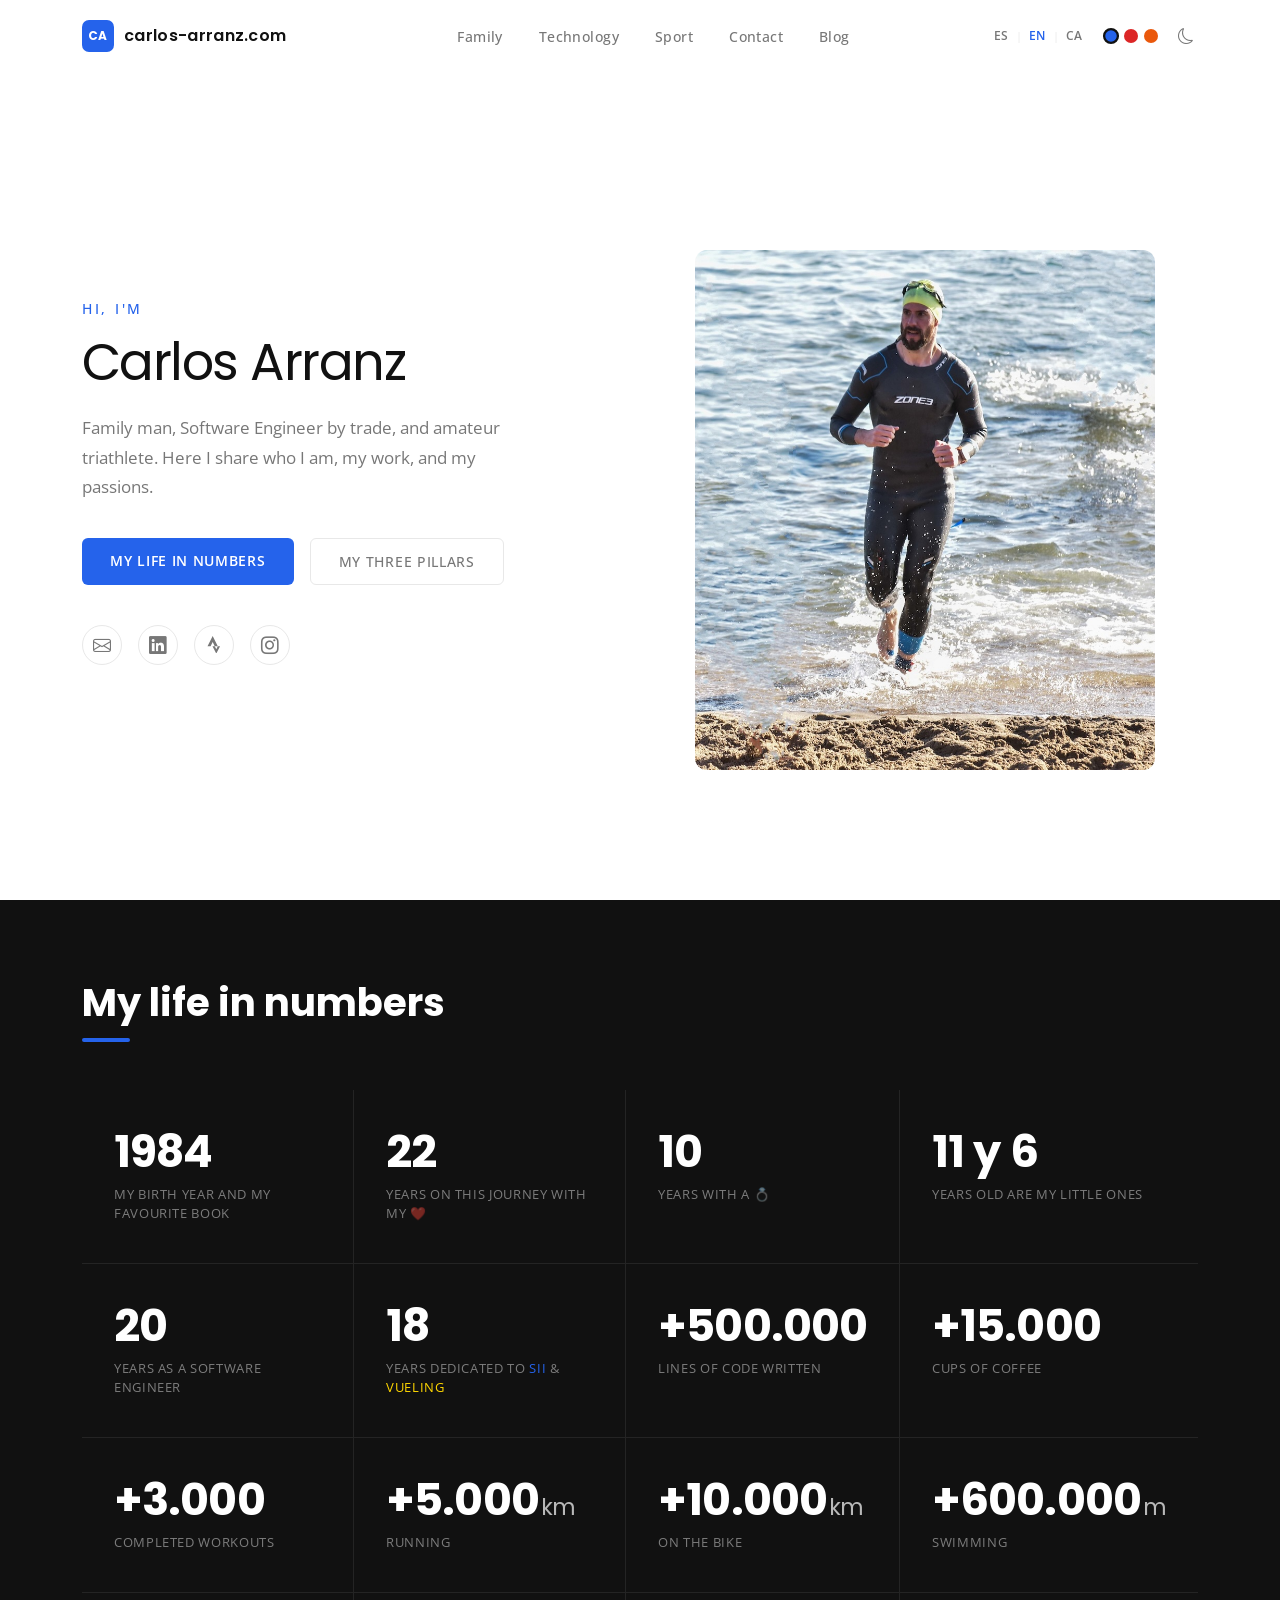
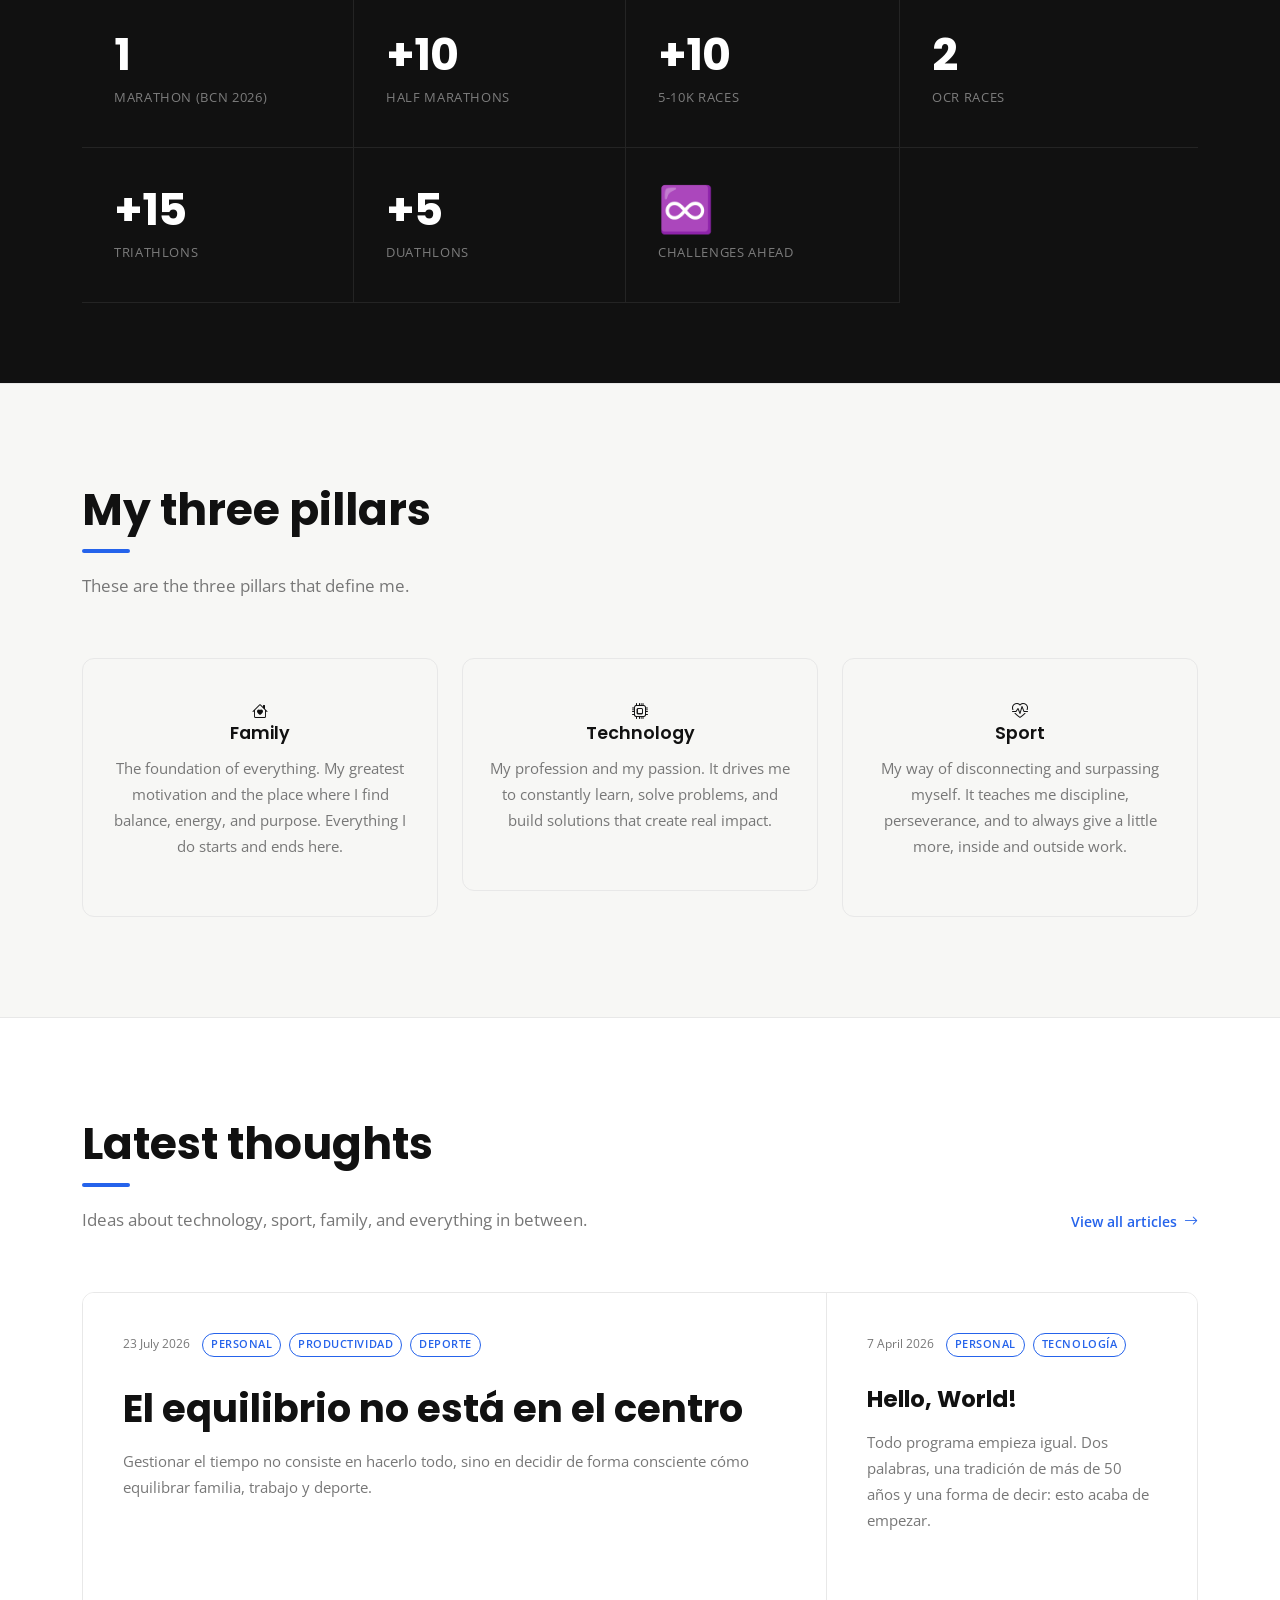
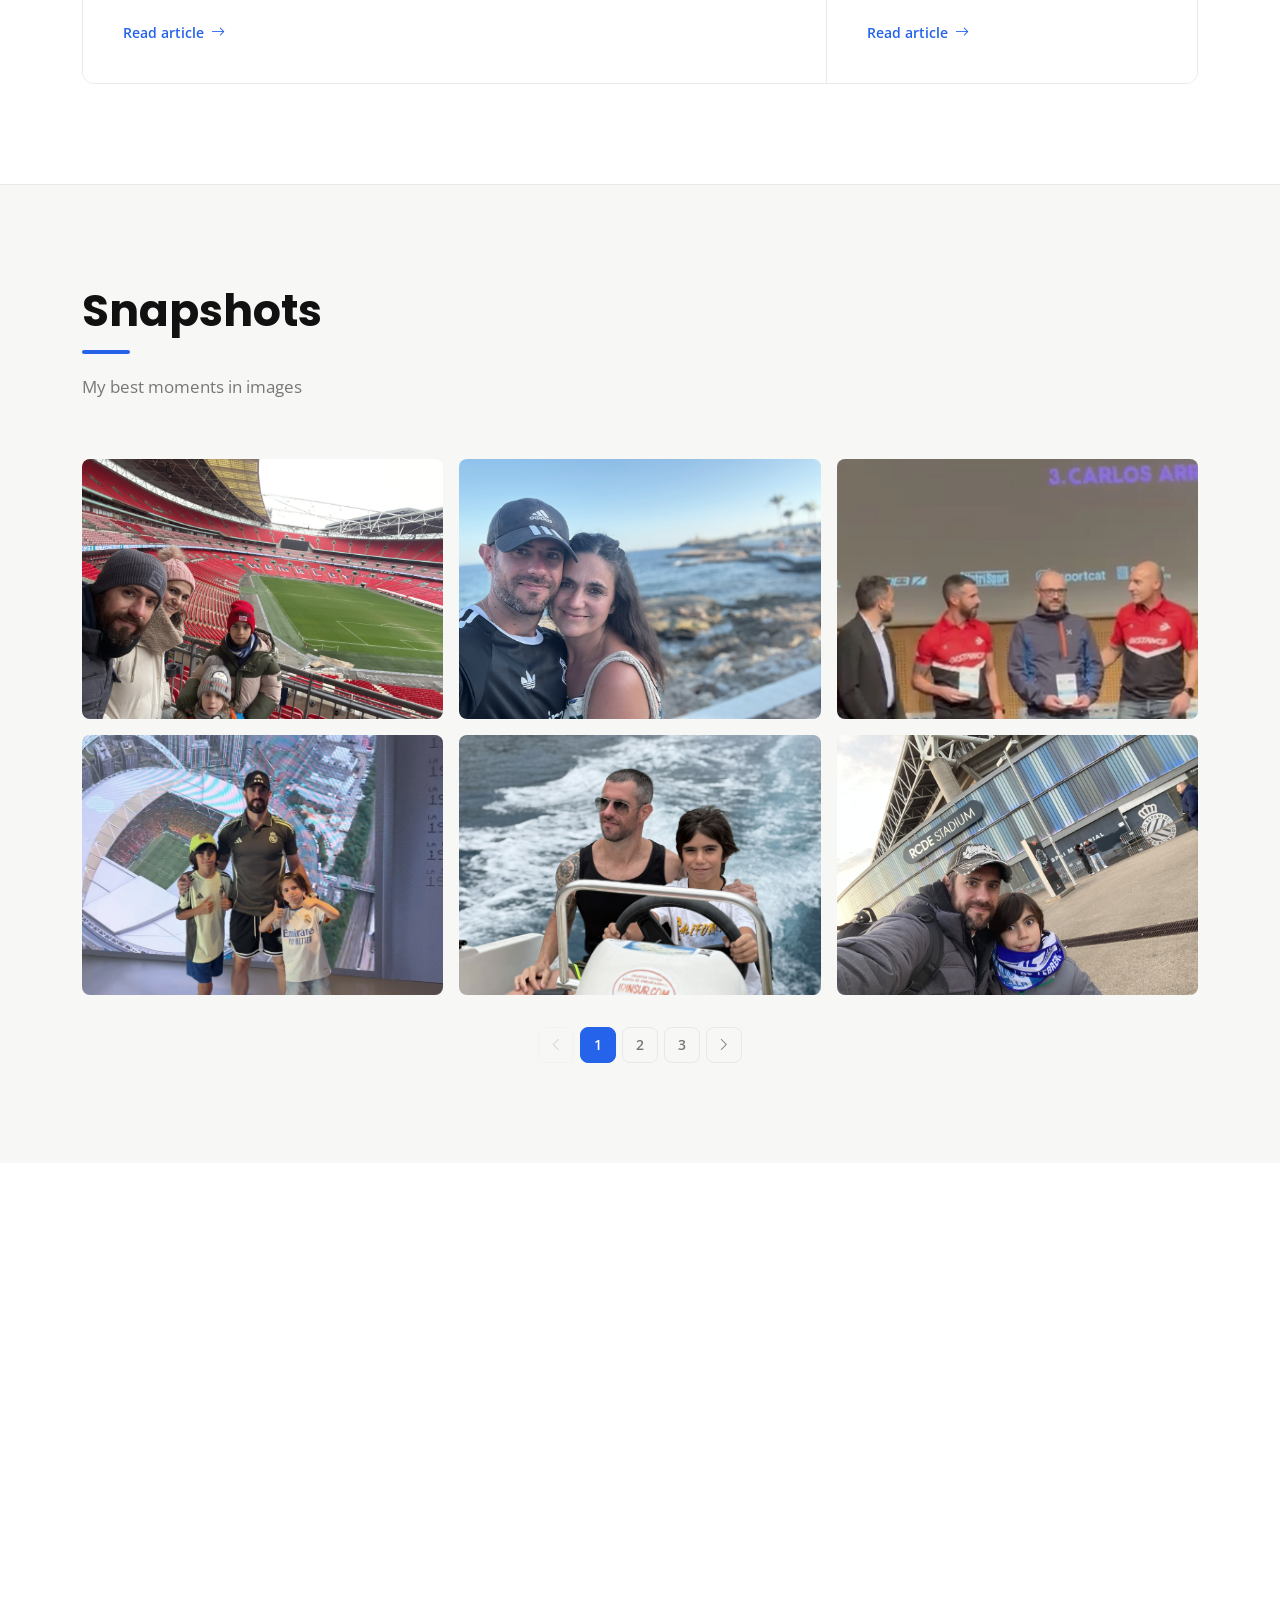
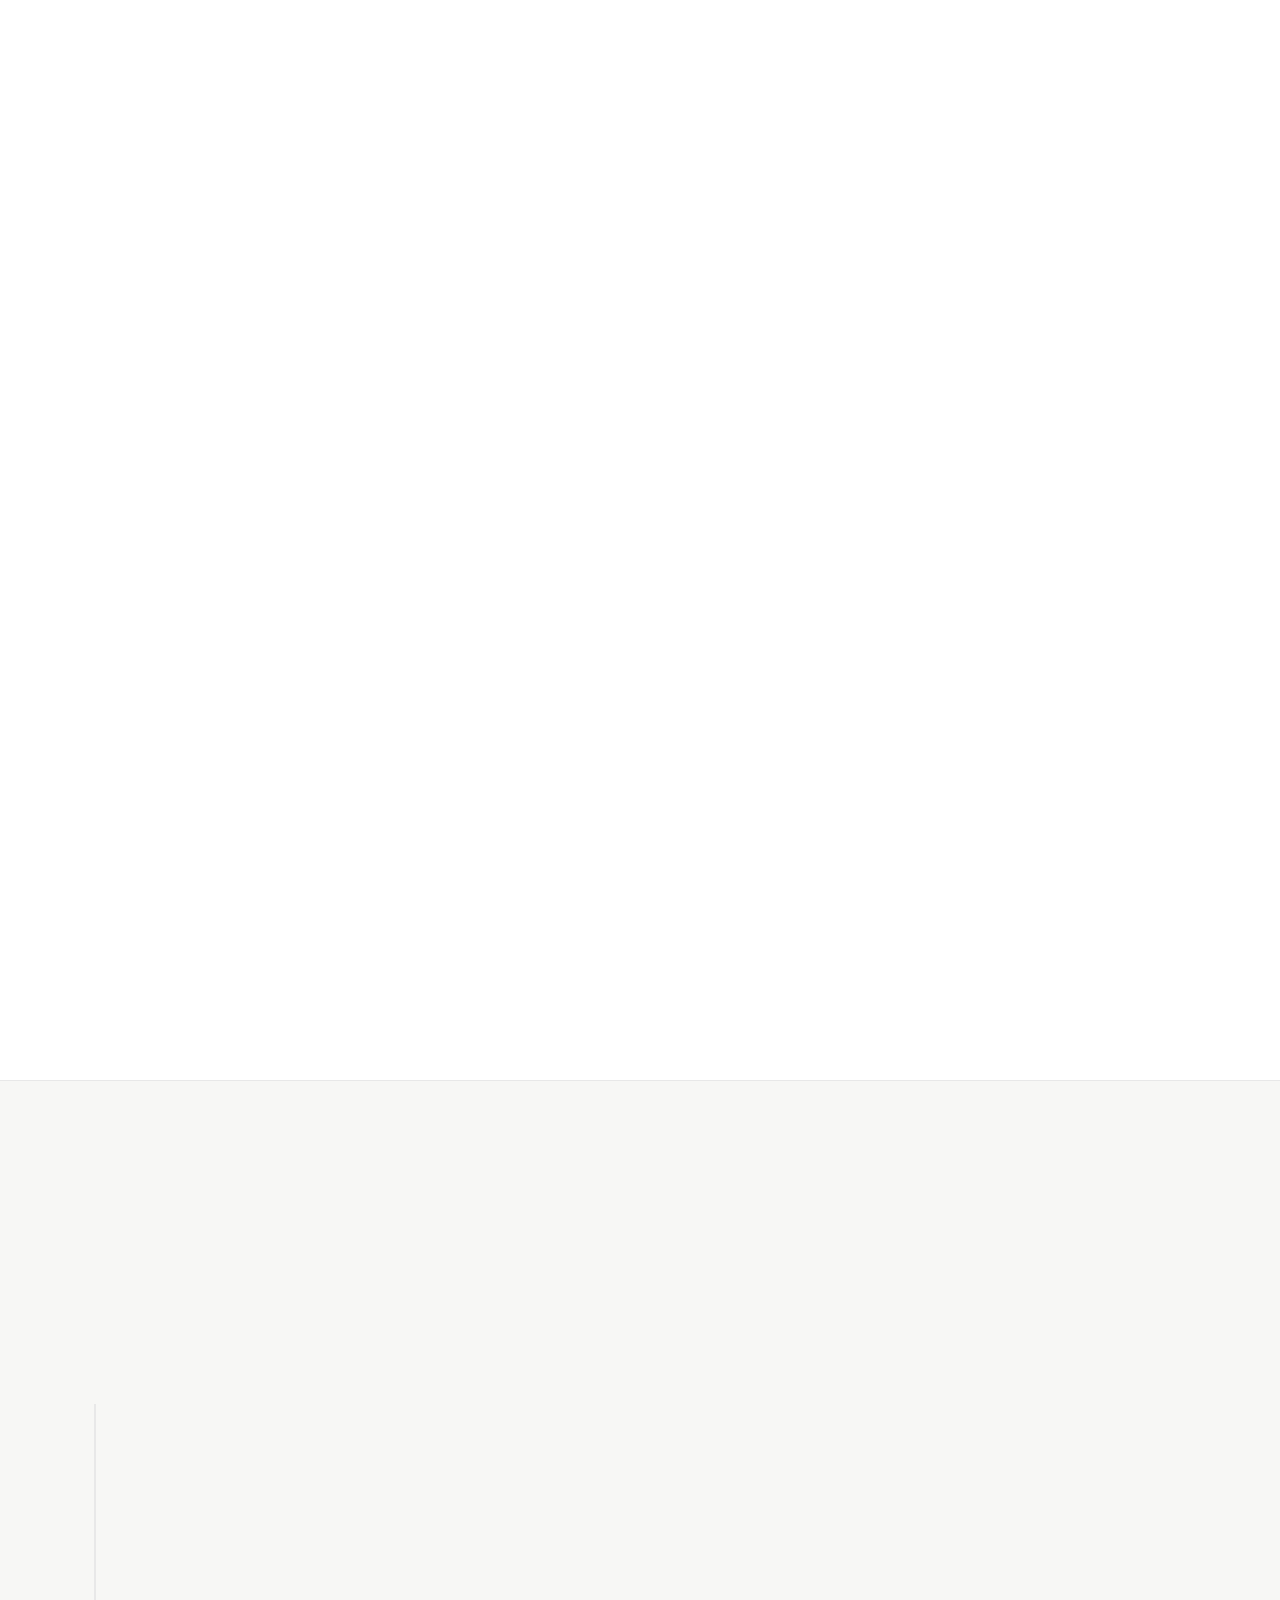
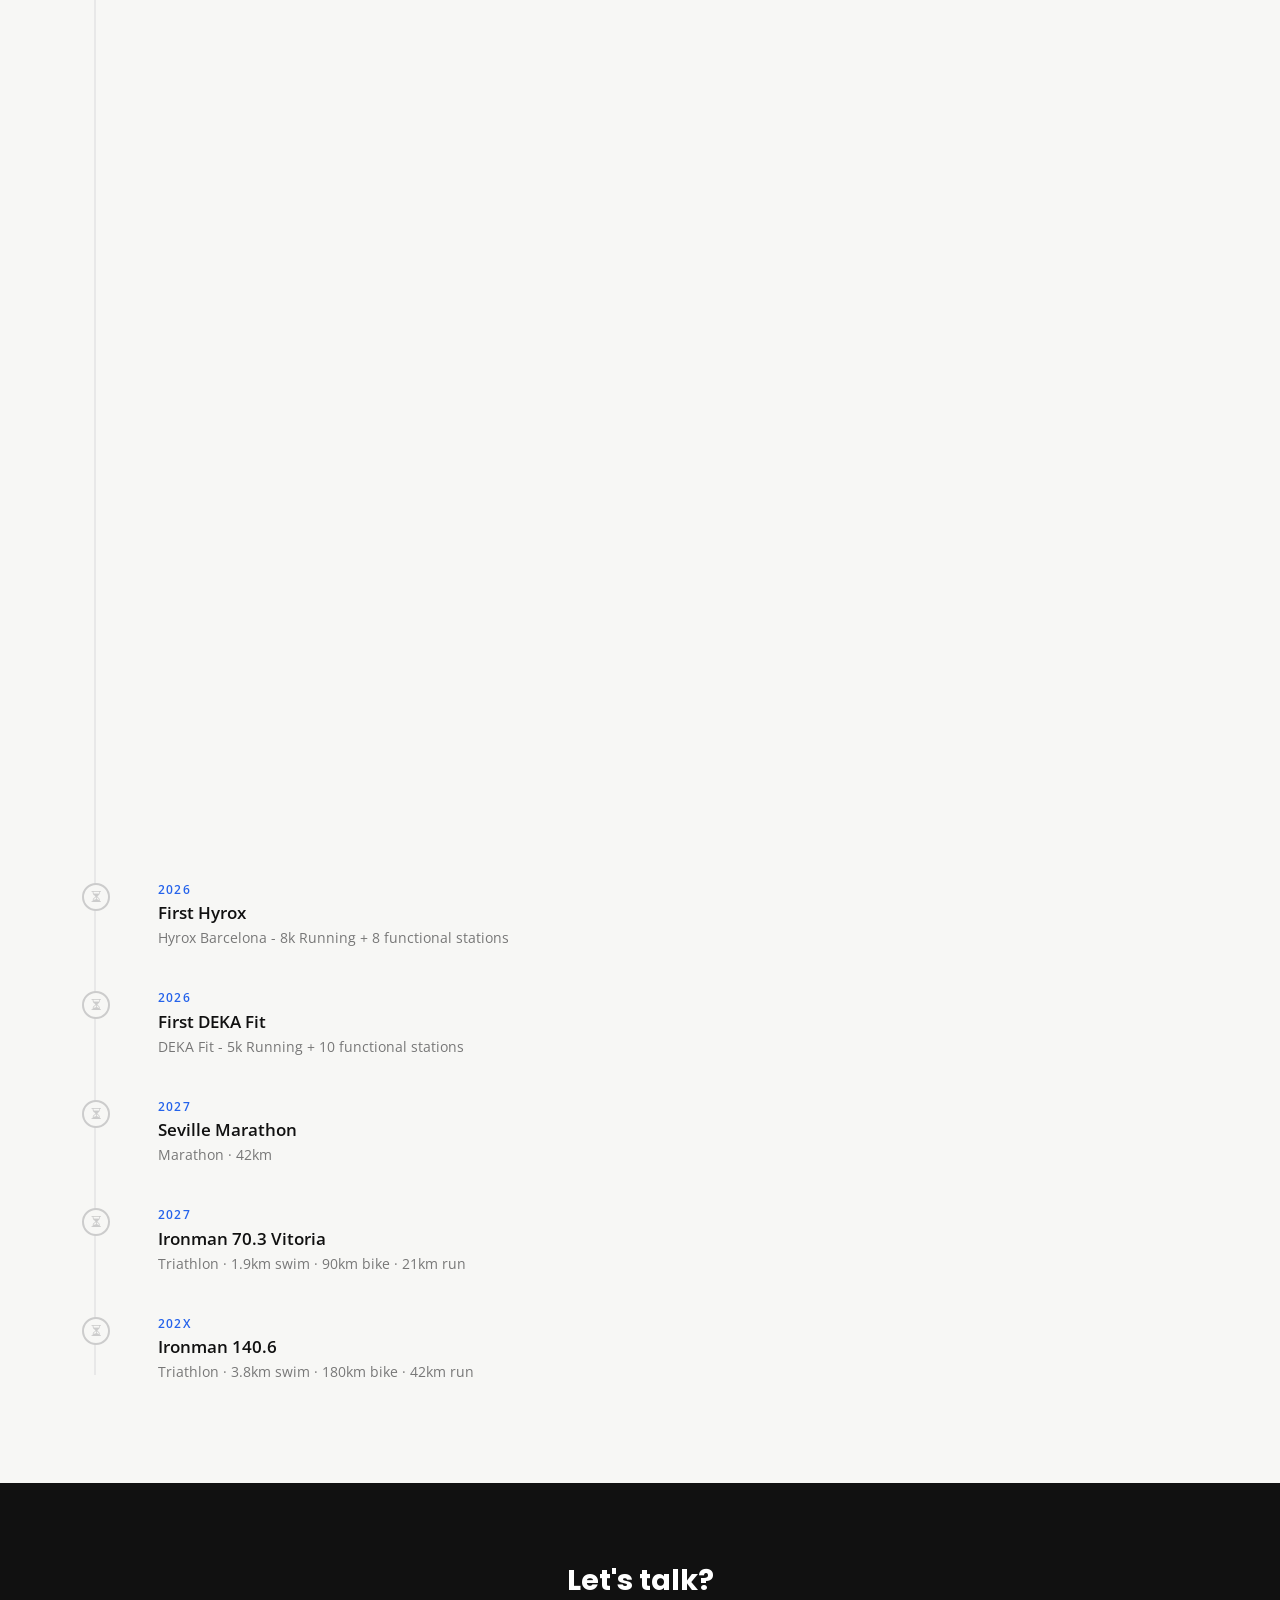
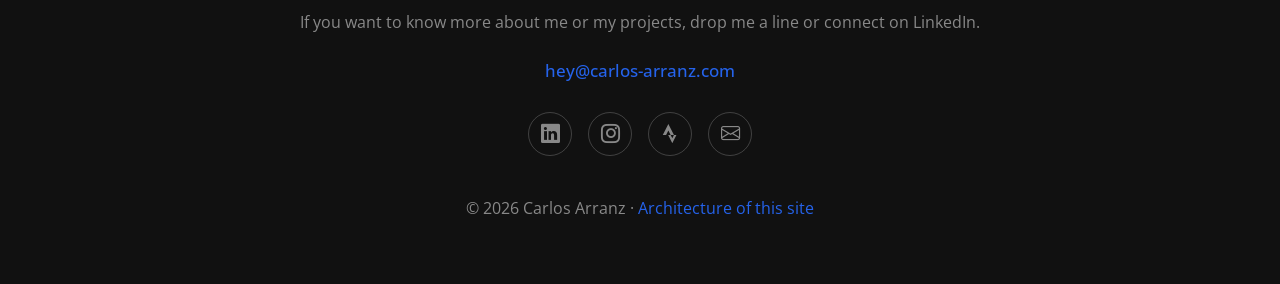
==== index.html @ 3cfcd06e "Destaca el blog en la portada" ====
<!DOCTYPE HTML>
<html lang="es">
<head>
    <title>Carlos Arranz | Ingeniero de Software, Padre y Triatleta</title>
    <meta http-equiv="X-UA-Compatible" content="IE=edge">
    <meta name="viewport" content="width=device-width, initial-scale=1">
    <meta charset="UTF-8">

    <!-- SEO -->
    <meta name="description" content="Soy Carlos Arranz, ingeniero de software con más de 20 años de experiencia, padre de familia y triatleta aficionado. Aquí comparto quién soy, mi trabajo y mis pasiones.">
    <meta name="author" content="Carlos Arranz">
    <link rel="canonical" href="https://carlos-arranz.com/">

    <!-- Open Graph (redes sociales) -->
    <meta property="og:type" content="website">
    <meta property="og:url" content="https://carlos-arranz.com/">
    <meta property="og:title" content="Carlos Arranz | Ingeniero de Software, Padre y Triatleta">
    <meta property="og:description" content="Soy Carlos Arranz, ingeniero de software con más de 20 años de experiencia, padre de familia y triatleta aficionado.">
    <meta property="og:image" content="https://carlos-arranz.com/images/carlos-arranz2.jpg">
    <meta property="og:locale" content="es_ES">

    <!-- Twitter Card -->
    <meta name="twitter:card" content="summary_large_image">
    <meta name="twitter:title" content="Carlos Arranz | Ingeniero de Software, Padre y Triatleta">
    <meta name="twitter:description" content="Soy Carlos Arranz, ingeniero de software con más de 20 años de experiencia, padre de familia y triatleta aficionado.">
    <meta name="twitter:image" content="https://carlos-arranz.com/images/carlos-arranz2.jpg">

    <!-- JSON-LD: Persona -->
    <script type="application/ld+json">
    {
        "@context": "https://schema.org",
        "@type": "Person",
        "name": "Carlos Arranz",
        "url": "https://carlos-arranz.com",
        "image": "https://carlos-arranz.com/images/carlos-arranz2.jpg",
        "email": "hey@carlos-arranz.com",
        "jobTitle": "Software Engineer",
        "description": "Ingeniero de software con más de 20 años de experiencia, padre de familia y triatleta aficionado.",
        "worksFor": [
            { "@type": "Organization", "name": "SII Group", "url": "https://siigroup-spain.com" },
            { "@type": "Organization", "name": "Vueling", "url": "https://vueling.com" }
        ],
        "sameAs": [
            "https://es.linkedin.com/in/carlosarranz23",
            "https://www.instagram.com/carlosarranz23/"
        ]
    }
    </script>

    <!-- Fonts -->
    <link href="https://fonts.googleapis.com/css2?family=Open+Sans:wght@400;500;600;700&family=Poppins:wght@600;700;800&family=Bricolage+Grotesque:wght@700;800&display=swap" rel="stylesheet">

    <!-- Bootstrap 5 -->
    <link href="https://cdn.jsdelivr.net/npm/bootstrap@5.3.3/dist/css/bootstrap.min.css" rel="stylesheet">

    <!-- Bootstrap Icons -->
    <link href="https://cdn.jsdelivr.net/npm/bootstrap-icons@1.11.3/font/bootstrap-icons.min.css" rel="stylesheet">

    <!-- Favicon -->
    <link rel="icon" href="favicon.ico?v=20260406" sizes="32x32">
    <link rel="icon" type="image/svg+xml" href="images/favicon.svg?v=20260406">
    <link rel="icon" type="image/png" href="images/favicon.png?v=20260406">
    <link rel="apple-touch-icon" sizes="180x180" href="images/apple-touch-icon.png?v=20260406">
    <link rel="manifest" href="manifest.json">

    <!-- Leaflet -->
    <link rel="stylesheet" href="https://unpkg.com/leaflet@1.9.4/dist/leaflet.css">

    <!-- Custom CSS -->
    <link href="css/styles.css?v=7" rel="stylesheet">
</head>
<body>

    <!-- HEADER -->
    <header class="site-header">
        <div class="container">
            <div class="header-inner">
                <a class="logo" href="#"><span class="logo-badge">CA</span> carlos-arranz.com</a>
                <nav class="site-nav">
                    <a href="#familia" data-i18n="nav-familia">Familia</a>
                    <a href="#tecnologia" data-i18n="nav-tecnologia">Tecnología</a>
                    <a href="#retos" data-i18n="nav-deporte">Deporte</a>
                    <a href="#contact" data-i18n="nav-contacto">Contacto</a>
                    <a href="blog.html">Blog</a>
                </nav>
                <div class="header-controls">
                    <div class="lang-switcher">
                        <button class="lang-btn active" data-lang="es">ES</button>
                        <span class="lang-sep">|</span>
                        <button class="lang-btn" data-lang="en">EN</button>
                        <span class="lang-sep">|</span>
                        <button class="lang-btn" data-lang="ca">CA</button>
                    </div>
                    <div class="color-switcher">
                        <button class="color-dot" data-color="blue"   title="Azul"   style="background:#2563EB"></button>
                        <button class="color-dot" data-color="red"    title="Rojo"   style="background:#DC2626"></button>
                        <button class="color-dot" data-color="orange" title="Naranja" style="background:#EA580C"></button>
                    </div>
                    <button class="theme-toggle" id="themeToggle" title="Cambiar tema">
                        <i class="bi bi-moon"></i>
                    </button>
                    <button class="nav-toggle d-md-none" id="navToggle">
                        <i class="bi bi-list"></i>
                    </button>
                </div>
            </div>
        </div>
    </header>

    <!-- HERO -->
    <section id="hero" class="hero-section">
        <div class="container">
            <div class="row align-items-center">
                <div class="col-md-6 hero-copy">
                    <p class="eyebrow" data-i18n="hero-eyebrow">Hola, soy</p>
                    <h1>Carlos Arranz</h1>
                    <p class="hero-text" data-i18n="hero-text">Padre de familia, ingeniero de Software de profesión y triatleta aficionado. Aquí comparto quién soy, mi trabajo y mis pasiones.</p>
                    <div class="hero-actions">
                        <a href="#numbers" class="btn-primary-custom" data-i18n="btn-numbers">Mi vida en números</a>
                        <a href="#pilares" class="btn-secondary-custom" data-i18n="btn-pillars">Mis tres pilares</a>
                    </div>
                    <ul class="hero-social">
                        <li><a href="mailto:hey@carlos-arranz.com"><i class="bi bi-envelope"></i></a></li>
                        <li><a href="https://es.linkedin.com/in/carlosarranz23" target="_blank"><i class="bi bi-linkedin"></i></a></li>
                        <li><a href="https://www.strava.com/athletes/34088790" target="_blank"><svg xmlns="http://www.w3.org/2000/svg" width="1em" height="1em" viewBox="0 0 24 24" fill="currentColor"><path d="M15.387 17.944l-2.089-4.116h-3.065L15.387 24l5.15-10.172h-3.066m-7.008-5.599l2.836 5.598h4.172L10.463 0l-7 13.828h4.169"/></svg></a></li>
                        <li><a href="https://www.instagram.com/carlosarranz23/" target="_blank"><i class="bi bi-instagram"></i></a></li>
                    </ul>
                </div>
                <div class="col-md-6 hero-image">
                    <img src="images/carlos-arranz2.jpg" alt="Carlos Arranz">
                </div>
            </div>
        </div>
    </section>

    <!-- EN NÚMEROS -->
    <section id="numbers" class="numbers-section">
        <div class="container">
            <div class="numbers-header">
                <h2 data-i18n="numbers-title">Mi vida en números</h2>
                <div class="section-line"></div>
            </div>
            <div class="numbers-grid">
                <div class="number-item"><span class="number-value">1984</span><span class="number-label" data-i18n="num-birth">Mi año de nacimiento y mi libro favorito</span></div>
                <div class="number-item"><span class="number-value" id="years-together"></span><span class="number-label" data-i18n="num-together">Años de viaje con mi ❤️</span></div>
                <div class="number-item"><span class="number-value" id="years-married"></span><span class="number-label" data-i18n="num-married">Años con un 💍</span></div>
                <div class="number-item"><span class="number-value"><span id="kid-ages"></span></span><span class="number-label" data-i18n="num-kids">Años tienen mis peques</span></div>
                <div class="number-item"><span class="number-value" id="years-engineer"></span><span class="number-label" data-i18n="num-engineer">Años como ingeniero de software</span></div>
                <div class="number-item"><span class="number-value" id="years-siivueling"></span><span class="number-label" data-i18n-html="num-siivueling">Años para <a href="https://siigroup-spain.com" target="_blank">SII</a> & <a href="https://vueling.com" target="_blank">Vueling</a></span></div>
                <div class="number-item"><span class="number-value">+500.000</span><span class="number-label" data-i18n="num-code">Líneas de código escritas</span></div>
                <div class="number-item"><span class="number-value">+15.000</span><span class="number-label" data-i18n="num-coffee">Tazas de café</span></div>
                <div class="number-item"><span class="number-value">+3.000</span><span class="number-label" data-i18n="num-workouts">Entrenos completados</span></div>
                <div class="number-item"><span class="number-value">+5.000<small>km</small></span><span class="number-label" data-i18n="num-running">Corriendo</span></div>
                <div class="number-item"><span class="number-value">+10.000<small>km</small></span><span class="number-label" data-i18n="num-cycling">En bici</span></div>
                <div class="number-item"><span class="number-value">+600.000<small>m</small></span><span class="number-label" data-i18n="num-swimming">Nadando</span></div>
                <div class="number-item"><span class="number-value">1</span><span class="number-label" data-i18n="num-marathon">Maratón</span></div>
                <div class="number-item"><span class="number-value">+10</span><span class="number-label" data-i18n="num-halfmarathon">Medias maratones</span></div>
                <div class="number-item"><span class="number-value">+10</span><span class="number-label" data-i18n="num-short-races">Carreras de 5 y 10 km</span></div>
                <div class="number-item"><span class="number-value">2</span><span class="number-label" data-i18n="num-ocrs">Carreras OCR</span></div>
                <div class="number-item"><span class="number-value">+15</span><span class="number-label" data-i18n="num-triathlons">Triatlones</span></div>
                <div class="number-item"><span class="number-value">+5</span><span class="number-label" data-i18n="num-duathlons">Duatlones</span></div>
                <div class="number-item"><span class="number-value">♾️</span><span class="number-label" data-i18n="num-experiences">Retos por cumplir</span></div>
            </div>
        </div>
    </section>

    <!-- STACK VITAL -->
    <section id="pilares" class="section pilares-section">
        <div class="container">
            <div class="section-header">
                <h2 data-i18n="pillars-title">Mis tres pilares</h2>
                <div class="section-line"></div>
                <p class="section-subtitle" data-i18n="pillars-subtitle">Los tres pilares que me definen.</p>
            </div>
            <div class="row g-4">
                <div class="col-md-4">
                    <a href="#familia" class="pilar-card pilar-card-link">
                        <i class="bi bi-house-heart hobby-icon"></i>
                        <h4 data-i18n="pillar-familia-title">Familia</h4>
                        <p data-i18n="pillar-familia-text">Lorem ipsum dolor sit amet, consectetur adipiscing elit. Sed do eiusmod tempor incididunt ut labore et dolore magna aliqua ut enim.</p>
                    </a>
                </div>
                <div class="col-md-4">
                    <a href="#tecnologia" class="pilar-card pilar-card-link">
                        <i class="bi bi-cpu hobby-icon"></i>
                        <h4 data-i18n="pillar-tech-title">Tecnología</h4>
                        <p data-i18n="pillar-tech-text">Lorem ipsum dolor sit amet, consectetur adipiscing elit. Sed do eiusmod tempor incididunt ut labore et dolore magna aliqua ut enim.</p>
                    </a>
                </div>
                <div class="col-md-4">
                    <a href="#retos" class="pilar-card pilar-card-link">
                        <i class="bi bi-heart-pulse hobby-icon"></i>
                        <h4 data-i18n="pillar-sport-title">Deporte</h4>
                        <p data-i18n="pillar-sport-text">Lorem ipsum dolor sit amet, consectetur adipiscing elit. Sed do eiusmod tempor incididunt ut labore et dolore magna aliqua ut enim.</p>
                    </a>
                </div>
            </div>
        </div>
    </section>

    <!-- ÚLTIMAS REFLEXIONES -->
    <section id="blog-destacado" class="section home-blog-section">
        <div class="container">
            <div class="section-header home-blog-header">
                <div>
                    <h2 data-i18n="home-blog-title">Últimas reflexiones</h2>
                    <div class="section-line"></div>
                    <p class="section-subtitle" data-i18n="home-blog-subtitle">Ideas sobre tecnología, deporte, familia y todo lo que ocurre entre medias.</p>
                </div>
                <a href="blog.html" class="home-blog-all">
                    <span data-i18n="home-blog-all">Ver todos los artículos</span>
                    <i class="bi bi-arrow-right"></i>
                </a>
            </div>
            <div id="homeBlogGrid" class="home-blog-grid"></div>
        </div>
    </section>

    <!-- MOMENTOS -->
    <section id="familia" class="section familia-section">
        <div class="container">
            <div class="section-header">
                <h2 data-i18n="familia-title">Instantes</h2>
                <div class="section-line"></div>
                <p class="section-subtitle" data-i18n="familia-subtitle">Los mejores momentos con mi familia y en mis viajes.</p>
            </div>
            <div class="row g-3 familia-grid" id="galleryGrid"></div>
            <div class="gallery-pagination" id="galleryPagination"></div>
        </div>
    </section>

    <!-- LUGARES -->
    <section id="lugares" class="section lugares-section">
        <div class="container">
            <div class="section-header">
                <h2 data-i18n="lugares-title">Lugares</h2>
                <div class="section-line"></div>
                <p class="section-subtitle" data-i18n="lugares-subtitle">Sitios que he visitado y que me han dejado huella.</p>
            </div>
            <div id="placesMap" class="places-map"></div>
        </div>
    </section>

    <!-- TRABAJO -->
    <section id="tecnologia" class="section tecnologia-section">
        <div class="container">
            <div class="section-header">
                <h2 data-i18n="tech-title">Mi lado técnico</h2>
                <div class="section-line"></div>
                <p class="section-subtitle" data-i18n="tech-subtitle">Proyectos y tecnologías con las que trabajo día a día.</p>
            </div>
            <div class="row g-4">
                <div class="col-md-6 col-lg-4">
                    <div class="tech-card" data-tech-id="1" role="button" tabindex="0">
                        <i class="bi bi-code-slash card-icon"></i>
                        <h3 data-i18n="tech-card1-title">Desarrollo .NET (2008-2013)</h3>
                        <p data-i18n="tech-card1-text">Análisis y desarrollo de procesos Batch, Backoffice y WebUI en tecnologías .NET, ASP.NET y SQL</p>
                        <span class="tech-card-hint"><i class="bi bi-arrow-up-right-square"></i></span>
                    </div>
                </div>
                <div class="col-md-6 col-lg-4">
                    <div class="tech-card" data-tech-id="2" role="button" tabindex="0">
                        <i class="bi bi-diagram-3 card-icon"></i>
                        <h3 data-i18n="tech-card2-title">Liderazgo técnico (2013-2018)</h3>
                        <p data-i18n="tech-card2-text">Lider técnico de varios equipos en el área de operaciones. Modelado y diseño de arquitectura de aplicaciones, seguimiento, soporte y formación.</p>
                        <span class="tech-card-hint"><i class="bi bi-arrow-up-right-square"></i></span>
                    </div>
                </div>
                <div class="col-md-6 col-lg-4">
                    <div class="tech-card" data-tech-id="3" role="button" tabindex="0">
                        <i class="bi bi-people card-icon"></i>
                        <h3 data-i18n="tech-card3-title">Liderazgo de equipos (2018-2026)</h3>
                        <p data-i18n="tech-card3-text">Definición estratégica, creación y desarrollo de equipos de alto rendimiento, impulsando prácticas de ingeniería y alineación con los objetivos de negocio.</p>
                        <span class="tech-card-hint"><i class="bi bi-arrow-up-right-square"></i></span>
                    </div>
                </div>
            </div>
        </div>
    </section>

    <!-- MIS RETOS — LÍNEA DE TIEMPO -->
    <section id="retos" class="section retos-section">
        <div class="container">
            <div class="section-header">
                <h2 data-i18n="retos-title">Mis retos</h2>
                <div class="section-line"></div>
                <p class="section-subtitle" data-i18n="retos-subtitle">Una vida de desafíos, dentro y fuera del deporte.</p>
                <p class="section-subtitle"><a href="https://www.strava.com/athletes/34088790" target="_blank" class="strava-link" data-i18n="retos-strava-link">Aquí tienes mi perfil de Strava</a></p>
            </div>
            <div class="timeline">

                <div class="timeline-item achieved">
                    <div class="timeline-dot"><i class="bi bi-check-lg"></i></div>
                    <div class="timeline-content">
                        <span class="timeline-year">2014</span>
                        <h4 data-i18n="reto-2014-title">Cursa RACC Circuit de Montmeló</h4>
                        <p data-i18n="reto-2014-desc">Running · 5km</p>
                    </div>
                </div>

                <div class="timeline-item achieved">
                    <div class="timeline-dot"><i class="bi bi-check-lg"></i></div>
                    <div class="timeline-content">
                        <span class="timeline-year">2015</span>
                        <h4 data-i18n="reto-2015-title">El Tast de La Mitja</h4>
                        <p data-i18n="reto-2015-desc">Running · 10km</p>
                    </div>
                </div>

                <div class="timeline-item achieved">
                    <div class="timeline-dot"><i class="bi bi-check-lg"></i></div>
                    <div class="timeline-content">
                        <span class="timeline-year">2016</span>
                        <h4 data-i18n="reto-2016-title">Spartan Race Barcelona</h4>
                        <p data-i18n="reto-2016-desc">OCR · 10km + obstáculos</p>
                    </div>
                </div>

                <div class="timeline-item achieved">
                    <div class="timeline-dot"><i class="bi bi-check-lg"></i></div>
                    <div class="timeline-content">
                        <span class="timeline-year">2022</span>
                        <h4 data-i18n="reto-2022-march-title">Mitja Marató de Barcelona</h4>
                        <p data-i18n="reto-2022-march-desc">Running · 21km</p>
                    </div>
                </div>

                <div class="timeline-item achieved">
                    <div class="timeline-dot"><i class="bi bi-check-lg"></i></div>
                    <div class="timeline-content">
                        <span class="timeline-year">2022</span>
                        <h4 data-i18n="reto-2022-tri-title">Barcelona Triathlon Sprint</h4>
                        <p data-i18n="reto-2022-tri-desc">Triatlón · 750m natación · 20km bici · 5km carrera</p>
                    </div>
                </div>

                <div class="timeline-item achieved">
                    <div class="timeline-dot"><i class="bi bi-check-lg"></i></div>
                    <div class="timeline-content">
                        <span class="timeline-year">2022</span>
                        <h4 data-i18n="reto-2022-half-title">100% Half Sitges Olímpico</h4>
                        <p data-i18n="reto-2022-half-desc">Triatlón · 1,5km natación · 40km bici · 10km carrera</p>
                    </div>
                </div>

                <div class="timeline-item achieved">
                    <div class="timeline-dot"><i class="bi bi-check-lg"></i></div>
                    <div class="timeline-content">
                        <span class="timeline-year">2025</span>
                        <h4 data-i18n="reto-2025-sky-title">Metropolitan Sky Run</h4>
                        <p data-i18n="reto-2025-sky-desc">Running vertical</p>
                    </div>
                </div>

                <div class="timeline-item achieved">
                    <div class="timeline-dot"><i class="bi bi-check-lg"></i></div>
                    <div class="timeline-content">
                        <span class="timeline-year">2025</span>
                        <h4 data-i18n="reto-2025-podium-title">3a posición GGEE 40-45 Liga 100%Half</h4>
                        <p data-i18n="reto-2025-podium-desc">Triatlón Sprint</p>
                    </div>
                </div>

                <div class="timeline-item achieved">
                    <div class="timeline-dot"><i class="bi bi-check-lg"></i></div>
                    <div class="timeline-content">
                        <span class="timeline-year">2026</span>
                        <h4 data-i18n="reto-2026-duathlon-title">Duatló de Granollers</h4>
                        <p data-i18n="reto-2026-duathlon-desc">Duatlón · 2,5km carrera · 20km bici · 2,5km carrera</p>
                    </div>
                </div>

                <div class="timeline-item achieved">
                    <div class="timeline-dot"><i class="bi bi-check-lg"></i></div>
                    <div class="timeline-content">
                        <span class="timeline-year">2026</span>
                        <h4 data-i18n="reto-2026-marathon-title">Marató de Barcelona</h4>
                        <p data-i18n="reto-2026-marathon-desc">Marató · 42km</p>
                    </div>
                </div>

                <div class="timeline-item pending">
                    <div class="timeline-dot"><i class="bi bi-hourglass-split"></i></div>
                    <div class="timeline-content">
                        <span class="timeline-year">2026</span>
                        <h4 data-i18n="reto-2026-hyrox-title">Primer Hyrox</h4>
                        <p data-i18n="reto-2026-hyrox-desc">Hyrox Barcelona - 8k Running + 8 Estaciones funcionales</p>
                    </div>
                </div>

                <div class="timeline-item pending">
                    <div class="timeline-dot"><i class="bi bi-hourglass-split"></i></div>
                    <div class="timeline-content">
                        <span class="timeline-year">2026</span>
                        <h4 data-i18n="reto-2026-deka-title">Primer DEKA Fit</h4>
                        <p data-i18n="reto-2026-deka-desc">DEKA Fit - 5k Running + 10 Estaciones funcionales</p>
                    </div>
                </div>

                <div class="timeline-item pending">
                    <div class="timeline-dot"><i class="bi bi-hourglass-split"></i></div>
                    <div class="timeline-content">
                        <span class="timeline-year">2027</span>
                        <h4 data-i18n="reto-2027-sevilla-title">Maratón de Sevilla</h4>
                        <p data-i18n="reto-2027-sevilla-desc">Marató · 42km</p>
                    </div>
                </div>

                <div class="timeline-item pending">
                    <div class="timeline-dot"><i class="bi bi-hourglass-split"></i></div>
                    <div class="timeline-content">
                        <span class="timeline-year">2027</span>
                        <h4 data-i18n="reto-2027-70-title">Ironman 70.3 Vitoria</h4>
                        <p data-i18n="reto-2027-70-desc">Triatlón · 1.9km natación · 90km bici · 21km carrera</p>
                    </div>
                </div>

                <div class="timeline-item pending">
                    <div class="timeline-dot"><i class="bi bi-hourglass-split"></i></div>
                    <div class="timeline-content">
                        <span class="timeline-year">202x</span>
                        <h4 data-i18n="reto-202x-full-title">Ironman 140.6</h4>
                        <p data-i18n="reto-202x-full-desc">Triatlón · 3.8km natación · 180km bici · 42km carrera</p>
                    </div>
                </div>

            </div>
        </div>
    </section>

    <!-- FOOTER / CONTACTO -->
    <footer id="contact" class="site-footer">
        <div class="container text-center">
            <h3 data-i18n="footer-title">¿Hablamos?</h3>
            <p data-i18n="footer-text">Si quieres conocer más sobre mi o mis proyectos, escríbeme o conéctate en mis redes.</p>
            <a href="mailto:hey@carlos-arranz.com" class="footer-email">hey@carlos-arranz.com</a>
            <div class="footer-social">
                <a href="https://es.linkedin.com/in/carlosarranz23" target="_blank"><i class="bi bi-linkedin"></i></a>
                <a href="https://www.instagram.com/carlosarranz23/" target="_blank"><i class="bi bi-instagram"></i></a>
                <a href="https://www.strava.com/athletes/34088790" target="_blank"><svg xmlns="http://www.w3.org/2000/svg" width="1em" height="1em" viewBox="0 0 24 24" fill="currentColor"><path d="M15.387 17.944l-2.089-4.116h-3.065L15.387 24l5.15-10.172h-3.066m-7.008-5.599l2.836 5.598h4.172L10.463 0l-7 13.828h4.169"/></svg></a>
                <a href="mailto:hey@carlos-arranz.com"><i class="bi bi-envelope"></i></a>
            </div>
            <p class="footer-note">© 2026 Carlos Arranz · <a href="#" class="arch-link" data-bs-toggle="modal" data-bs-target="#archModal" data-i18n="footer-arch">Arquitectura de esta web</a></p>

    <!-- MODAL ARQUITECTURA -->
    <div class="modal fade" id="archModal" tabindex="-1" aria-hidden="true">
        <div class="modal-dialog modal-xl modal-dialog-centered">
            <div class="modal-content">
                <div class="modal-header">
                    <h5 class="modal-title" data-i18n="arch-modal-title">Arquitectura de esta web</h5>
                    <button type="button" class="btn-close" data-bs-dismiss="modal"></button>
                </div>
                <div class="modal-body">
                    <svg viewBox="0 0 900 520" xmlns="http://www.w3.org/2000/svg" style="width:100%;font-family:Open Sans,sans-serif">
                        <rect width="900" height="520" fill="#f7f7f5" rx="12"/>
                        <rect x="370" y="20" width="160" height="60" rx="8" fill="#2563EB"/>
                        <text x="450" y="45" text-anchor="middle" fill="#fff" font-size="13" font-weight="600">👤 Usuario</text>
                        <text x="450" y="65" text-anchor="middle" fill="#dbeafe" font-size="11">carlos-arranz.com</text>
                        <line x1="450" y1="80" x2="450" y2="120" stroke="#2563EB" stroke-width="2" marker-end="url(#arrow)"/>
                        <rect x="330" y="120" width="240" height="65" rx="8" fill="#fff" stroke="#e8e8e8" stroke-width="1.5"/>
                        <text x="450" y="145" text-anchor="middle" fill="#111" font-size="13" font-weight="600">🌐 Dinahosting</text>
                        <text x="450" y="163" text-anchor="middle" fill="#777" font-size="11">Registro dominio + DNS</text>
                        <line x1="450" y1="185" x2="450" y2="225" stroke="#888" stroke-width="2" marker-end="url(#arrow)"/>
                        <rect x="310" y="225" width="280" height="65" rx="8" fill="#111" stroke="#333" stroke-width="1.5"/>
                        <text x="450" y="250" text-anchor="middle" fill="#fff" font-size="13" font-weight="600">⚙️ GitHub Pages</text>
                        <text x="450" y="265" text-anchor="middle" fill="#aaa" font-size="11">super-choco.github.io</text>
                        <text x="450" y="282" text-anchor="middle" fill="#aaa" font-size="10">Deploy automático en cada push</text>
                        <line x1="450" y1="290" x2="450" y2="330" stroke="#888" stroke-width="2" marker-end="url(#arrow)"/>
                        <rect x="340" y="330" width="220" height="55" rx="8" fill="#2563EB"/>
                        <text x="450" y="355" text-anchor="middle" fill="#fff" font-size="13" font-weight="600">🖥️ Web</text>
                        <text x="450" y="373" text-anchor="middle" fill="#dbeafe" font-size="11">HTML · Bootstrap 5 · jQuery</text>
                        <rect x="20" y="180" width="220" height="180" rx="8" fill="#fff" stroke="#e8e8e8" stroke-width="1.5"/>
                        <text x="130" y="205" text-anchor="middle" fill="#111" font-size="12" font-weight="700">🛠️ Desarrollo</text>
                        <text x="130" y="230" text-anchor="middle" fill="#555" font-size="11">VS Code + Claude Code</text>
                        <text x="130" y="252" text-anchor="middle" fill="#777" font-size="10">(Anthropic)</text>
                        <text x="130" y="278" text-anchor="middle" fill="#555" font-size="11">Git → push a main</text>
                        <text x="130" y="298" text-anchor="middle" fill="#777" font-size="10">→ deploy automático</text>
                        <text x="130" y="325" text-anchor="middle" fill="#2563EB" font-size="10">claude-sonnet-4-6</text>
                        <line x1="240" y1="258" x2="310" y2="258" stroke="#888" stroke-width="2" marker-end="url(#arrow)"/>
                        <rect x="660" y="180" width="220" height="180" rx="8" fill="#fff" stroke="#e8e8e8" stroke-width="1.5"/>
                        <text x="770" y="205" text-anchor="middle" fill="#111" font-size="12" font-weight="700">📓 Documentación</text>
                        <text x="770" y="230" text-anchor="middle" fill="#555" font-size="11">Obsidian</text>
                        <text x="770" y="250" text-anchor="middle" fill="#555" font-size="11">Vault: CEREBRO</text>
                        <text x="770" y="345" text-anchor="middle" fill="#777" font-size="10">Actualizado en tiempo real</text>
                        <line x1="660" y1="258" x2="590" y2="258" stroke="#888" stroke-width="2" marker-end="url(#arrow)"/>
                        <text x="450" y="430" text-anchor="middle" fill="#aaa" font-size="10">Hecha con ❤️ usando VS Code + Claude Code · Documentada en Obsidian · Alojada en GitHub Pages</text>
                        <defs>
                            <marker id="arrow" markerWidth="8" markerHeight="8" refX="6" refY="3" orient="auto">
                                <path d="M0,0 L0,6 L8,3 z" fill="#888"/>
                            </marker>
                        </defs>
                    </svg>
                </div>
            </div>
        </div>
    </div>
        </div>
    </footer>

    <!-- MODAL TECH CARD -->
    <div class="modal fade" id="techModal" tabindex="-1" aria-hidden="true">
        <div class="modal-dialog modal-dialog-centered modal-lg">
            <div class="modal-content tech-modal-content">
                <div class="modal-header tech-modal-header border-0">
                    <div class="d-flex align-items-center gap-3">
                        <i class="bi tech-modal-icon" id="techModalIcon"></i>
                        <div>
                            <h5 class="modal-title mb-0" id="techModalTitle"></h5>
                            <span class="tech-modal-period" id="techModalPeriod"></span>
                        </div>
                    </div>
                    <button type="button" class="btn-close" data-bs-dismiss="modal"></button>
                </div>
                <div class="modal-body tech-modal-body" id="techModalBody"></div>
            </div>
        </div>
    </div>

    <!-- LIGHTBOX -->
    <div class="modal fade lightbox-modal" id="lightboxModal" tabindex="-1" aria-hidden="true">
        <div class="modal-dialog modal-dialog-centered lightbox-dialog">
            <div class="modal-content lightbox-content">
                <button class="lightbox-close" data-bs-dismiss="modal"><i class="bi bi-x-lg"></i></button>
                <button class="lightbox-nav lightbox-prev" id="lbPrev"><i class="bi bi-chevron-left"></i></button>
                <button class="lightbox-nav lightbox-next" id="lbNext"><i class="bi bi-chevron-right"></i></button>
                <img id="lightboxImg" src="" alt="">
                <div class="lightbox-caption" id="lightboxCaption"></div>
            </div>
        </div>
    </div>

    <!-- Scripts -->
    <script src="https://cdn.jsdelivr.net/npm/bootstrap@5.3.3/dist/js/bootstrap.bundle.min.js"></script>
    <script src="https://code.jquery.com/jquery-3.7.1.min.js"></script>
    <script src="https://unpkg.com/leaflet@1.9.4/dist/leaflet.js"></script>
    <script src="js/places-data.js?v=2"></script>
    <script src="js/gallery-data.js?v=1"></script>
    <script src="js/posts-data.js?v=2"></script>
    <script src="js/i18n.js?v=5"></script>
    <script src="js/main.js?v=6"></script>
    <script src="js/home-blog.js?v=1"></script>
</body>
</html>
---- css/styles.css ----
/* ============================================
   VARIABLES
============================================ */
:root {
    --bg: #ffffff;
    --bg-alt: #f7f7f5;
    --text: #111111;
    --text-muted: #777;
    --accent: #2563EB; /* fallback; sobreescrito por JS */
    --border: #e8e8e8;
    --bg-inverse: #111111;
    --font-body: 'Open Sans', sans-serif;
    --font-head: 'Poppins', sans-serif;
}

[data-theme="dark"] {
    --bg: #0f0f0f;
    --bg-alt: #1a1a1a;
    --text: #e8e8e8;
    --text-muted: #999;
    --accent: #4B8BFF; /* fallback; sobreescrito por JS */
    --border: #2a2a2a;
    --bg-inverse: #080808;
}

/* ============================================
   BASE
============================================ */
*, *::before, *::after { box-sizing: border-box; margin: 0; padding: 0; }

html { scroll-behavior: smooth; font-size: 16px; }

body {
    background: var(--bg);
    color: var(--text);
    font-family: var(--font-body);
    -webkit-font-smoothing: antialiased;
}

a { color: inherit; text-decoration: none; transition: color 0.2s; }

img { max-width: 100%; display: block; }

/* ============================================
   HEADER
============================================ */
.site-header {
    position: fixed;
    top: 0; left: 0; right: 0;
    z-index: 100;
    padding: 20px 0;
    transition: background 0.3s, padding 0.3s, border-color 0.3s;
    border-bottom: 1px solid transparent;
}

.site-header.scrolled {
    background: var(--bg);
    opacity: 0.98;
    backdrop-filter: blur(12px);
    padding: 14px 0;
    border-color: var(--border);
}

.header-inner {
    display: flex;
    align-items: center;
    justify-content: space-between;
}

.header-controls {
    display: flex;
    align-items: center;
    gap: 16px;
}

.lang-switcher {
    display: flex;
    align-items: center;
    gap: 2px;
}

.lang-btn {
    background: none;
    border: none;
    color: var(--text-muted);
    cursor: pointer;
    padding: 2px 5px;
    font-size: 0.72rem;
    font-weight: 600;
    font-family: var(--font-body);
    letter-spacing: 0.05em;
    transition: color 0.2s;
    line-height: 1;
}

.lang-btn:hover { color: var(--accent); }
.lang-btn.active { color: var(--accent); }

.lang-sep {
    color: var(--border);
    font-size: 0.7rem;
    line-height: 1;
    pointer-events: none;
}

.theme-toggle {
    background: none;
    border: none;
    color: var(--text-muted);
    cursor: pointer;
    font-size: 1rem;
    padding: 4px;
    transition: color 0.2s;
    display: flex;
    align-items: center;
}
.theme-toggle:hover { color: var(--accent); }

.color-switcher {
    display: flex;
    align-items: center;
    gap: 6px;
}
.color-dot {
    width: 14px;
    height: 14px;
    border-radius: 50%;
    border: 2px solid transparent;
    cursor: pointer;
    padding: 0;
    transition: transform 0.15s, border-color 0.15s;
}
.color-dot:hover { transform: scale(1.2); }
.color-dot.active { border-color: var(--text); transform: scale(1.15); }

.logo {
    font-family: var(--font-head);
    font-size: 1rem;
    font-weight: 600;
    color: var(--text);
    letter-spacing: 0.02em;
    display: flex;
    align-items: center;
    gap: 10px;
}

.logo-badge {
    display: inline-flex;
    align-items: center;
    justify-content: center;
    width: 32px;
    height: 32px;
    background: var(--accent);
    color: #fff;
    font-family: var(--font-head);
    font-size: 0.75rem;
    font-weight: 700;
    border-radius: 7px;
    letter-spacing: 0.05em;
    flex-shrink: 0;
}

.site-nav a {
    margin-left: 32px;
    font-size: 0.875rem;
    font-weight: 500;
    color: var(--text-muted);
    letter-spacing: 0.03em;
}

.site-nav a:hover { color: var(--text); }
.site-nav a.nav-active { color: var(--accent); font-weight: 600; }

.nav-toggle {
    background: none;
    border: none;
    color: var(--text);
    font-size: 1.5rem;
    cursor: pointer;
}

/* ============================================
   SECCIONES — base
============================================ */
.section { padding: 100px 0; }

.section-header { margin-bottom: 60px; }

.section-header h2 {
    font-family: var(--font-head);
    font-size: clamp(2rem, 4vw, 2.75rem);
    font-weight: 700;
    margin-bottom: 12px;
}

.section-line {
    width: 48px;
    height: 4px;
    background: var(--accent);
    border-radius: 2px;
    margin-bottom: 20px;
}

.section-subtitle {
    color: var(--text-muted);
    font-size: 1.05rem;
    max-width: 560px;
}

/* ============================================
   HERO
============================================ */
.hero-section {
    min-height: 100vh;
    display: flex;
    align-items: center;
    padding-top: 80px;
}



.eyebrow {
    font-size: 0.85rem;
    font-weight: 500;
    letter-spacing: 0.2em;
    text-transform: uppercase;
    color: var(--accent);
    margin-bottom: 16px;
}

.hero-copy h1 {
    font-family: 'Poppins', sans-serif;
    font-size: clamp(2.2rem, 4vw, 3.5rem);
    font-weight: 400;
    line-height: 1.05;
    letter-spacing: -0.03em;
    margin-bottom: 24px;
}

.hero-text {
    color: var(--text-muted);
    font-size: 1.05rem;
    line-height: 1.75;
    max-width: 460px;
    margin-bottom: 36px;
}

.hero-actions { display: flex; gap: 16px; flex-wrap: wrap; margin-bottom: 40px; }

.btn-primary-custom {
    background: var(--accent);
    color: #fff;
    padding: 12px 28px;
    border-radius: 6px;
    font-size: 0.875rem;
    font-weight: 600;
    letter-spacing: 0.05em;
    text-transform: uppercase;
    transition: opacity 0.2s;
}
.btn-primary-custom:hover { opacity: 0.85; color: #fff; }

.btn-secondary-custom {
    border: 1px solid var(--border);
    color: var(--text-muted);
    padding: 12px 28px;
    border-radius: 6px;
    font-size: 0.875rem;
    font-weight: 500;
    letter-spacing: 0.05em;
    text-transform: uppercase;
    transition: all 0.2s;
}
.btn-secondary-custom:hover { border-color: var(--accent); color: var(--accent); }

.hero-social {
    list-style: none;
    display: flex;
    gap: 16px;
    padding: 0;
}
.hero-social a {
    display: flex;
    align-items: center;
    justify-content: center;
    width: 40px; height: 40px;
    border: 1px solid var(--border);
    border-radius: 50%;
    font-size: 1.1rem;
    color: var(--text-muted);
    transition: all 0.2s;
}
.hero-social a:hover { border-color: var(--accent); color: var(--accent); }

.hero-image {
    display: flex;
    justify-content: center;
    padding-top: 40px;
}
.hero-image img {
    width: 100%;
    max-width: 460px;
    height: 520px;
    object-fit: cover;
    object-position: center top;
    border-radius: 12px;
}

/* ============================================
   EN NÚMEROS
============================================ */
.numbers-section {
    background: var(--bg-inverse);
    padding: 80px 0;
}

.numbers-header {
    margin-bottom: 48px;
}
.numbers-header h2 {
    font-family: var(--font-head);
    font-size: clamp(1.8rem, 3vw, 2.5rem);
    font-weight: 700;
    color: #fff;
    margin-bottom: 12px;
}
.numbers-header .section-line {
    background: var(--accent);
}

.numbers-grid {
    display: grid;
    grid-template-columns: repeat(4, 1fr);
    gap: 0;
}

.number-item {
    padding: 40px 32px;
    border-right: 1px solid rgba(255,255,255,0.08);
    border-bottom: 1px solid rgba(255,255,255,0.08);
    display: flex;
    flex-direction: column;
    gap: 10px;
}

.number-item:nth-child(4n) { border-right: none; }

.number-value {
    font-family: var(--font-head);
    font-size: clamp(2rem, 3.5vw, 3rem);
    font-weight: 700;
    color: #fff;
    line-height: 1;
    letter-spacing: -0.02em;
}

.number-value small {
    font-size: 0.5em;
    font-weight: 400;
    opacity: 0.7;
    margin-left: 2px;
}

.number-label {
    font-size: 0.8rem;
    color: rgba(255,255,255,0.45);
    line-height: 1.5;
    text-transform: uppercase;
    letter-spacing: 0.05em;
}
.number-label a {
    color: var(--accent);
    text-decoration: none;
    border-bottom: 1px solid transparent;
    transition: border-color 0.2s;
}
.number-label a:hover { border-color: currentColor; }
.number-label a[href*="vueling"] { color: #FFD700; }
.number-label a[href*="vueling"]:hover { border-color: #FFD700; }

@media (max-width: 992px) {
    .numbers-grid { grid-template-columns: repeat(3, 1fr); }
    .number-item:nth-child(4n) { border-right: 1px solid rgba(255,255,255,0.08); }
    .number-item:nth-child(3n) { border-right: none; }
}

@media (max-width: 600px) {
    .numbers-grid { grid-template-columns: repeat(2, 1fr); }
    .number-item:nth-child(3n) { border-right: 1px solid rgba(255,255,255,0.08); }
    .number-item:nth-child(2n) { border-right: none; }
    .number-item { padding: 28px 20px; }
}

/* ============================================
   SOBRE MÍ
============================================ */
.about-section { background: var(--bg-alt); border-top: 1px solid var(--border); }

.about-text {
    font-size: 1.05rem;
    color: var(--text-muted);
    line-height: 1.8;
}

.info-list {
    list-style: none;
    padding: 0;
    display: flex;
    flex-direction: column;
    gap: 14px;
}
.info-list li {
    display: flex;
    gap: 16px;
    font-size: 0.95rem;
    border-bottom: 1px solid var(--border);
    padding-bottom: 14px;
}
.info-label {
    color: var(--text-muted);
    min-width: 110px;
    font-weight: 500;
}
.info-value a:hover { color: var(--accent); }

/* ============================================
   TECNOLOGÍA
============================================ */
.tech-card {
    background: var(--bg-alt);
    border: 1px solid var(--border);
    border-radius: 12px;
    padding: 32px 28px;
    height: 100%;
    transition: border-color 0.2s, transform 0.2s, box-shadow 0.2s;
    cursor: pointer;
    position: relative;
}
.tech-card:hover {
    border-color: var(--accent);
    transform: translateY(-4px);
    box-shadow: 0 8px 24px rgba(0,0,0,0.08);
}
.tech-card:focus-visible {
    outline: 2px solid var(--accent);
    outline-offset: 2px;
}
.tech-card-hint {
    position: absolute;
    top: 16px;
    right: 16px;
    color: var(--text-muted);
    font-size: 0.85rem;
    opacity: 0;
    transition: opacity 0.2s;
}
.tech-card:hover .tech-card-hint { opacity: 1; }
.tech-icon {
    font-size: 1.8rem;
    color: var(--accent);
    margin-bottom: 20px;
    display: block;
}
.tech-card h3 {
    font-family: var(--font-head);
    font-size: 1.1rem;
    font-weight: 600;
    margin-bottom: 12px;
}
.tech-card p { color: var(--text-muted); font-size: 0.95rem; line-height: 1.7; }

/* Tech Modal */
.tech-modal-content {
    background: var(--bg);
    border: 1px solid var(--border);
    border-radius: 16px;
}
.tech-modal-header {
    padding: 28px 28px 20px;
}
.tech-modal-icon {
    font-size: 2rem;
    color: var(--accent);
    flex-shrink: 0;
}
.tech-modal-period {
    font-size: 0.8rem;
    color: var(--text-muted);
    font-weight: 500;
    letter-spacing: 0.05em;
    text-transform: uppercase;
}
.tech-modal-body {
    padding: 0 28px 28px;
}
.tech-modal-intro {
    color: var(--text-muted);
    font-size: 0.95rem;
    line-height: 1.75;
    margin-bottom: 20px;
}
.tech-modal-list {
    list-style: none;
    padding: 0;
    margin: 0 0 24px;
    display: flex;
    flex-direction: column;
    gap: 10px;
}
.tech-modal-list li {
    display: flex;
    align-items: flex-start;
    gap: 10px;
    font-size: 0.9rem;
    line-height: 1.6;
    color: var(--text);
}
.tech-modal-list li::before {
    content: '';
    width: 6px;
    height: 6px;
    background: var(--accent);
    border-radius: 50%;
    margin-top: 7px;
    flex-shrink: 0;
}
.tech-modal-tags {
    display: flex;
    flex-wrap: wrap;
    gap: 8px;
}
.tech-modal-tag {
    background: var(--bg-alt);
    border: 1px solid var(--border);
    border-radius: 20px;
    padding: 4px 12px;
    font-size: 0.78rem;
    font-weight: 500;
    color: var(--text-muted);
}

/* ============================================
   PILARES
============================================ */
.pilares-section { background: var(--bg-alt); border-top: 1px solid var(--border); }

.pilar-card {
    text-align: center;
    padding: 40px 24px;
    background: var(--bg-alt);
    border: 1px solid var(--border);
    border-radius: 12px;
    transition: border-color 0.2s;
}
.pilar-card:hover { border-color: var(--accent); }

.pilar-icon {
    font-size: 2.2rem;
    color: var(--accent);
    display: block;
    margin-bottom: 20px;
}
a.pilar-card-link {
    display: block;
    color: inherit;
    cursor: pointer;
}
a.pilar-card-link:hover {
    border-color: var(--accent);
    color: inherit;
}

.pilar-card h4 {
    font-family: var(--font-head);
    font-size: 1.1rem;
    font-weight: 600;
    margin-bottom: 12px;
}
.pilar-card p { color: var(--text-muted); font-size: 0.95rem; line-height: 1.7; }

/* ============================================
   LUGARES
============================================ */
.lugares-section {
    background: var(--bg);
}

.places-map {
    width: 100%;
    height: 480px;
    border-radius: 12px;
    border: 1px solid var(--border);
    overflow: hidden;
    z-index: 1;
}

.place-marker {
    width: 12px;
    height: 12px;
    background: var(--accent);
    border: 2px solid #fff;
    border-radius: 50%;
    box-shadow: 0 2px 6px rgba(0,0,0,0.3);
}

[data-theme="dark"] .place-marker {
    border-color: #333;
}

@media (max-width: 768px) {
    .places-map { height: 360px; }
}

/* ============================================
   FAMILIA / MOMENTOS
============================================ */
.familia-section {
    background: var(--bg-alt);
    border-top: 1px solid var(--border);
}

.familia-item {
    overflow: hidden;
    border-radius: 8px;
    cursor: pointer;
}
.familia-item img {
    width: 100%;
    height: 260px;
    object-fit: cover;
    border-radius: 8px;
    transition: transform 0.4s ease, filter 0.4s ease;
    filter: grayscale(20%);
}
.familia-item:hover img {
    transform: scale(1.04);
    filter: grayscale(0%);
}

/* Paginación galería */
.gallery-pagination {
    display: flex;
    justify-content: center;
    align-items: center;
    gap: 6px;
    margin-top: 32px;
}

.gallery-page-btn {
    background: none;
    border: 1.5px solid var(--border);
    color: var(--text-muted);
    width: 36px;
    height: 36px;
    border-radius: 8px;
    font-size: 0.85rem;
    font-weight: 600;
    cursor: pointer;
    display: flex;
    align-items: center;
    justify-content: center;
    transition: all 0.2s;
    font-family: var(--font-body);
}

.gallery-page-btn:hover:not(:disabled) {
    border-color: var(--accent);
    color: var(--accent);
}

.gallery-page-btn.active {
    background: var(--accent);
    border-color: var(--accent);
    color: #fff;
}

.gallery-page-btn:disabled {
    opacity: 0.3;
    cursor: default;
}

/* ============================================
   LIGHTBOX
============================================ */
.lightbox-modal .modal-backdrop,
.lightbox-modal { }

.lightbox-dialog {
    max-width: 90vw;
    width: auto;
    margin: 0 auto;
}

.lightbox-content {
    background: #0a0a0a;
    border: none;
    border-radius: 12px;
    overflow: hidden;
    position: relative;
    align-items: center;
}

.lightbox-content #lightboxImg {
    display: block;
    max-width: 100%;
    max-height: 80vh;
    width: auto;
    height: auto;
    margin: 0 auto;
}

.lightbox-caption {
    color: #ccc;
    font-size: 0.875rem;
    text-align: center;
    padding: 14px 48px;
    line-height: 1.5;
    min-height: 48px;
}

.lightbox-close {
    position: absolute;
    top: 12px;
    right: 12px;
    z-index: 10;
    background: rgba(0,0,0,0.5);
    border: none;
    color: #fff;
    width: 36px;
    height: 36px;
    border-radius: 50%;
    display: flex;
    align-items: center;
    justify-content: center;
    cursor: pointer;
    transition: background 0.2s;
    font-size: 1rem;
}
.lightbox-close:hover { background: rgba(255,255,255,0.15); }

.lightbox-nav {
    position: absolute;
    top: 50%;
    transform: translateY(-50%);
    z-index: 10;
    background: rgba(0,0,0,0.4);
    border: none;
    color: #fff;
    width: 44px;
    height: 44px;
    border-radius: 50%;
    display: flex;
    align-items: center;
    justify-content: center;
    cursor: pointer;
    transition: background 0.2s;
    font-size: 1.1rem;
}
.lightbox-nav:hover { background: rgba(255,255,255,0.15); }
.lightbox-prev { left: 12px; }
.lightbox-next { right: 12px; }

/* ============================================
   MIS RETOS — OPCIÓN A (BUCKET LIST)
============================================ */
.retos-section { background: var(--bg-alt); border-top: 1px solid var(--border); }
.strava-link { color: #FC4C02; text-decoration: underline; text-underline-offset: 3px; }
.strava-link:hover { color: #e04000; }

.section-tag {
    font-size: 0.7rem;
    font-weight: 600;
    background: var(--accent);
    color: #fff;
    padding: 3px 10px;
    border-radius: 20px;
    vertical-align: middle;
    margin-left: 10px;
    letter-spacing: 0.05em;
    text-transform: uppercase;
}

.retos-list {
    display: flex;
    flex-direction: column;
    gap: 0;
    border: 1px solid var(--border);
    border-radius: 12px;
    overflow: hidden;
}

.reto-item {
    display: flex;
    align-items: center;
    gap: 20px;
    padding: 20px 28px;
    border-bottom: 1px solid var(--border);
    transition: background 0.2s;
}
.reto-item:last-child { border-bottom: none; }
.reto-item:hover { background: var(--bg-alt); }

.reto-status { font-size: 1.3rem; flex-shrink: 0; }
.reto-item.achieved .reto-status { color: #22c55e; }
.reto-item.pending .reto-status { color: #ccc; }

.reto-info {
    display: flex;
    flex-direction: column;
    gap: 3px;
    flex: 1;
}
.reto-name { font-weight: 600; font-size: 1rem; }
.reto-meta { font-size: 0.82rem; color: var(--text-muted); }

.reto-badge {
    font-size: 0.75rem;
    font-weight: 600;
    letter-spacing: 0.05em;
    text-transform: uppercase;
    padding: 4px 12px;
    border-radius: 20px;
    flex-shrink: 0;
}
.reto-badge.achieved { background: rgba(34,197,94,0.1); color: #22c55e; }
.reto-badge.pending { background: rgba(0,0,0,0.05); color: var(--text-muted); }

/* ============================================
   MIS RETOS — OPCIÓN B (LÍNEA DE TIEMPO)
============================================ */
.retos-timeline-section { background: var(--bg-alt); border-top: 1px solid var(--border); }

.timeline {
    position: relative;
    padding-left: 40px;
}
.timeline::before {
    content: '';
    position: absolute;
    left: 12px;
    top: 8px;
    bottom: 8px;
    width: 2px;
    background: var(--border);
}

.timeline-item {
    position: relative;
    padding: 0 0 40px 36px;
}
.timeline-item:last-child { padding-bottom: 0; }

.timeline-dot {
    position: absolute;
    left: -40px;
    top: 2px;
    width: 28px;
    height: 28px;
    border-radius: 50%;
    display: flex;
    align-items: center;
    justify-content: center;
    font-size: 0.8rem;
    font-weight: 700;
    border: 2px solid var(--border);
    background: var(--bg-alt);
    z-index: 1;
}
.timeline-item.achieved .timeline-dot {
    background: #22c55e;
    border-color: #22c55e;
    color: #fff;
}
.timeline-item.pending .timeline-dot {
    background: var(--bg-alt);
    border-color: #ccc;
    color: #ccc;
}

.timeline-year {
    font-size: 0.78rem;
    font-weight: 600;
    letter-spacing: 0.1em;
    color: var(--accent);
    text-transform: uppercase;
    display: block;
    margin-bottom: 4px;
}
.timeline-content h4 {
    font-size: 1.05rem;
    font-weight: 600;
    margin-bottom: 4px;
}
.timeline-content p {
    font-size: 0.9rem;
    color: var(--text-muted);
    margin: 0;
}

@media (max-width: 600px) {
    .reto-item { padding: 16px 20px; }
    .reto-badge { display: none; }
}

/* ============================================
   FOOTER
============================================ */
.site-footer {
    background: var(--bg-inverse);
    border-top: none;
    padding: 80px 0 40px;
}
.site-footer h3 {
    font-family: var(--font-head);
    font-size: 1.8rem;
    font-weight: 700;
    margin-bottom: 12px;
    color: #fff;
}
.site-footer > .container > p {
    color: rgba(255,255,255,0.5);
    font-size: 1rem;
    margin-bottom: 24px;
}
.footer-email {
    display: inline-block;
    color: var(--accent);
    font-size: 1.05rem;
    font-weight: 500;
    margin-bottom: 28px;
    border-bottom: 1px solid transparent;
    transition: border-color 0.2s;
}
.footer-email:hover { border-color: var(--accent); color: var(--accent); }

.footer-social {
    display: flex;
    justify-content: center;
    gap: 16px;
    margin-bottom: 40px;
}
.footer-social a {
    display: flex;
    align-items: center;
    justify-content: center;
    width: 44px; height: 44px;
    border: 1px solid rgba(255,255,255,0.2);
    border-radius: 50%;
    font-size: 1.2rem;
    color: rgba(255,255,255,0.5);
    transition: all 0.2s;
}
.footer-social a:hover { border-color: var(--accent); color: var(--accent); }

.footer-note { color: rgba(255,255,255,0.3); font-size: 0.85rem; }
.arch-link { color: rgba(255,255,255,0.5); border-bottom: 1px solid transparent; transition: all 0.2s; }
.arch-link:hover { color: #fff; border-color: #fff; }
.arch-link { color: var(--accent); border-bottom: 1px solid transparent; transition: border-color 0.2s; }
.arch-link:hover { color: var(--accent); border-color: var(--accent); }
.modal-content { border-radius: 12px; background: var(--bg); color: var(--text); }
.modal-header { border-bottom: 1px solid var(--border); }
.modal-title { font-family: var(--font-head); font-weight: 600; }

/* ============================================
   RESPONSIVE
============================================ */
@media (max-width: 768px) {
    .site-nav {
        display: none;
        flex-direction: column;
        position: absolute;
        top: 100%;
        left: 0;
        right: 0;
        background: var(--bg);
        border-top: 1px solid var(--border);
        box-shadow: 0 8px 24px rgba(0,0,0,0.12);
        padding: 16px 24px;
        gap: 0;
    }
    .site-nav.open {
        display: flex;
    }
    .site-nav a {
        padding: 12px 0;
        border-bottom: 1px solid var(--border);
        font-size: 1rem;
    }
    .site-nav a:last-child { border-bottom: none; }
    .hero-image { padding-top: 48px; padding-bottom: 60px; }
    .hero-image img { height: auto; max-width: 100%; border-radius: 12px; }
    .section { padding: 72px 0; }
    .hero-actions { flex-direction: column; }
    .btn-primary-custom, .btn-secondary-custom { text-align: center; width: 100%; }
}

/* ============================================
   BLOG EN PORTADA
============================================ */
.home-blog-section { border-top: 1px solid var(--border); }

.home-blog-header {
    display: flex;
    align-items: flex-end;
    justify-content: space-between;
    gap: 32px;
}

.home-blog-header .section-subtitle { margin-bottom: 0; }

.home-blog-all,
.home-blog-card-link {
    display: inline-flex;
    align-items: center;
    gap: 7px;
    color: var(--accent);
    font-size: 0.88rem;
    font-weight: 600;
    white-space: nowrap;
    transition: gap 0.2s;
}

.home-blog-all:hover,
.home-blog-card-link:hover {
    color: var(--accent);
    gap: 11px;
}

.home-blog-grid {
    display: grid;
    grid-template-columns: minmax(0, 2fr) minmax(280px, 1fr);
    border: 1px solid var(--border);
    border-radius: 12px;
    overflow: hidden;
}

.home-blog-card {
    display: flex;
    flex-direction: column;
    min-height: 330px;
    padding: 40px;
    background: var(--bg);
}

.home-blog-card + .home-blog-card { border-left: 1px solid var(--border); }
.home-blog-card-featured { min-height: 390px; }

.home-blog-card-meta {
    display: flex;
    align-items: center;
    flex-wrap: wrap;
    gap: 8px;
    margin-bottom: 28px;
}

.home-blog-card-date {
    color: var(--text-muted);
    font-size: 0.78rem;
    margin-right: 4px;
}

.home-blog-card-tag {
    padding: 3px 8px;
    border: 1px solid var(--accent);
    border-radius: 20px;
    color: var(--accent);
    font-size: 0.66rem;
    font-weight: 600;
    letter-spacing: 0.05em;
    text-transform: uppercase;
}

.home-blog-card-title {
    max-width: 680px;
    margin-bottom: 16px;
    font-family: var(--font-head);
    font-size: 1.45rem;
    font-weight: 700;
    line-height: 1.25;
}

.home-blog-card-featured .home-blog-card-title {
    font-size: clamp(1.8rem, 3vw, 2.4rem);
}

.home-blog-card-title a { color: var(--text); }
.home-blog-card-title a:hover { color: var(--accent); }

.home-blog-card-excerpt {
    max-width: 650px;
    margin-bottom: 28px;
    color: var(--text-muted);
    font-size: 0.96rem;
    line-height: 1.7;
}

.home-blog-card-link { margin-top: auto; }

@media (max-width: 768px) {
    .home-blog-header { align-items: flex-start; flex-direction: column; }
    .home-blog-grid { grid-template-columns: 1fr; }
    .home-blog-card,
    .home-blog-card-featured { min-height: 0; padding: 28px; }
    .home-blog-card + .home-blog-card {
        border-top: 1px solid var(--border);
        border-left: none;
    }
    .home-blog-card-featured .home-blog-card-title { font-size: 1.65rem; }
    .home-blog-card-meta { margin-bottom: 20px; }
}

/* ============================================
   BLOG
============================================ */
.blog-main {
    padding-top: 120px;
    padding-bottom: 80px;
    min-height: 70vh;
}
.blog-header {
    margin-bottom: 48px;
    padding-bottom: 24px;
    border-bottom: 1px solid var(--border);
}
.blog-title {
    font-family: var(--font-head);
    font-size: clamp(2rem, 5vw, 3rem);
    font-weight: 800;
    line-height: 1.1;
    margin-bottom: 8px;
}
.blog-subtitle { color: var(--text-muted); font-size: 1.05rem; margin: 0; }

.blog-list { display: flex; flex-direction: column; gap: 0; }
.blog-card { padding: 32px 0; border-bottom: 1px solid var(--border); }
.blog-card:last-child { border-bottom: none; }

.blog-card-meta { display: flex; align-items: center; gap: 12px; margin-bottom: 10px; flex-wrap: wrap; }
.blog-card-date { font-size: 0.82rem; color: var(--text-muted); font-weight: 500; letter-spacing: 0.02em; }
.blog-card-tags { display: flex; gap: 6px; flex-wrap: wrap; }

.blog-tag {
    font-size: 0.7rem; font-weight: 600; text-transform: uppercase; letter-spacing: 0.05em;
    color: var(--accent); background: transparent; border: 1px solid var(--accent);
    padding: 2px 8px; border-radius: 20px;
}

.blog-ai-badge {
    font-size: 0.7rem; font-weight: 600; letter-spacing: 0.05em;
    color: var(--text-muted); background: var(--bg-alt); border: 1px solid var(--border);
    padding: 2px 8px; border-radius: 20px;
}

.blog-card-title { font-family: var(--font-head); font-size: 1.4rem; font-weight: 700; line-height: 1.25; margin-bottom: 10px; }
.blog-card-title a { color: var(--text); transition: color 0.2s; }
.blog-card-title a:hover { color: var(--accent); }

.blog-card-excerpt { color: var(--text-muted); font-size: 0.95rem; line-height: 1.65; margin-bottom: 16px; max-width: 680px; }

.blog-read-more {
    font-size: 0.88rem; font-weight: 600; color: var(--accent);
    display: inline-flex; align-items: center; gap: 6px; transition: gap 0.2s;
}
.blog-read-more:hover { gap: 10px; color: var(--accent); }
.blog-read-more i { font-size: 0.8rem; }

.blog-loading, .blog-error, .blog-empty { text-align: center; padding: 80px 0; color: var(--text-muted); }
.blog-loading i { margin-right: 8px; }

.blog-post-nav { margin-bottom: 32px; }
.blog-back {
    display: inline-flex; align-items: center; gap: 6px;
    font-size: 0.88rem; font-weight: 600; color: var(--text-muted); transition: color 0.2s, gap 0.2s;
}
.blog-back:hover { color: var(--accent); gap: 10px; }
.blog-back i { font-size: 0.8rem; }

.blog-post-header { margin-bottom: 40px; padding-bottom: 28px; border-bottom: 1px solid var(--border); }
.blog-post-date { display: block; font-size: 0.82rem; color: var(--text-muted); font-weight: 500; margin-bottom: 10px; }
.blog-post-tags { display: flex; gap: 6px; flex-wrap: wrap; margin-bottom: 14px; }
.blog-post-title { font-family: var(--font-head); font-size: clamp(1.8rem, 4vw, 2.6rem); font-weight: 800; line-height: 1.15; margin: 0; }

.blog-post-body { max-width: 700px; font-size: 1.05rem; line-height: 1.75; color: var(--text); }
.blog-post-body h1 { display: none; }
.blog-post-body h2 { font-family: var(--font-head); font-size: 1.4rem; font-weight: 700; margin: 40px 0 16px; padding-bottom: 8px; border-bottom: 1px solid var(--border); }
.blog-post-body h3 { font-family: var(--font-head); font-size: 1.15rem; font-weight: 700; margin: 28px 0 12px; }
.blog-post-body p { margin-bottom: 20px; }
.blog-post-body ul, .blog-post-body ol { margin: 0 0 20px 24px; }
.blog-post-body li { margin-bottom: 6px; }
.blog-post-body strong { font-weight: 700; color: var(--text); }
.blog-post-body a { color: var(--accent); text-decoration: underline; text-underline-offset: 3px; }
.blog-post-body a:hover { opacity: 0.8; }
.blog-post-body blockquote { border-left: 3px solid var(--accent); padding-left: 20px; margin: 24px 0; color: var(--text-muted); font-style: italic; }
.blog-post-body code { background: var(--bg-alt); border: 1px solid var(--border); border-radius: 4px; padding: 2px 6px; font-size: 0.88em; font-family: 'Courier New', monospace; }
.blog-post-body pre { background: var(--bg-alt); border: 1px solid var(--border); border-radius: 8px; padding: 20px; overflow-x: auto; margin-bottom: 20px; }
.blog-post-body pre code { background: none; border: none; padding: 0; font-size: 0.9rem; }
.blog-post-body img { max-width: 100%; border-radius: 8px; margin: 24px 0; }
.blog-post-body hr { border: none; border-top: 1px solid var(--border); margin: 40px 0; }

@media (max-width: 768px) {
    .blog-main { padding-top: 90px; padding-bottom: 48px; }
    .blog-card { padding: 24px 0; }
    .blog-card-title { font-size: 1.2rem; }
    .blog-post-body { font-size: 1rem; }
}

/* ============================================
   ANIMACIONES DE ENTRADA (scroll)
============================================ */
.reveal {
    opacity: 0;
    transform: translateY(28px);
    transition: opacity 0.55s ease, transform 0.55s ease;
}
.reveal.visible {
    opacity: 1;
    transform: translateY(0);
}
.reveal-delay-1 { transition-delay: 0.1s; }
.reveal-delay-2 { transition-delay: 0.2s; }
.reveal-delay-3 { transition-delay: 0.3s; }

@media (prefers-reduced-motion: reduce) {
    .reveal { opacity: 1; transform: none; transition: none; }
}
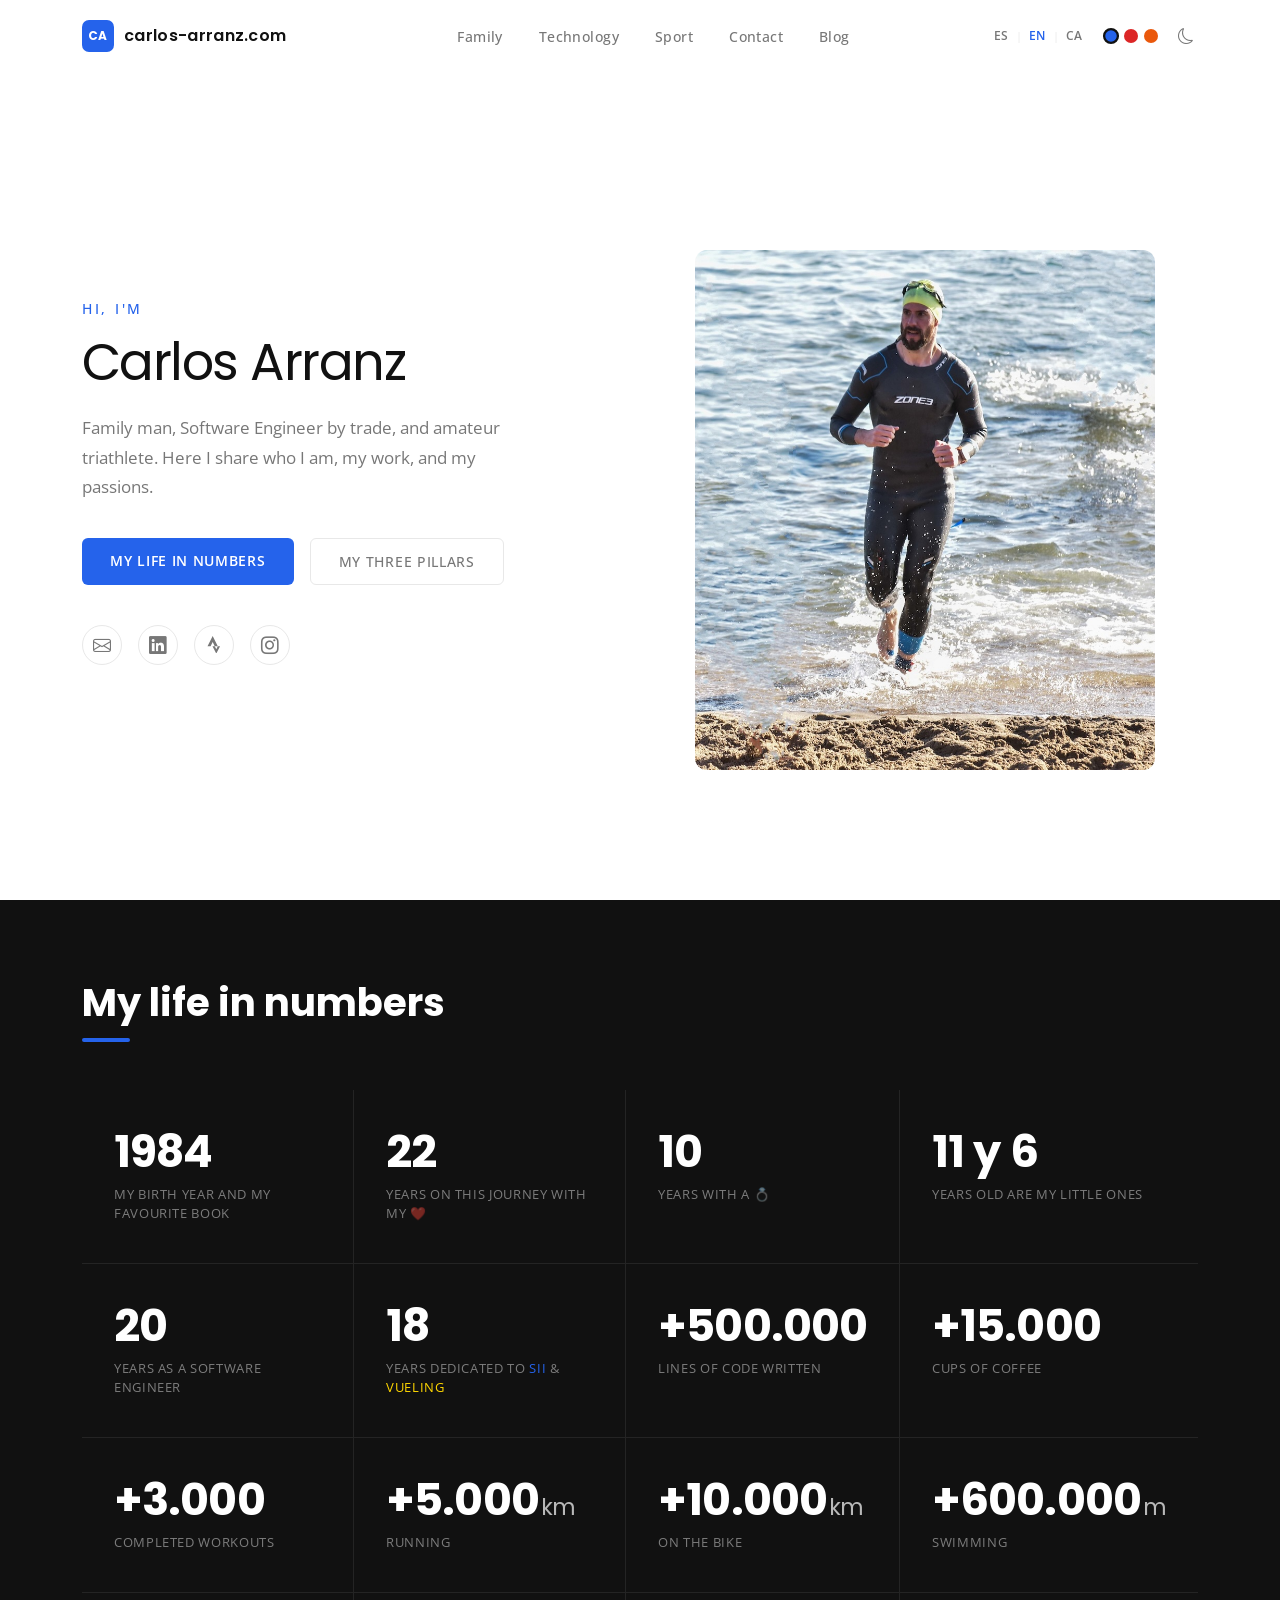
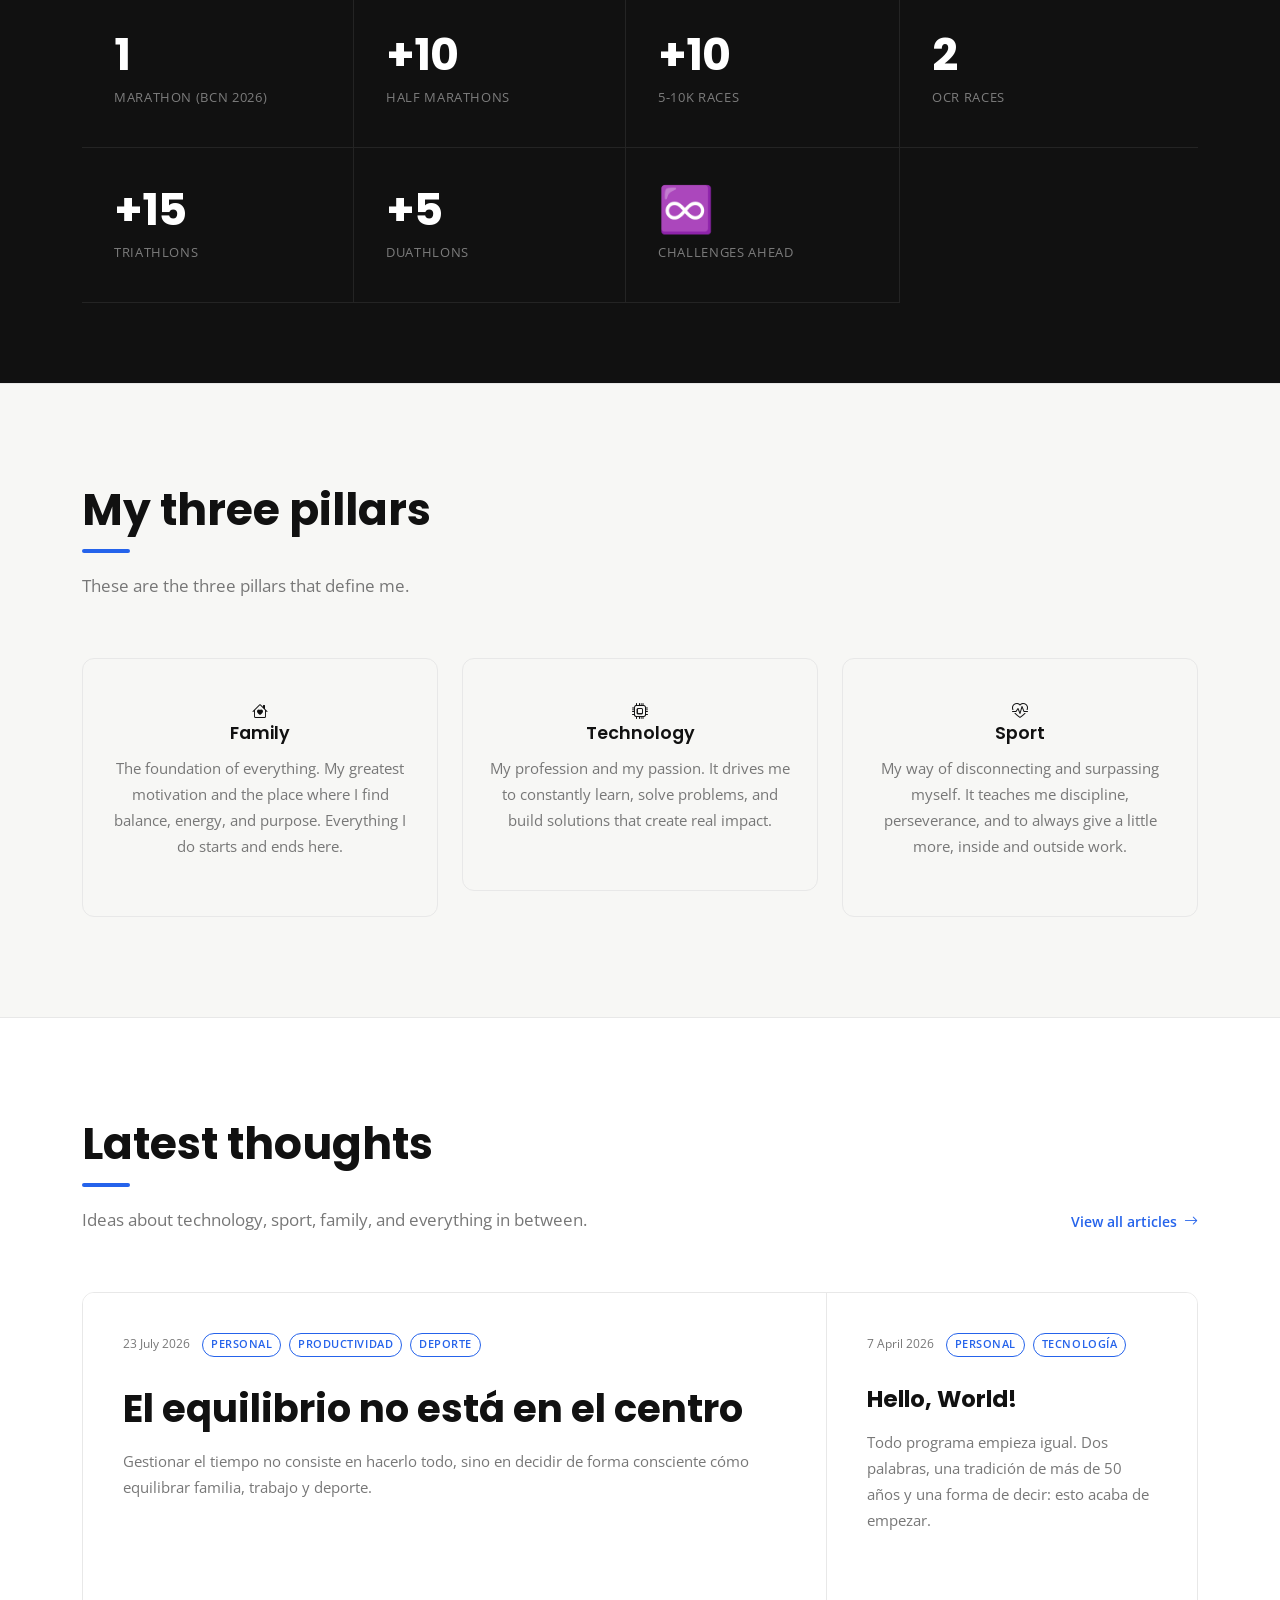
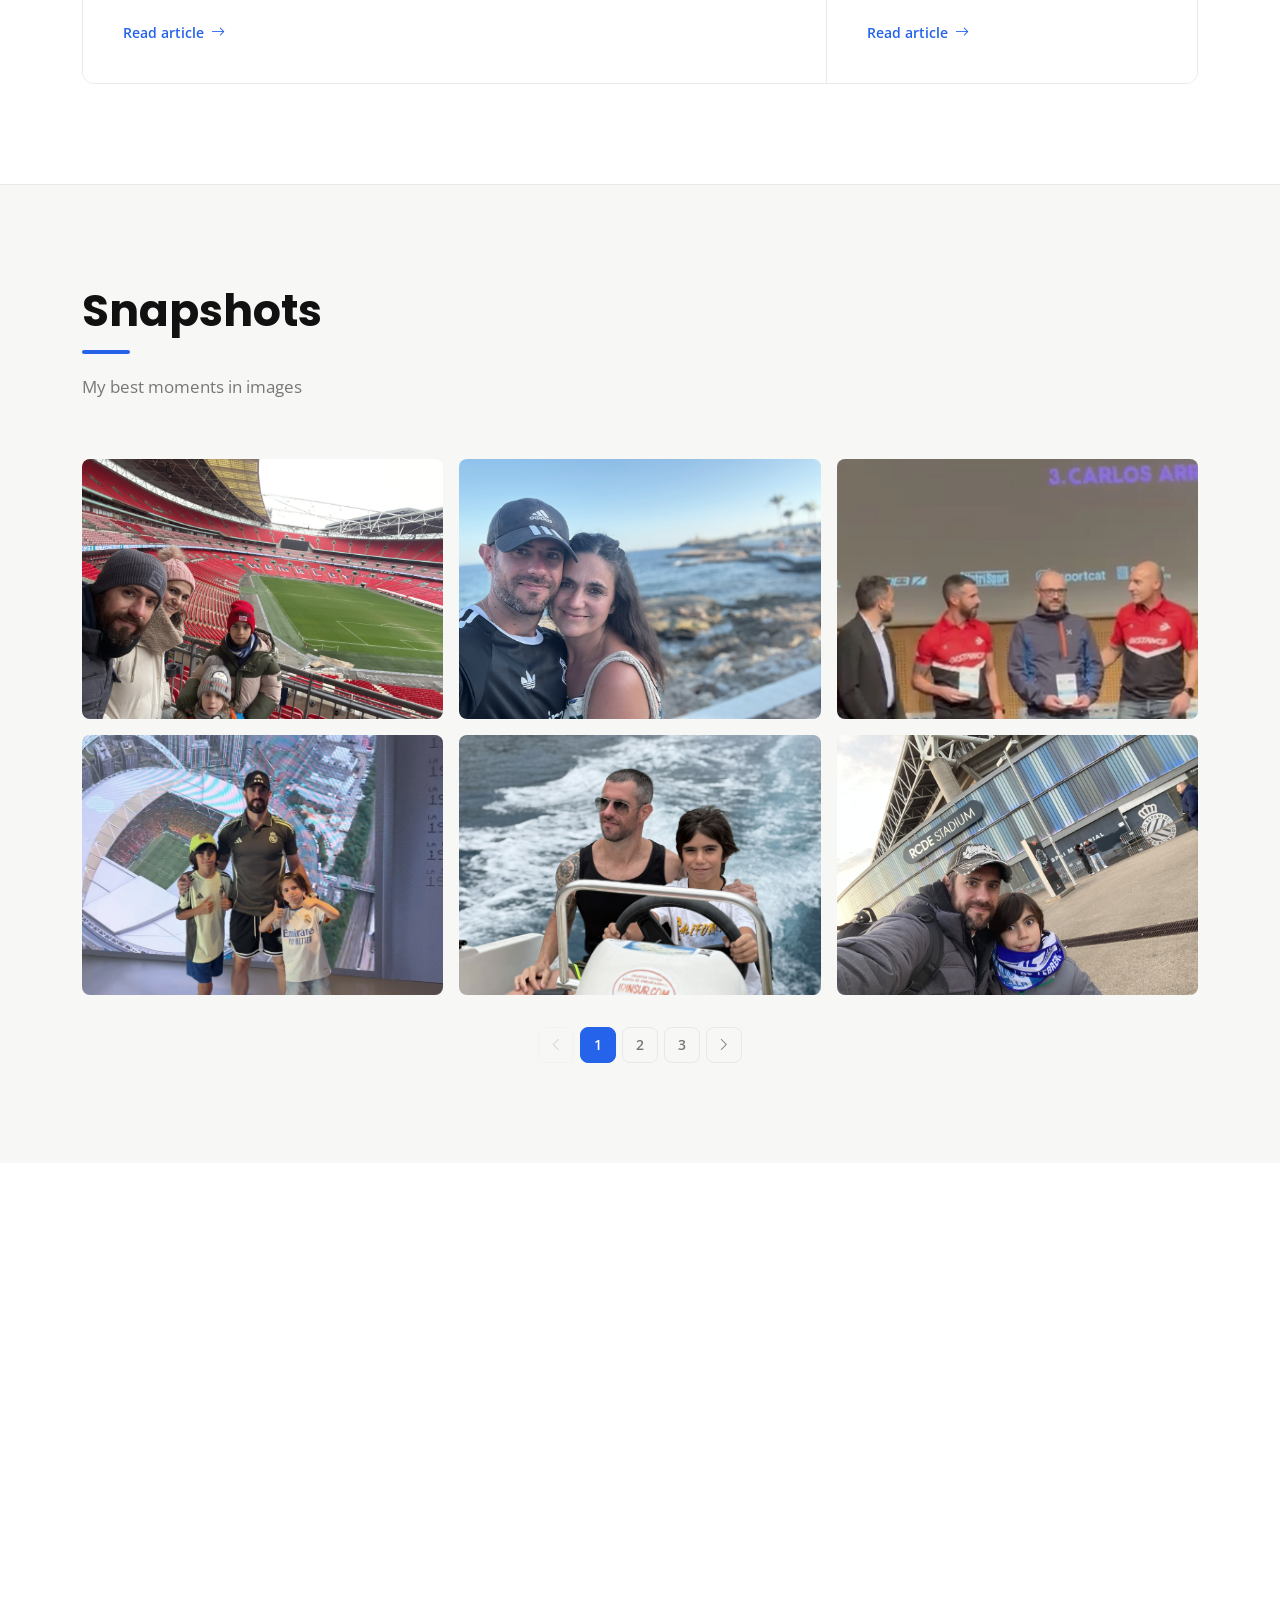
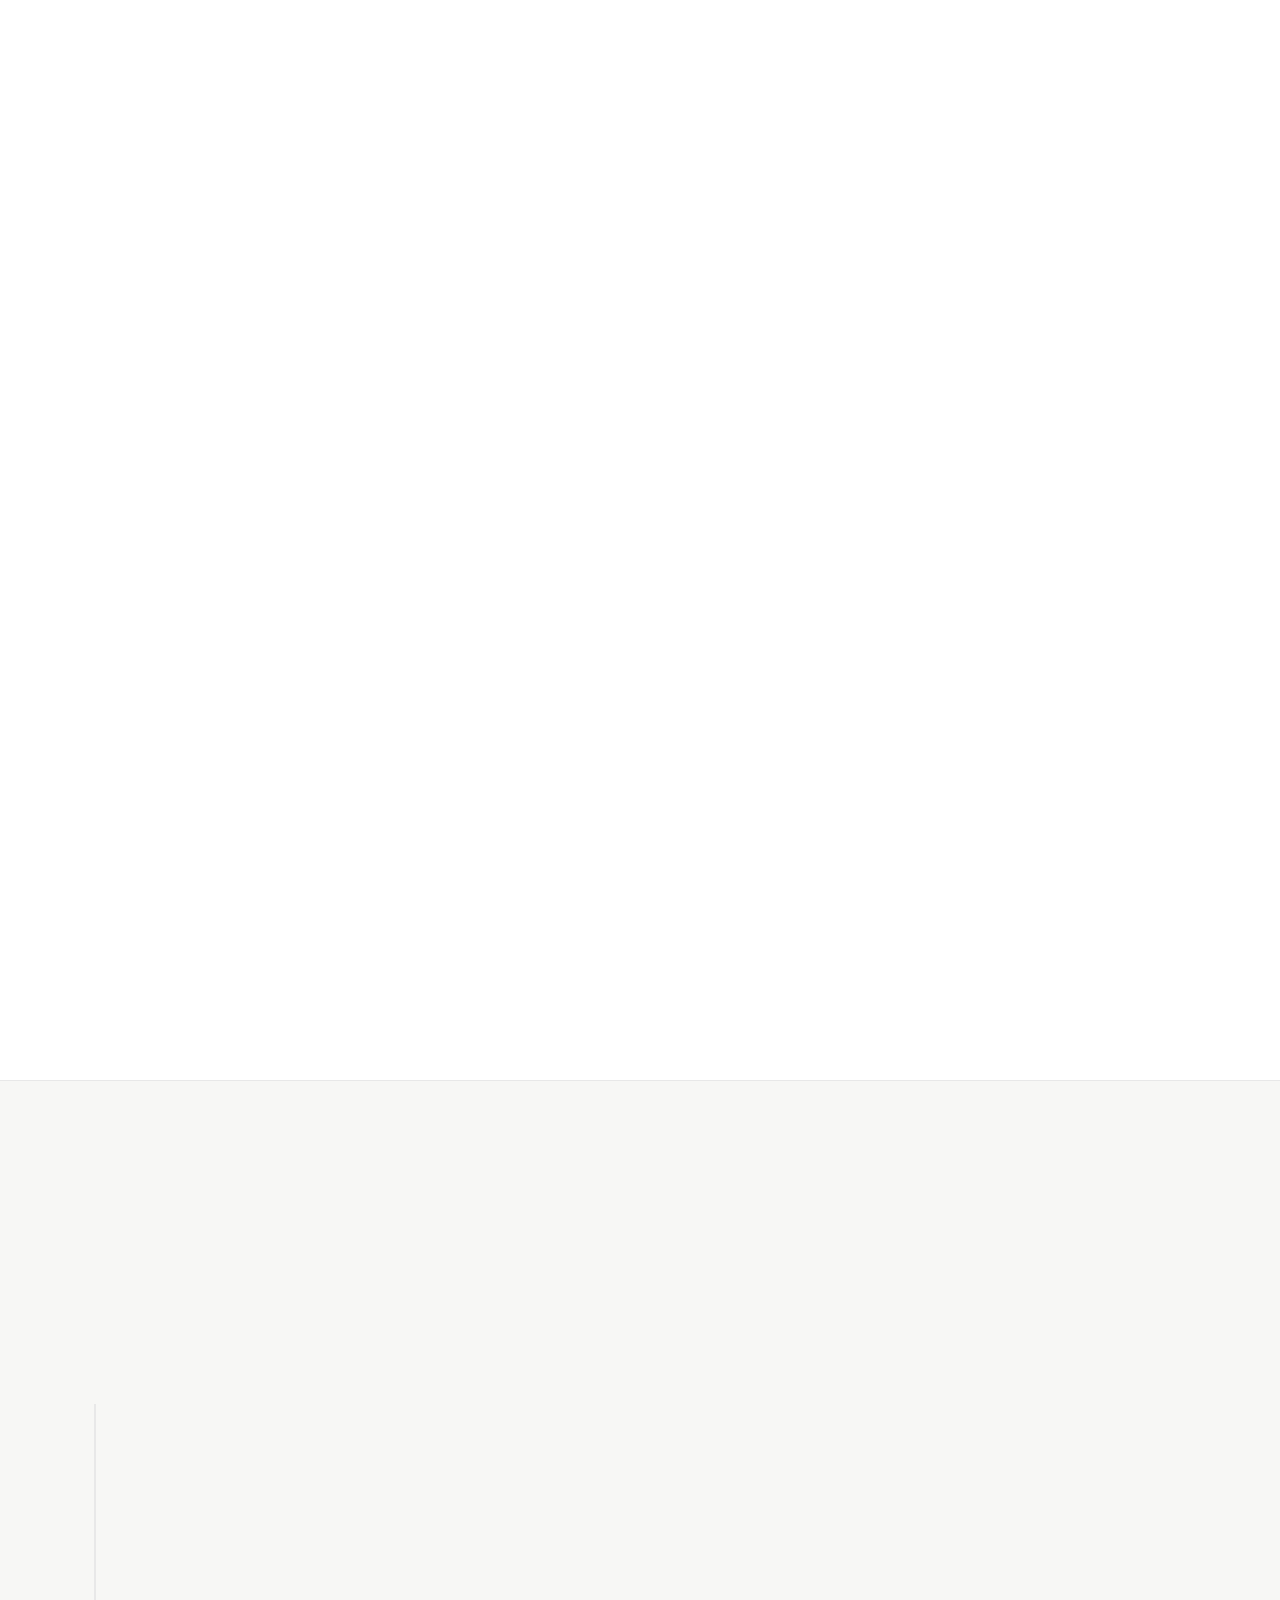
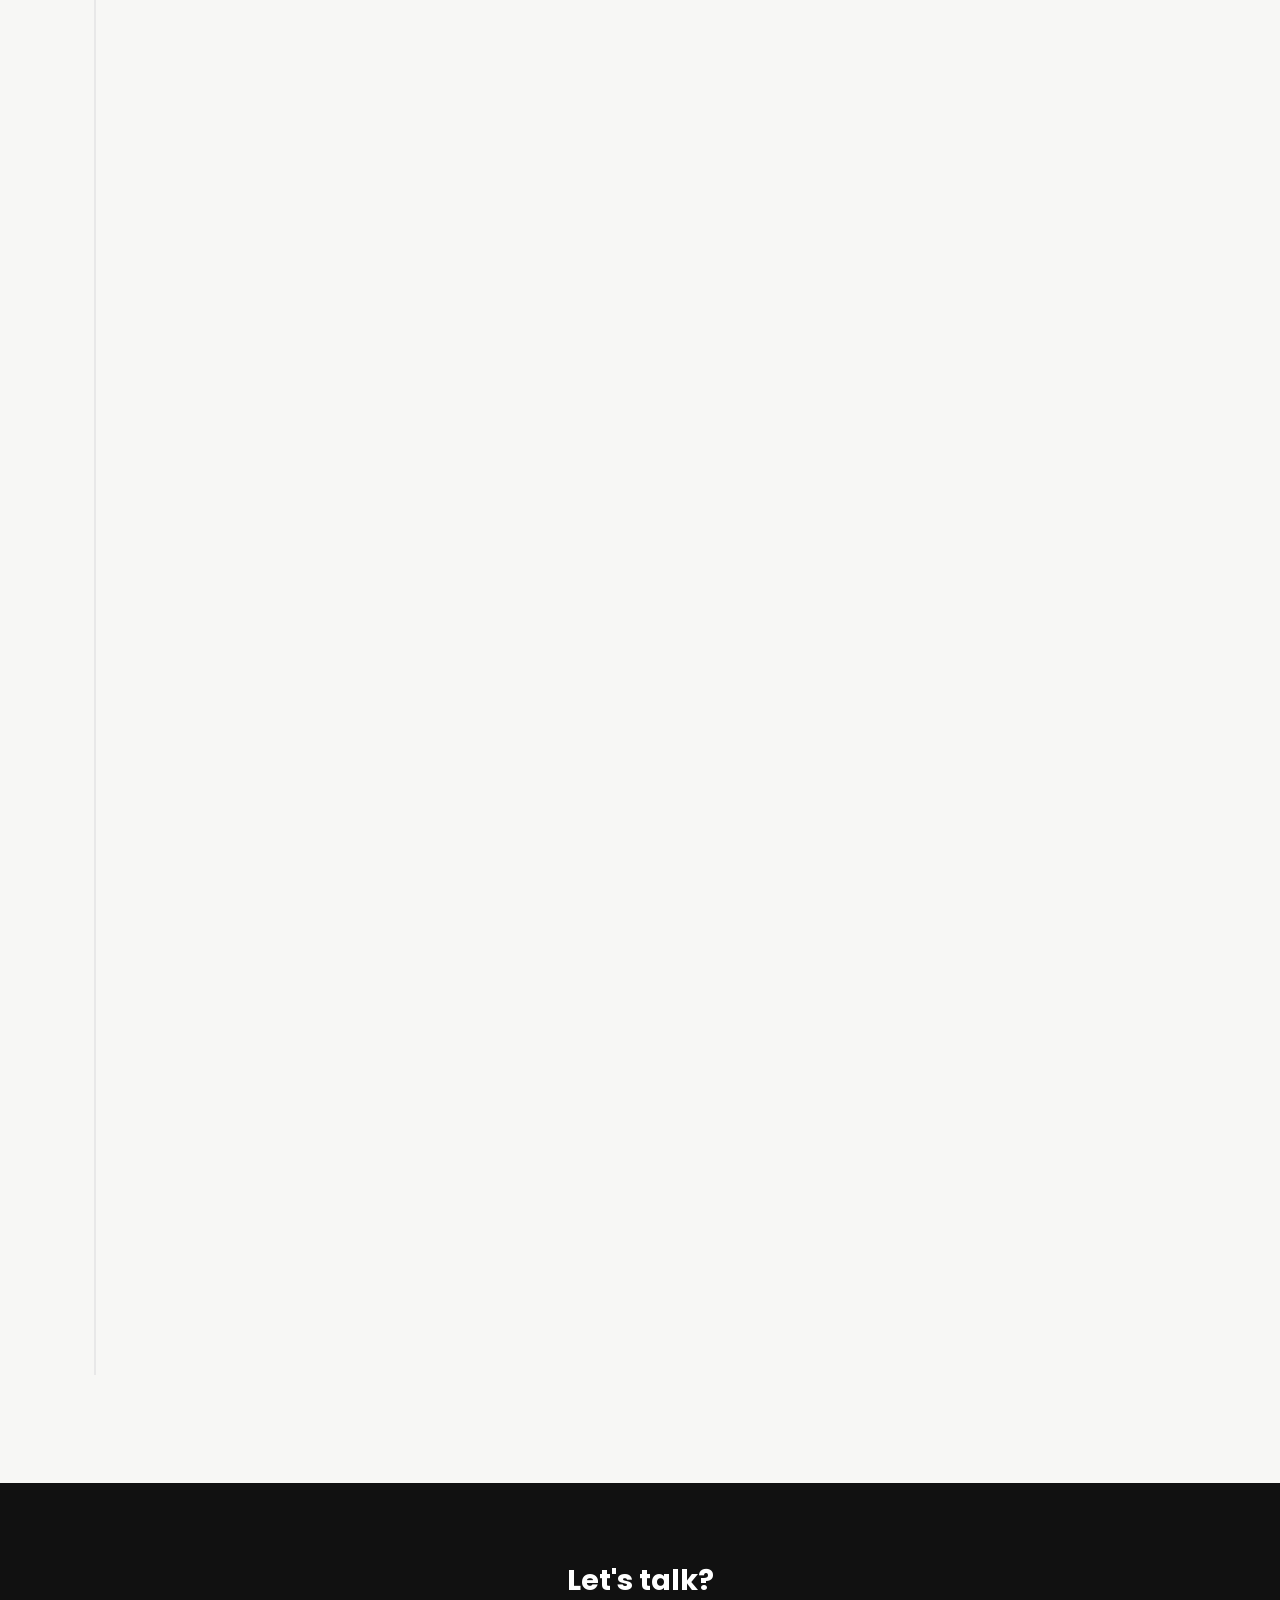
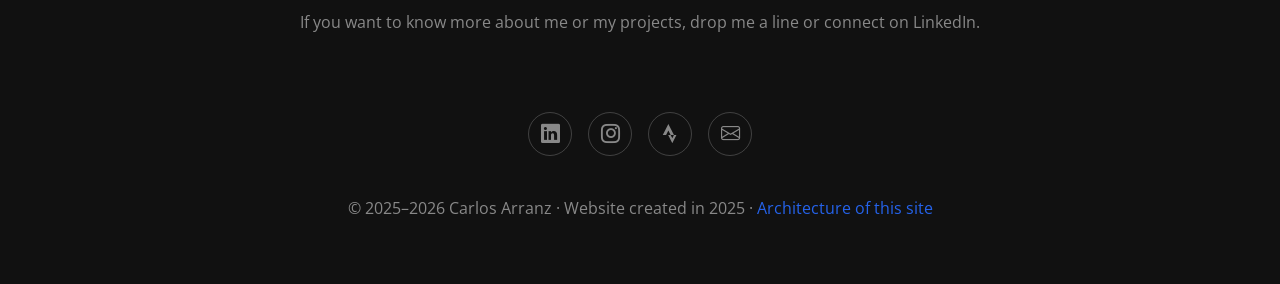
==== commit dab5c2e3: "Corrige popup de liderazgo y actualiza footer" ====
--- a/index.html
+++ b/index.html
@@ -440,7 +440,7 @@
                 <a href="https://www.strava.com/athletes/34088790" target="_blank"><svg xmlns="http://www.w3.org/2000/svg" width="1em" height="1em" viewBox="0 0 24 24" fill="currentColor"><path d="M15.387 17.944l-2.089-4.116h-3.065L15.387 24l5.15-10.172h-3.066m-7.008-5.599l2.836 5.598h4.172L10.463 0l-7 13.828h4.169"/></svg></a>
                 <a href="mailto:hey@carlos-arranz.com"><i class="bi bi-envelope"></i></a>
             </div>
-            <p class="footer-note">© 2026 Carlos Arranz · <a href="#" class="arch-link" data-bs-toggle="modal" data-bs-target="#archModal" data-i18n="footer-arch">Arquitectura de esta web</a></p>
+            <p class="footer-note">© 2025–2026 Carlos Arranz · <span data-i18n="footer-created">Web creada en 2025</span> · <a href="#" class="arch-link" data-bs-toggle="modal" data-bs-target="#archModal" data-i18n="footer-arch">Arquitectura de esta web</a></p>
 
     <!-- MODAL ARQUITECTURA -->
     <div class="modal fade" id="archModal" tabindex="-1" aria-hidden="true">
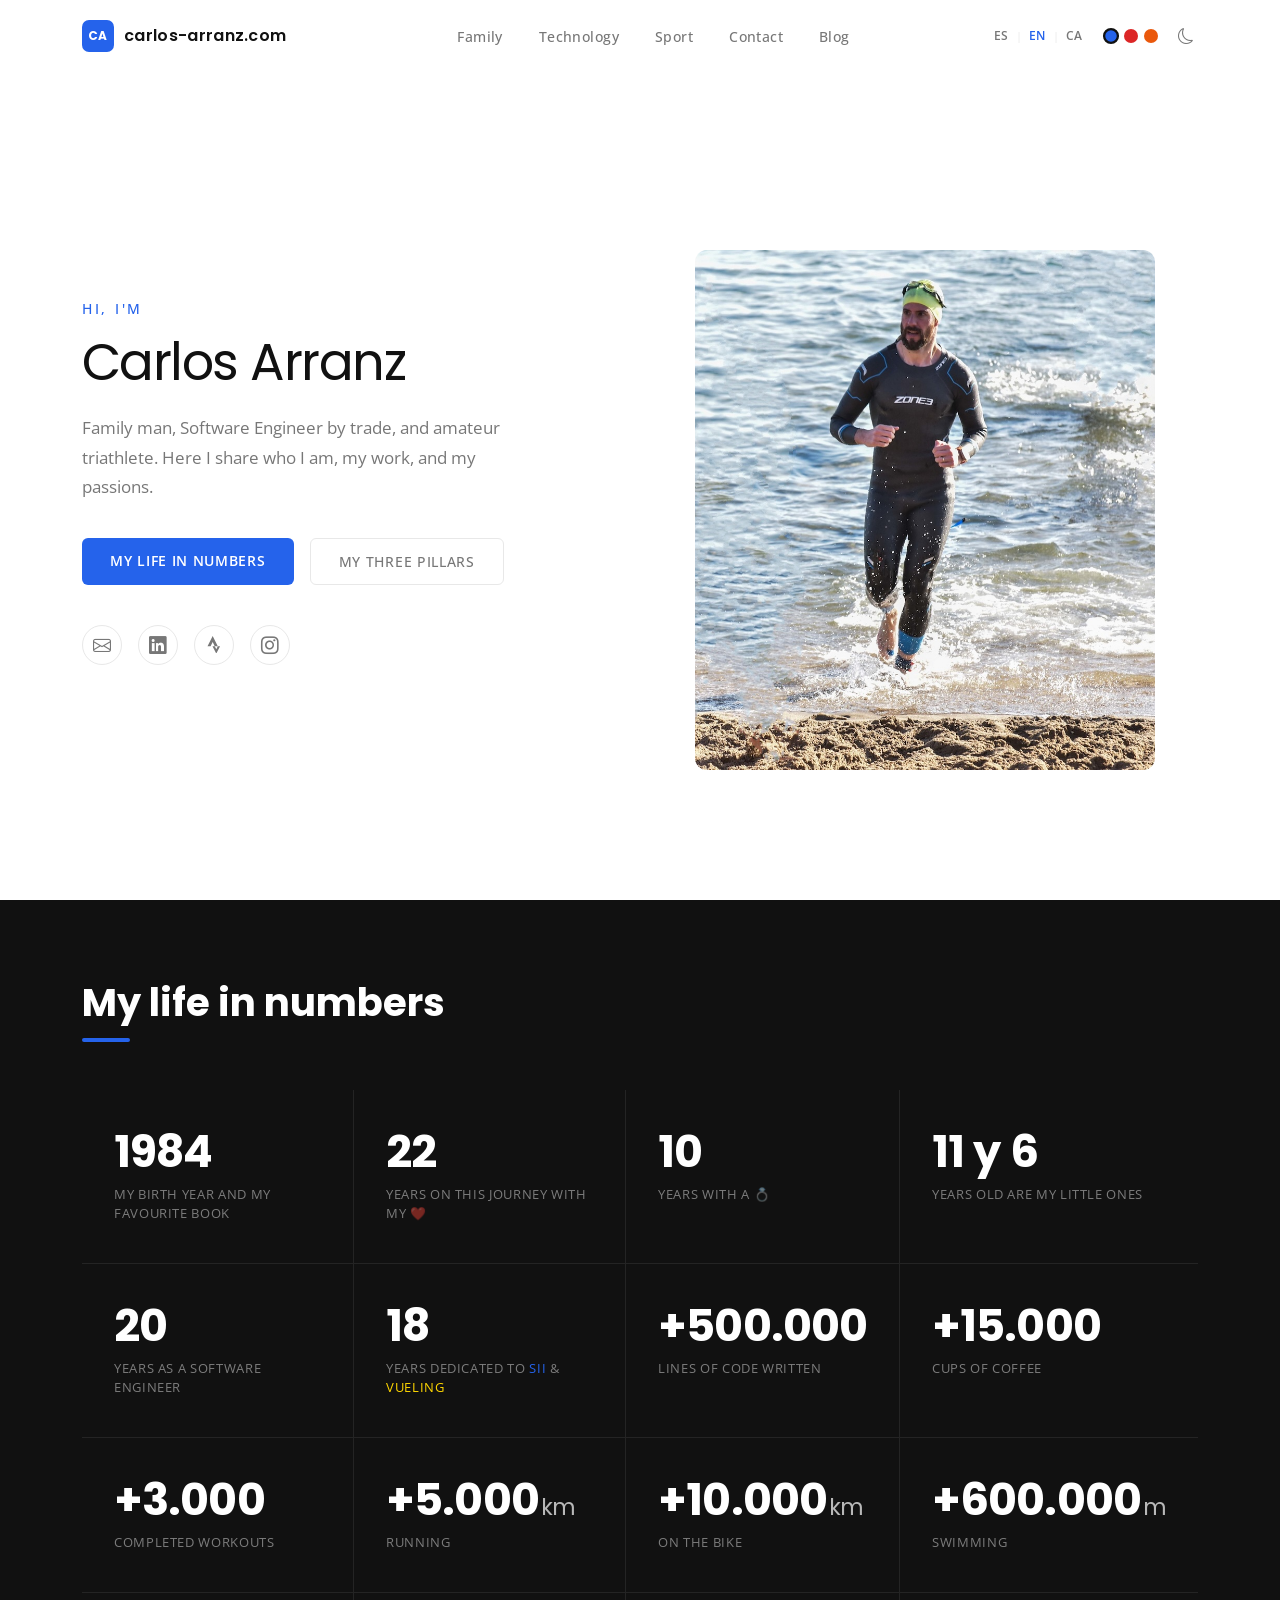
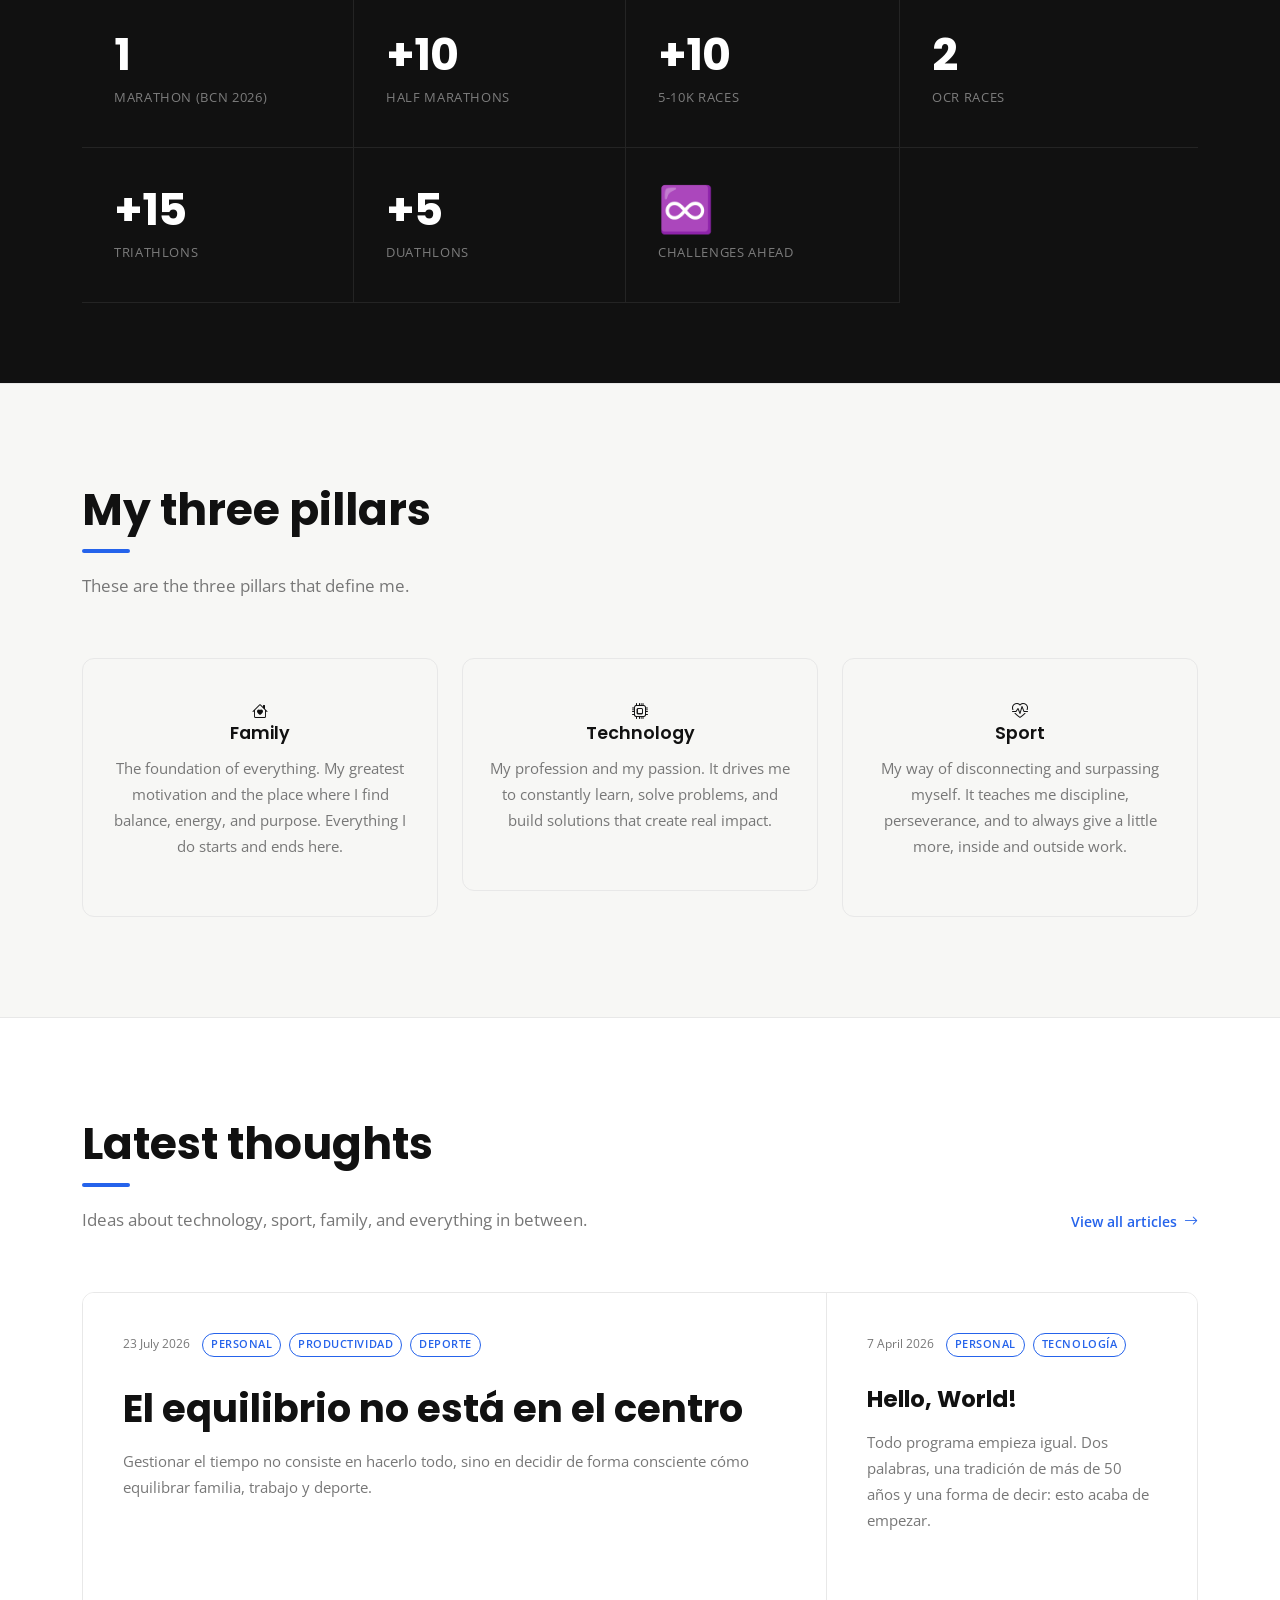
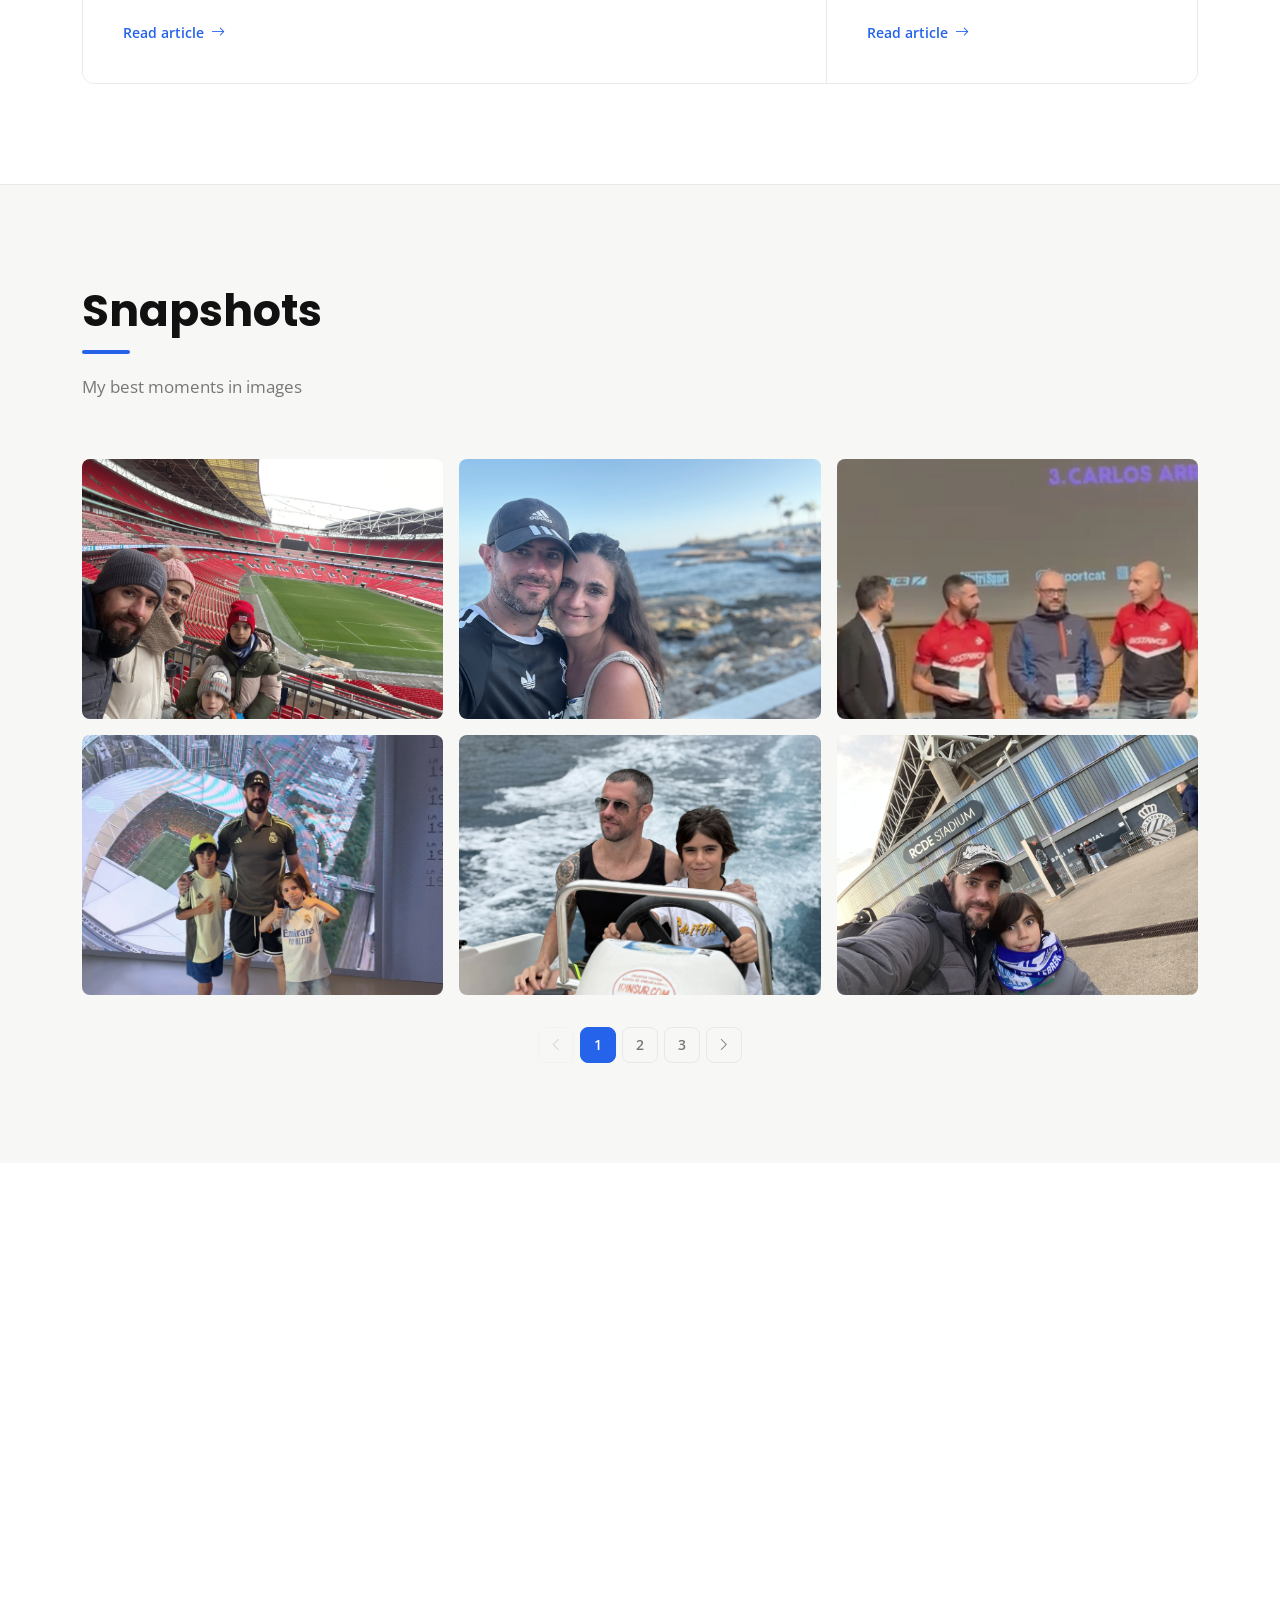
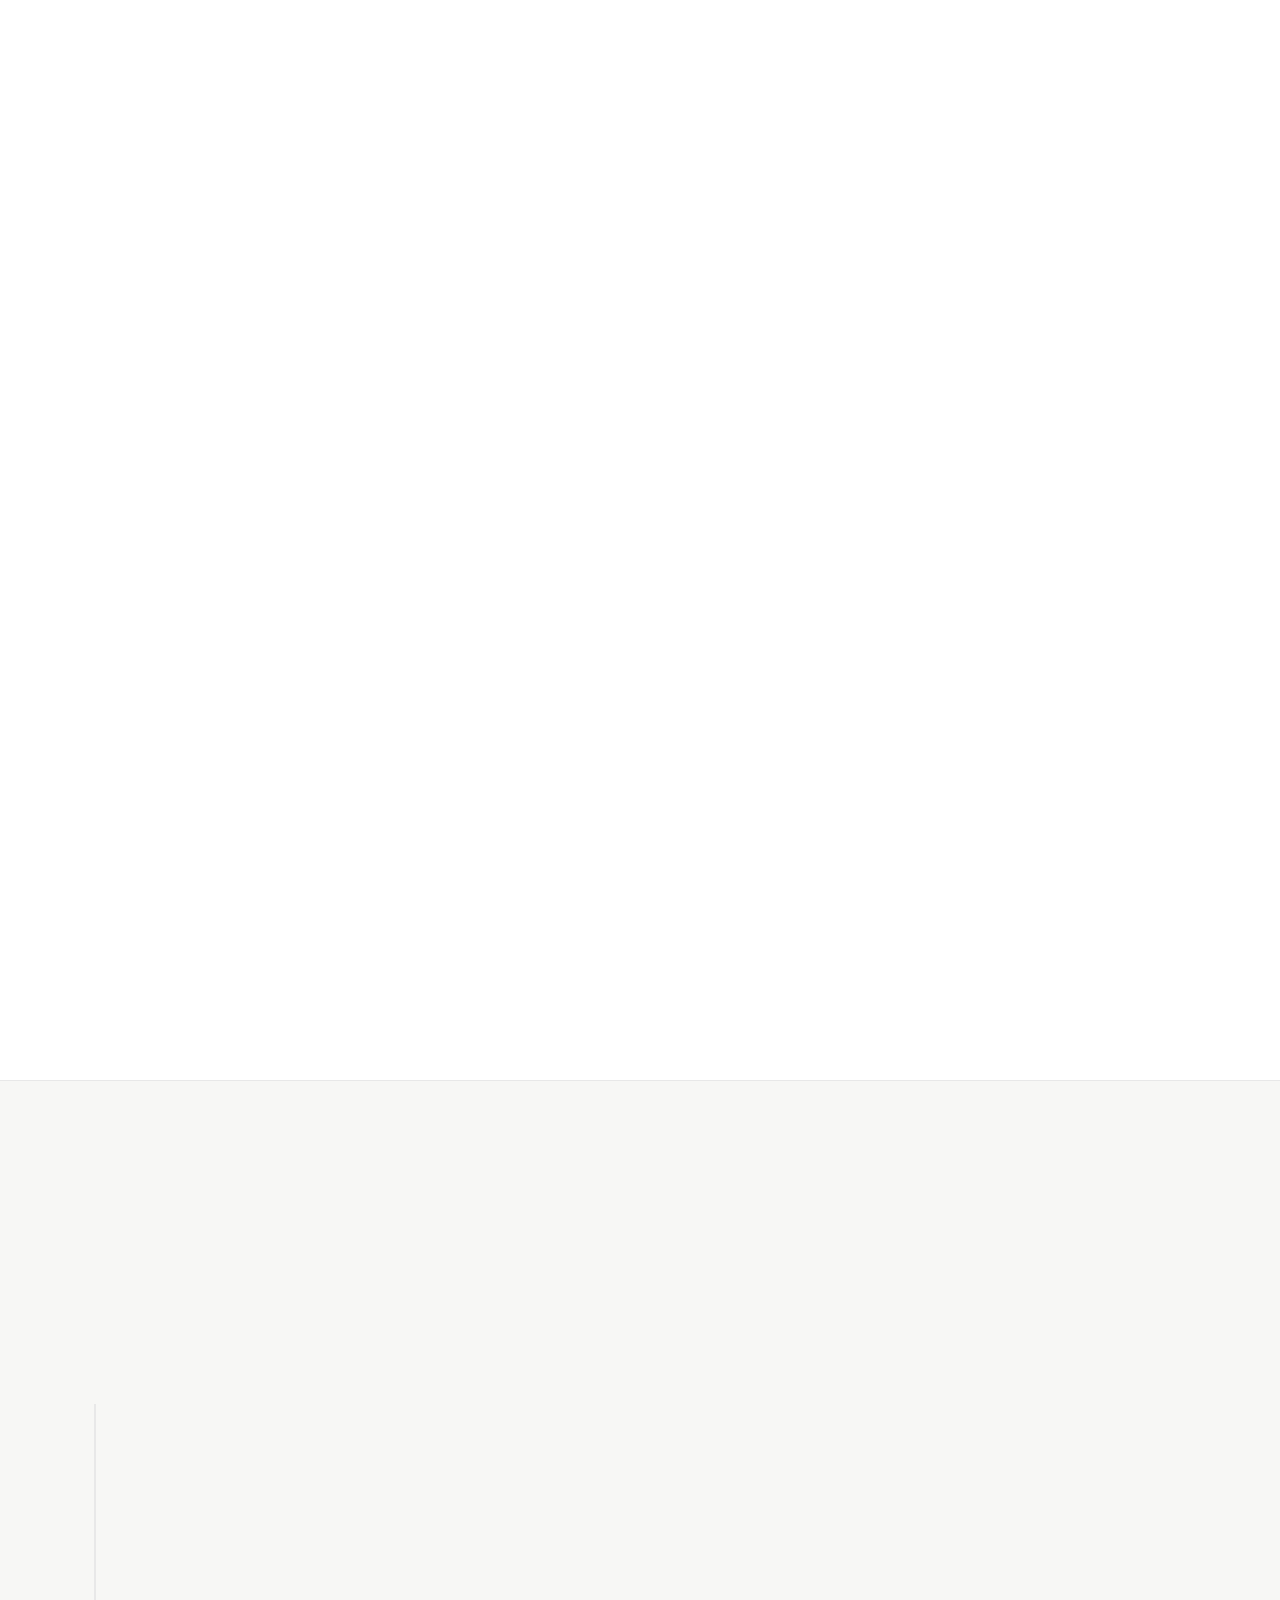
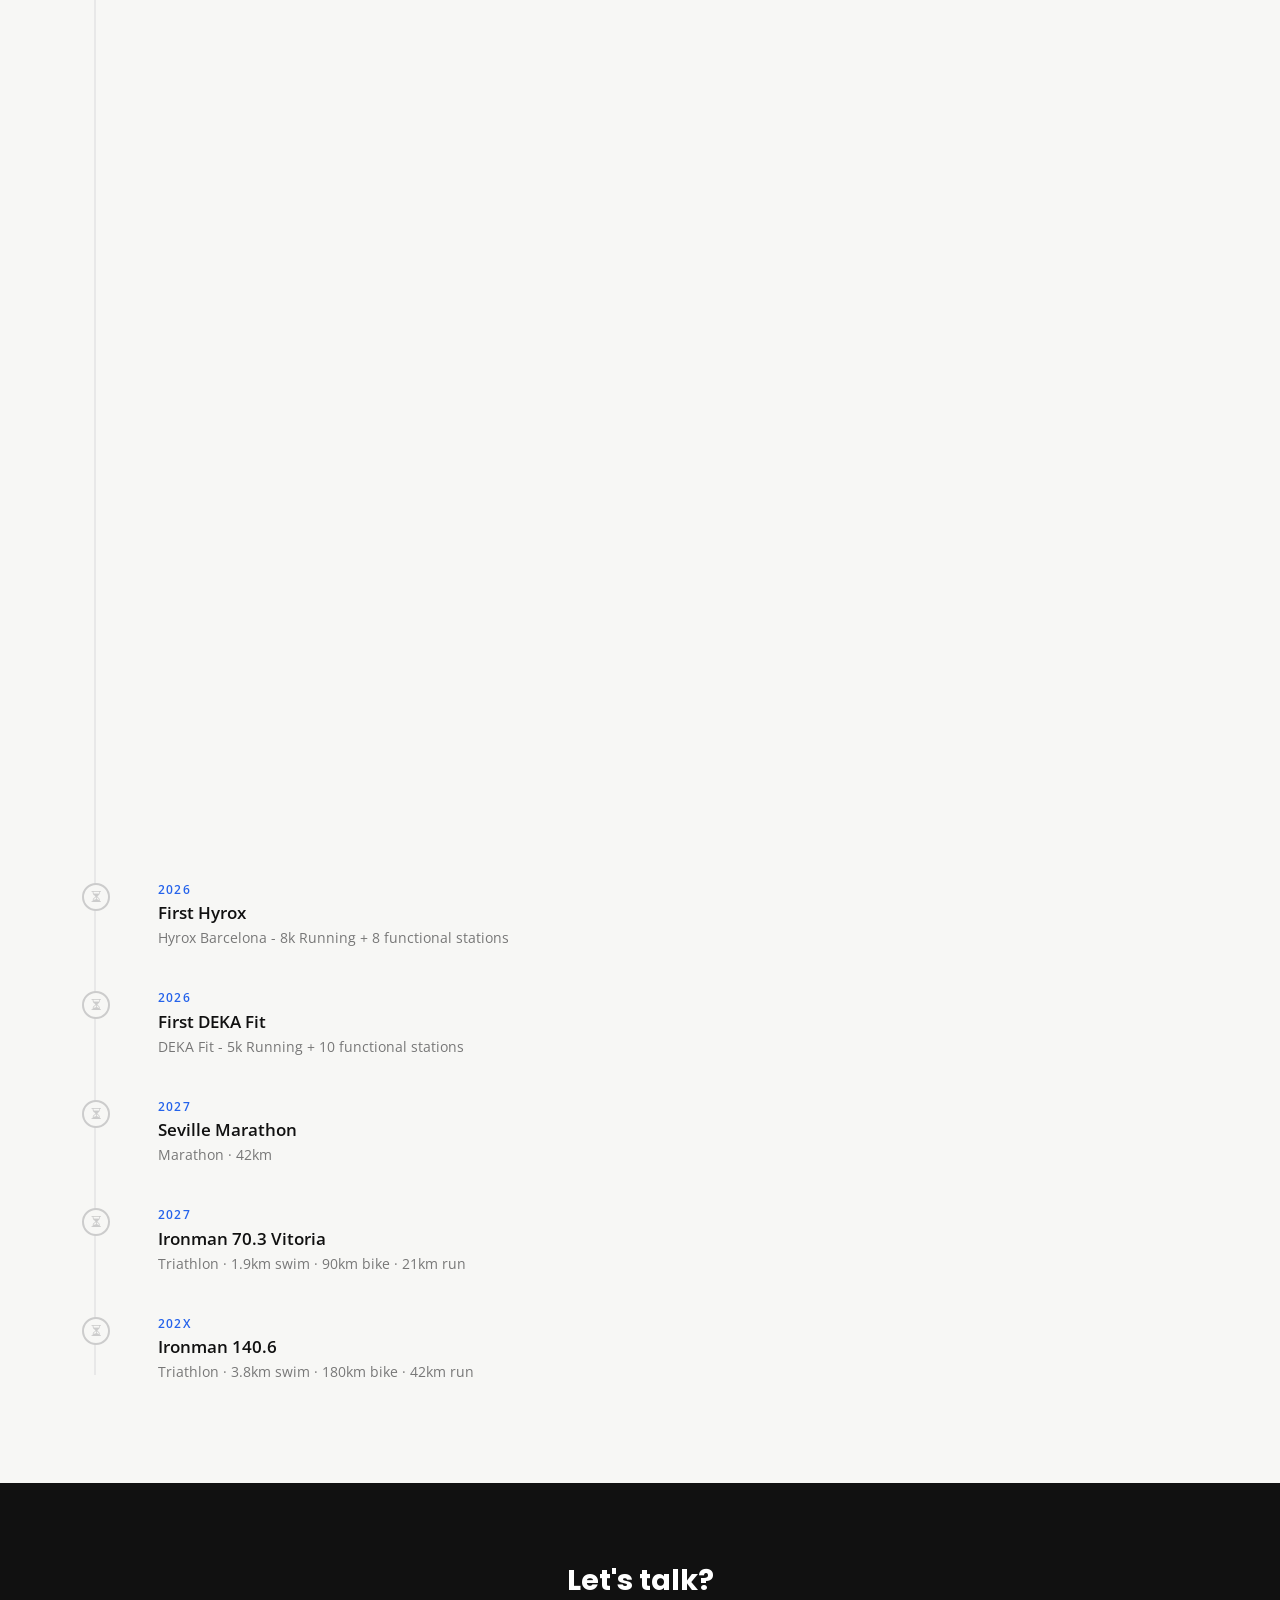
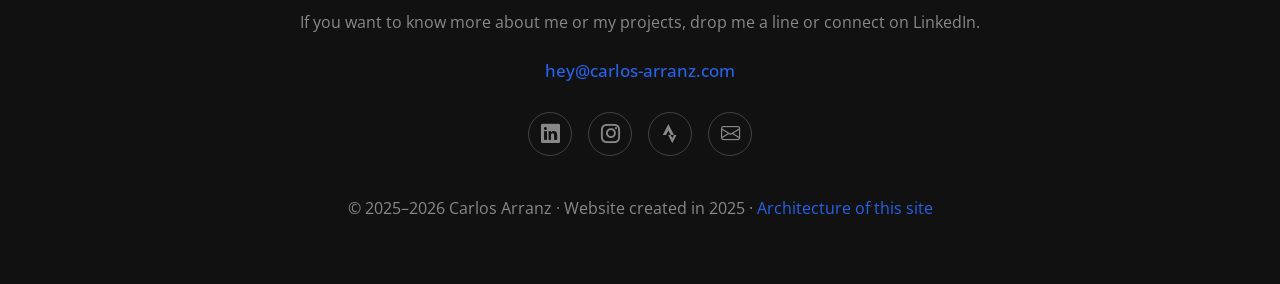
==== commit ae43da85: "Corrige autenticacion de mapas CARTO" ====
--- a/index.html
+++ b/index.html
@@ -537,7 +537,7 @@
     <script src="js/gallery-data.js?v=1"></script>
     <script src="js/posts-data.js?v=2"></script>
     <script src="js/i18n.js?v=5"></script>
-    <script src="js/main.js?v=6"></script>
+    <script src="js/main.js?v=7"></script>
     <script src="js/home-blog.js?v=1"></script>
 </body>
 </html>
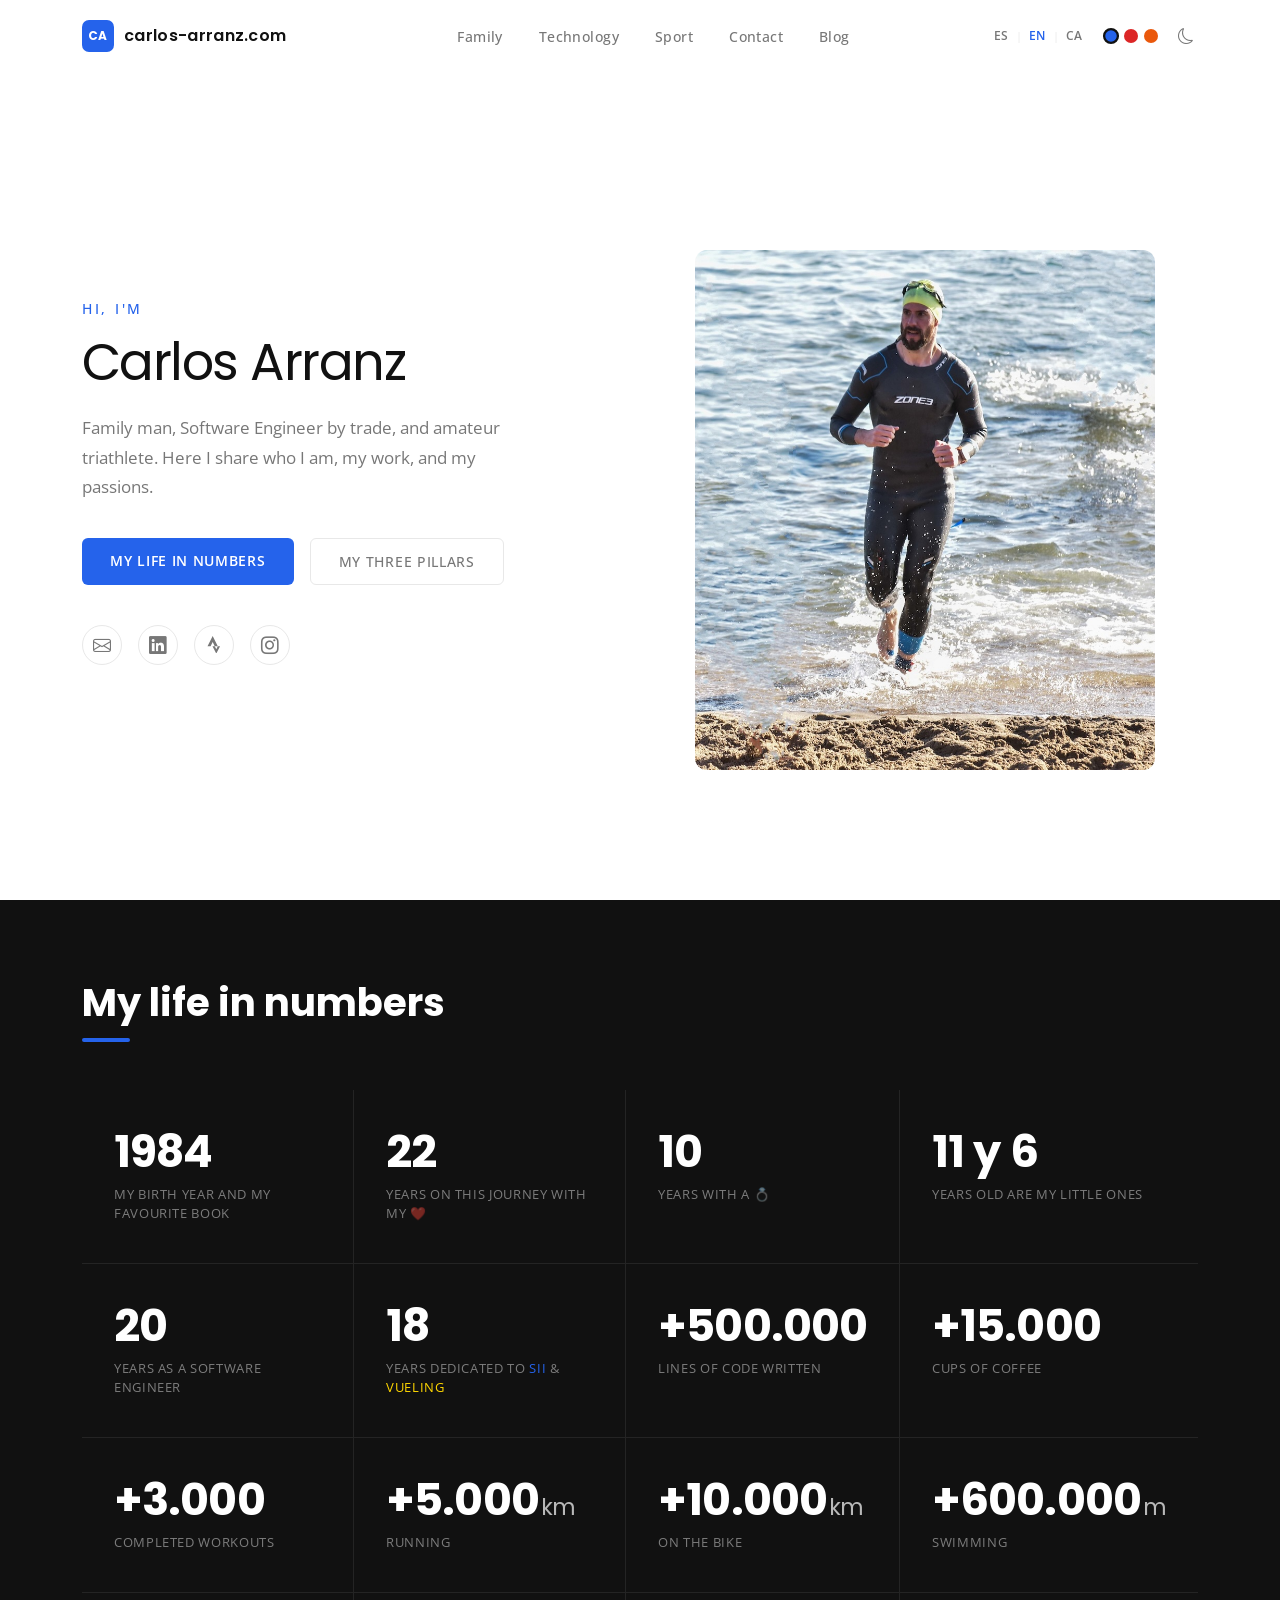
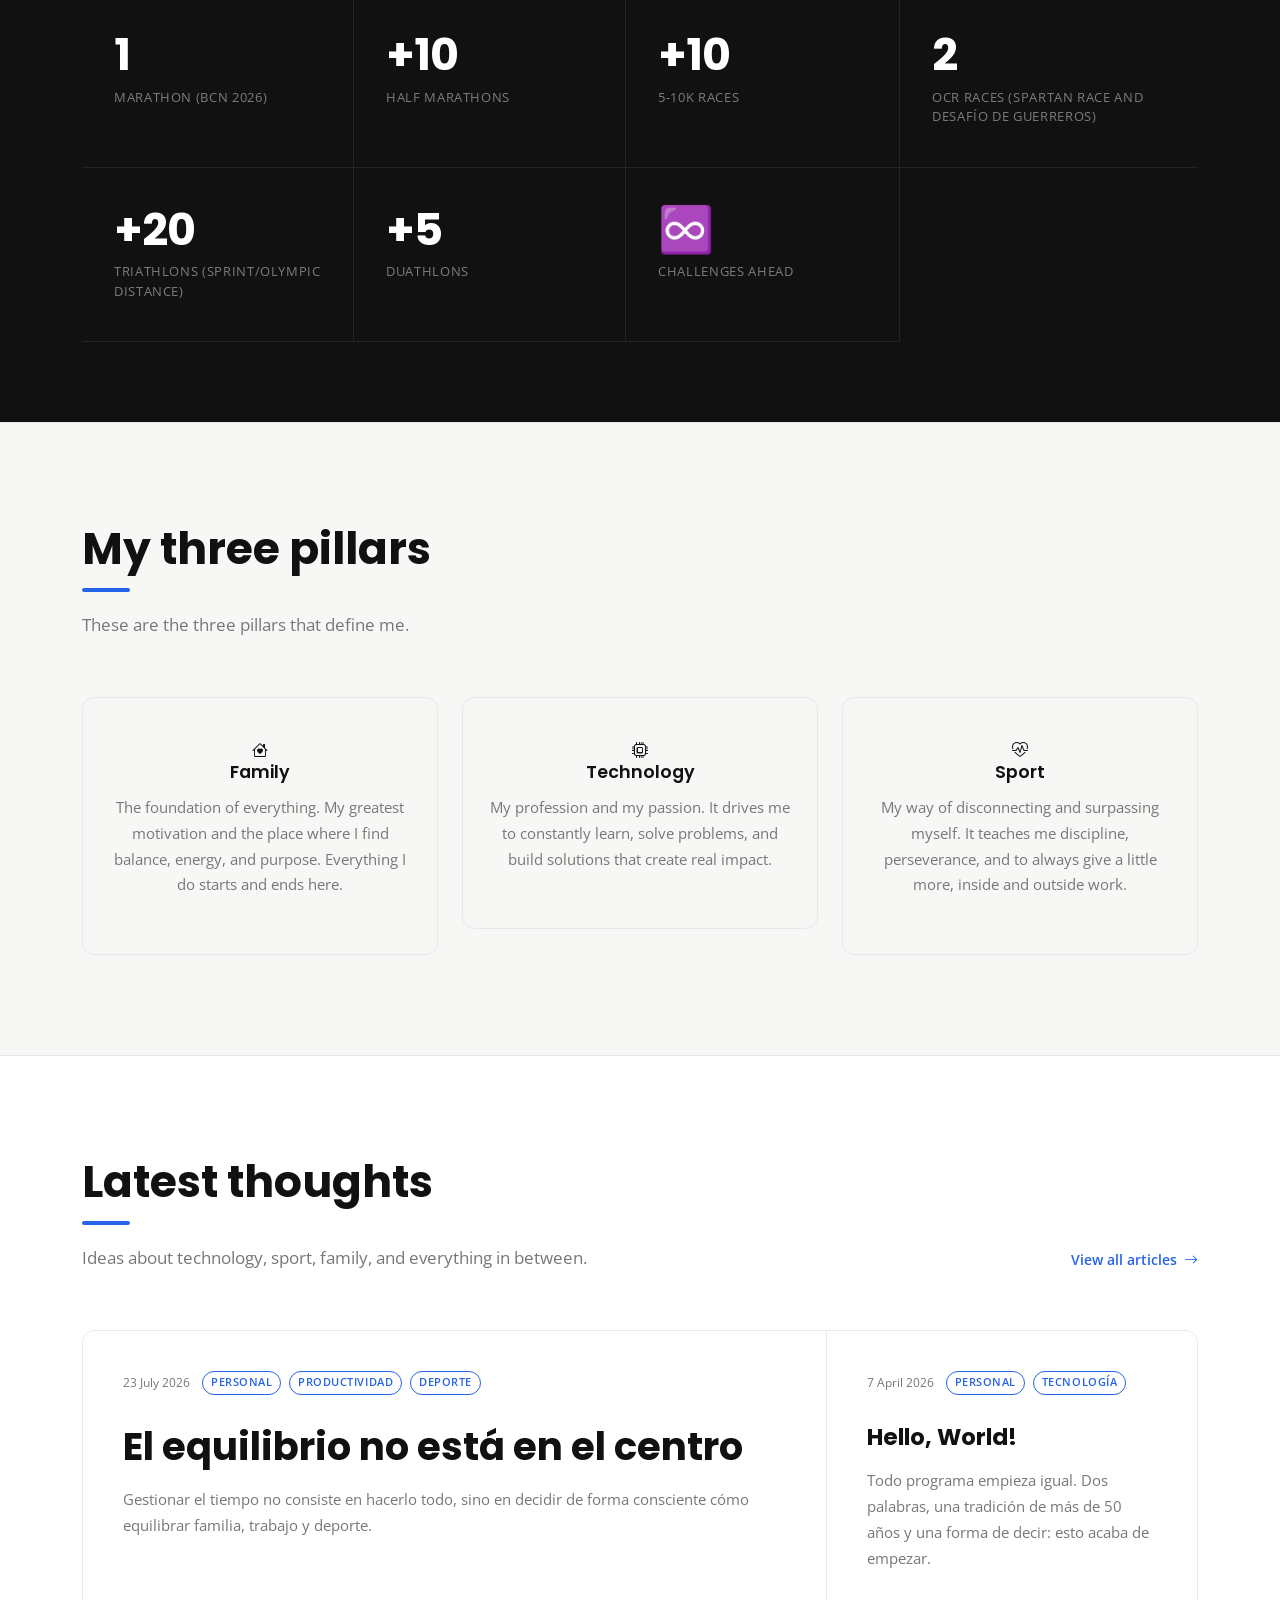
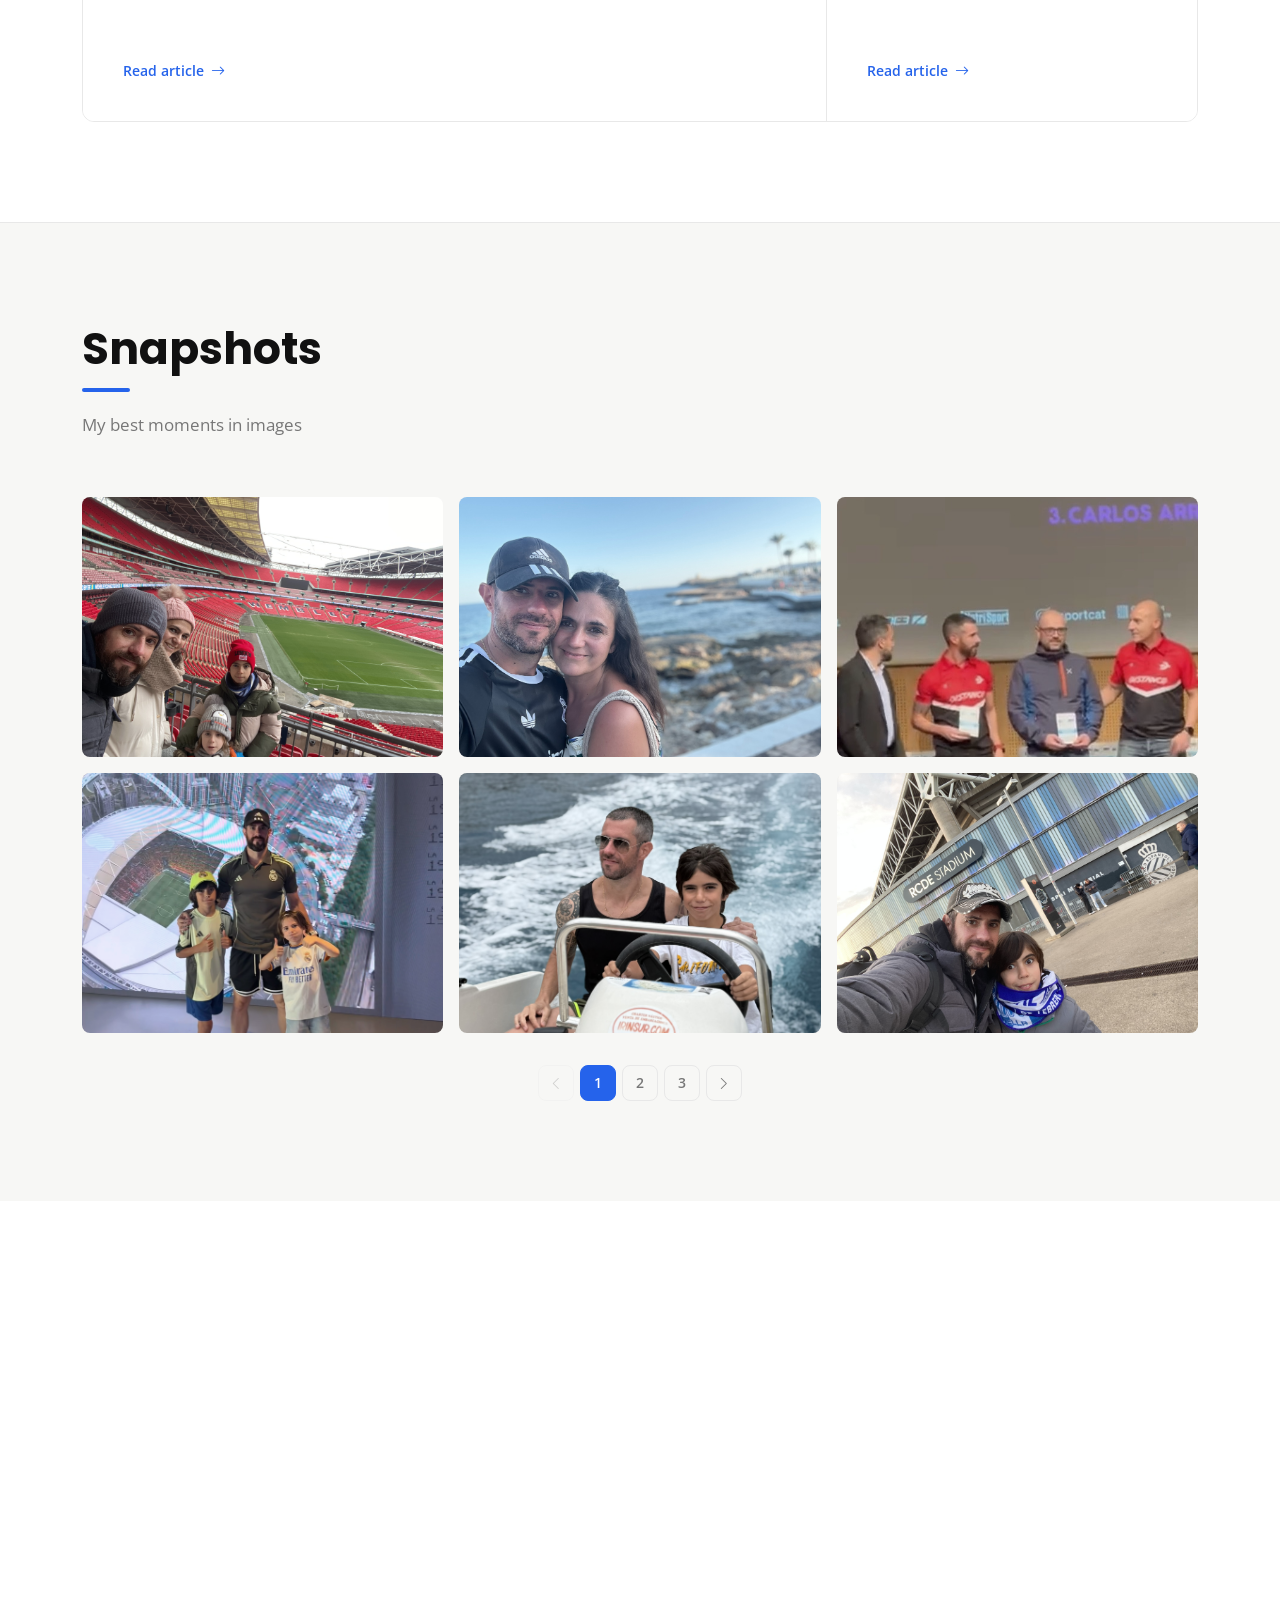
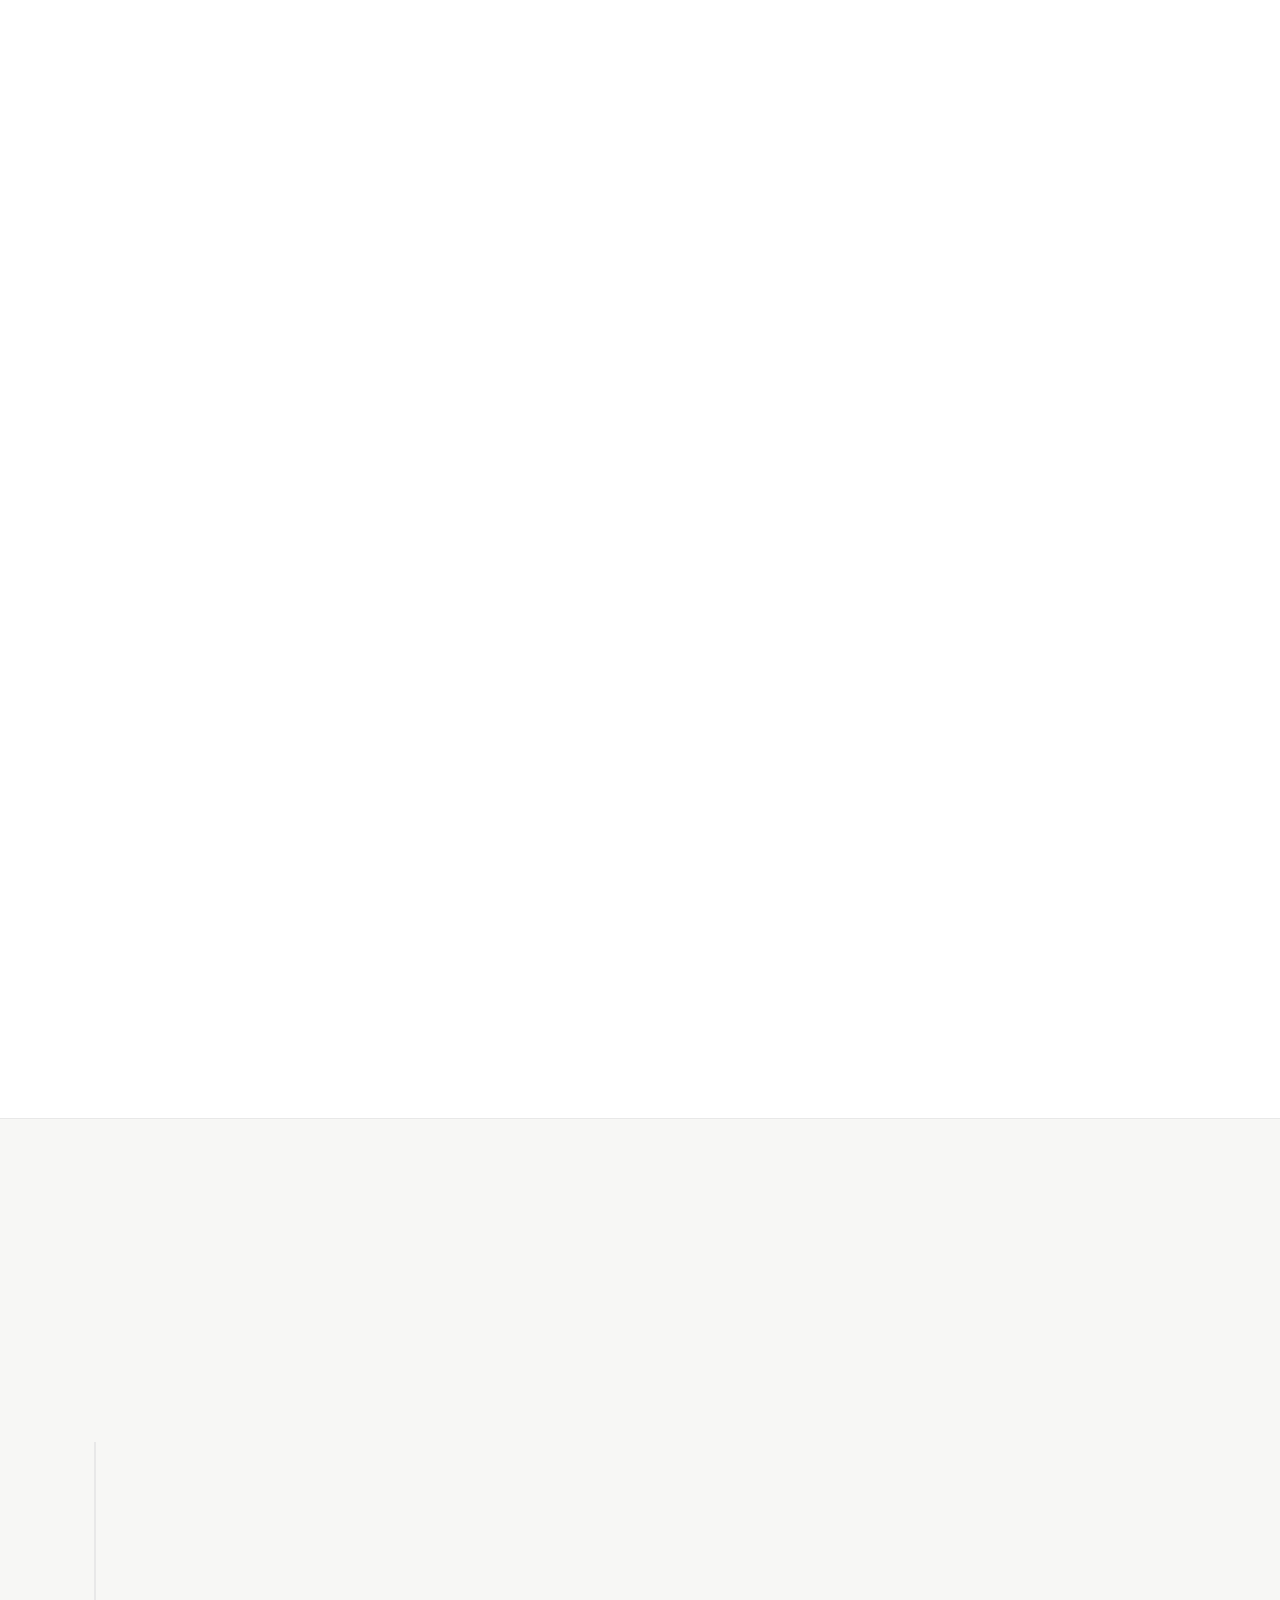
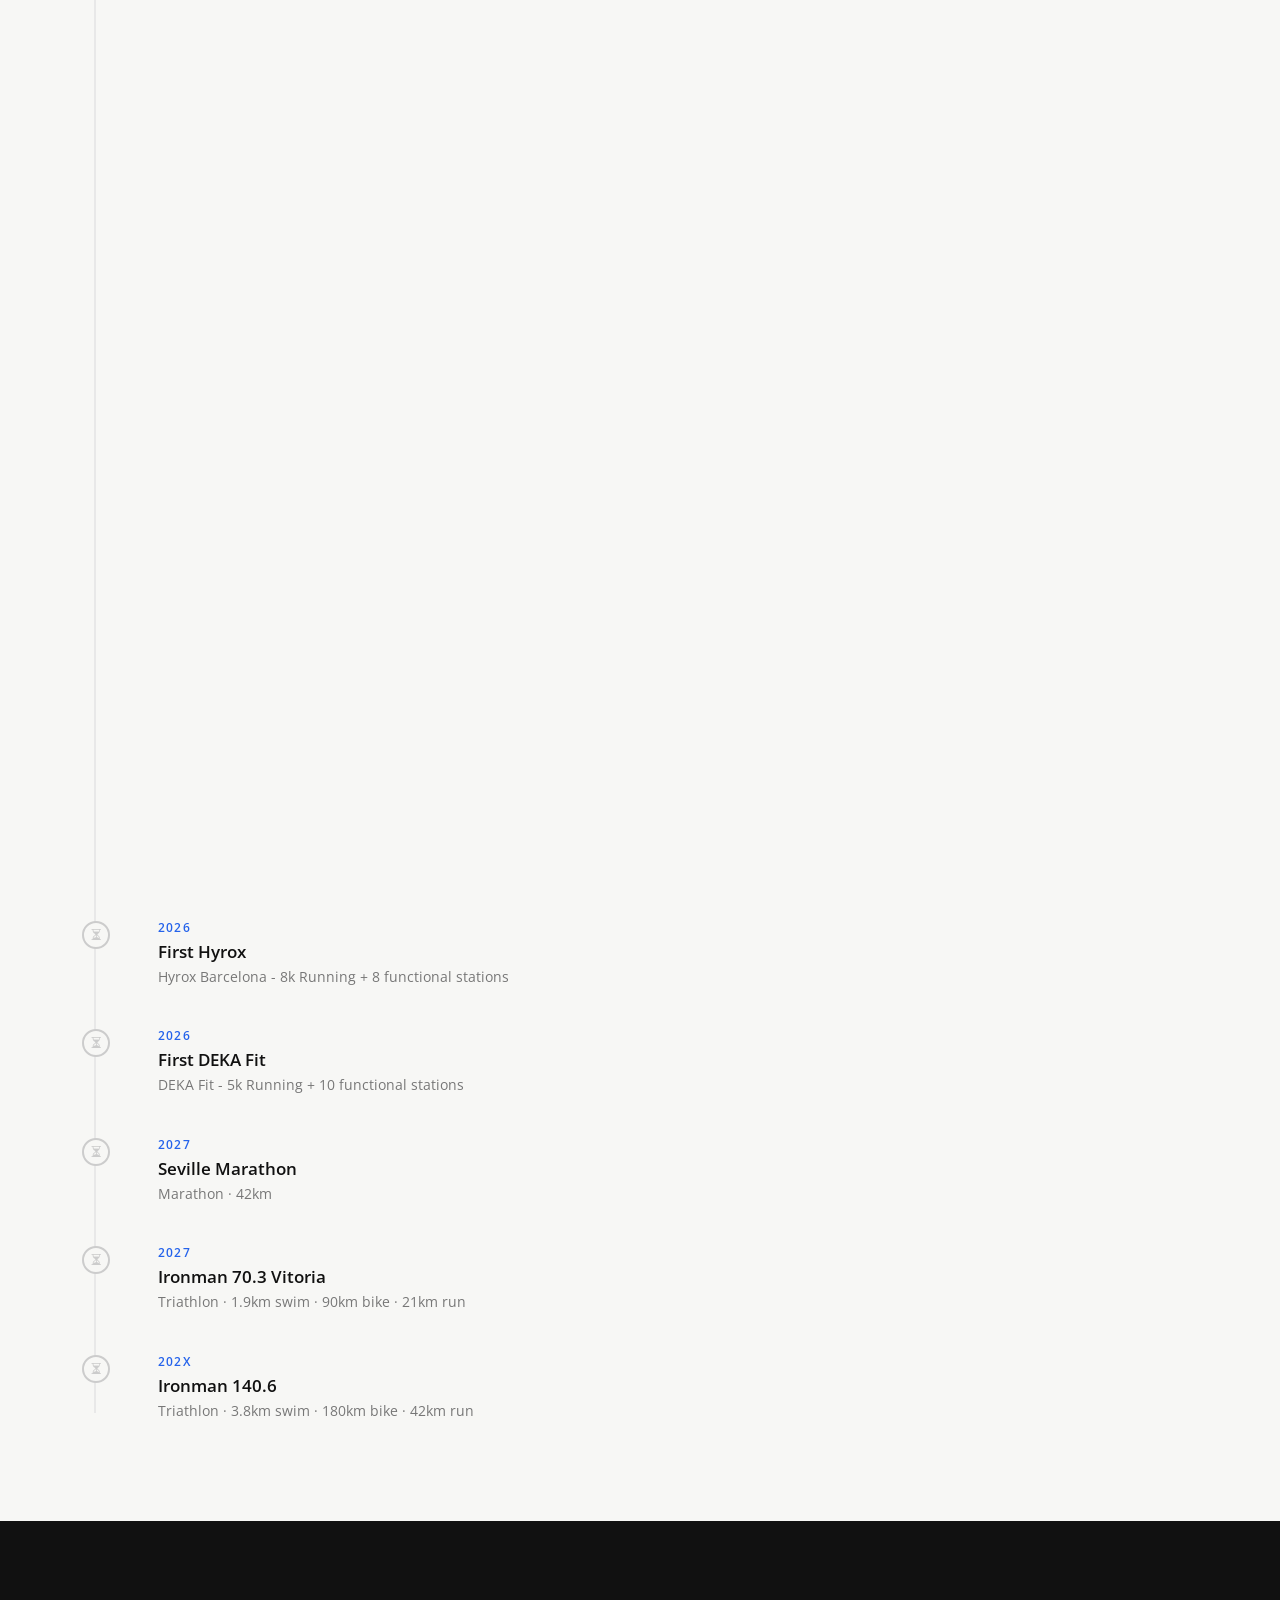
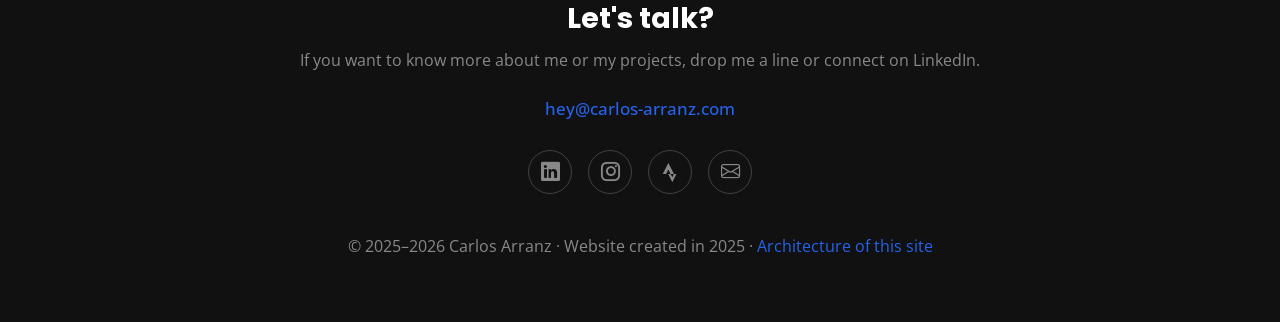
==== commit a98c5668: "Actualiza estadísticas deportivas" ====
--- a/index.html
+++ b/index.html
@@ -156,8 +156,8 @@
                 <div class="number-item"><span class="number-value">1</span><span class="number-label" data-i18n="num-marathon">Maratón</span></div>
                 <div class="number-item"><span class="number-value">+10</span><span class="number-label" data-i18n="num-halfmarathon">Medias maratones</span></div>
                 <div class="number-item"><span class="number-value">+10</span><span class="number-label" data-i18n="num-short-races">Carreras de 5 y 10 km</span></div>
-                <div class="number-item"><span class="number-value">2</span><span class="number-label" data-i18n="num-ocrs">Carreras OCR</span></div>
-                <div class="number-item"><span class="number-value">+15</span><span class="number-label" data-i18n="num-triathlons">Triatlones</span></div>
+                <div class="number-item"><span class="number-value">2</span><span class="number-label" data-i18n="num-ocrs">Carreras OCR (Spartan Race y Desafío de Guerreros)</span></div>
+                <div class="number-item"><span class="number-value">+20</span><span class="number-label" data-i18n="num-triathlons">Triatlones (Distancia Sprint/Olímpico)</span></div>
                 <div class="number-item"><span class="number-value">+5</span><span class="number-label" data-i18n="num-duathlons">Duatlones</span></div>
                 <div class="number-item"><span class="number-value">♾️</span><span class="number-label" data-i18n="num-experiences">Retos por cumplir</span></div>
             </div>
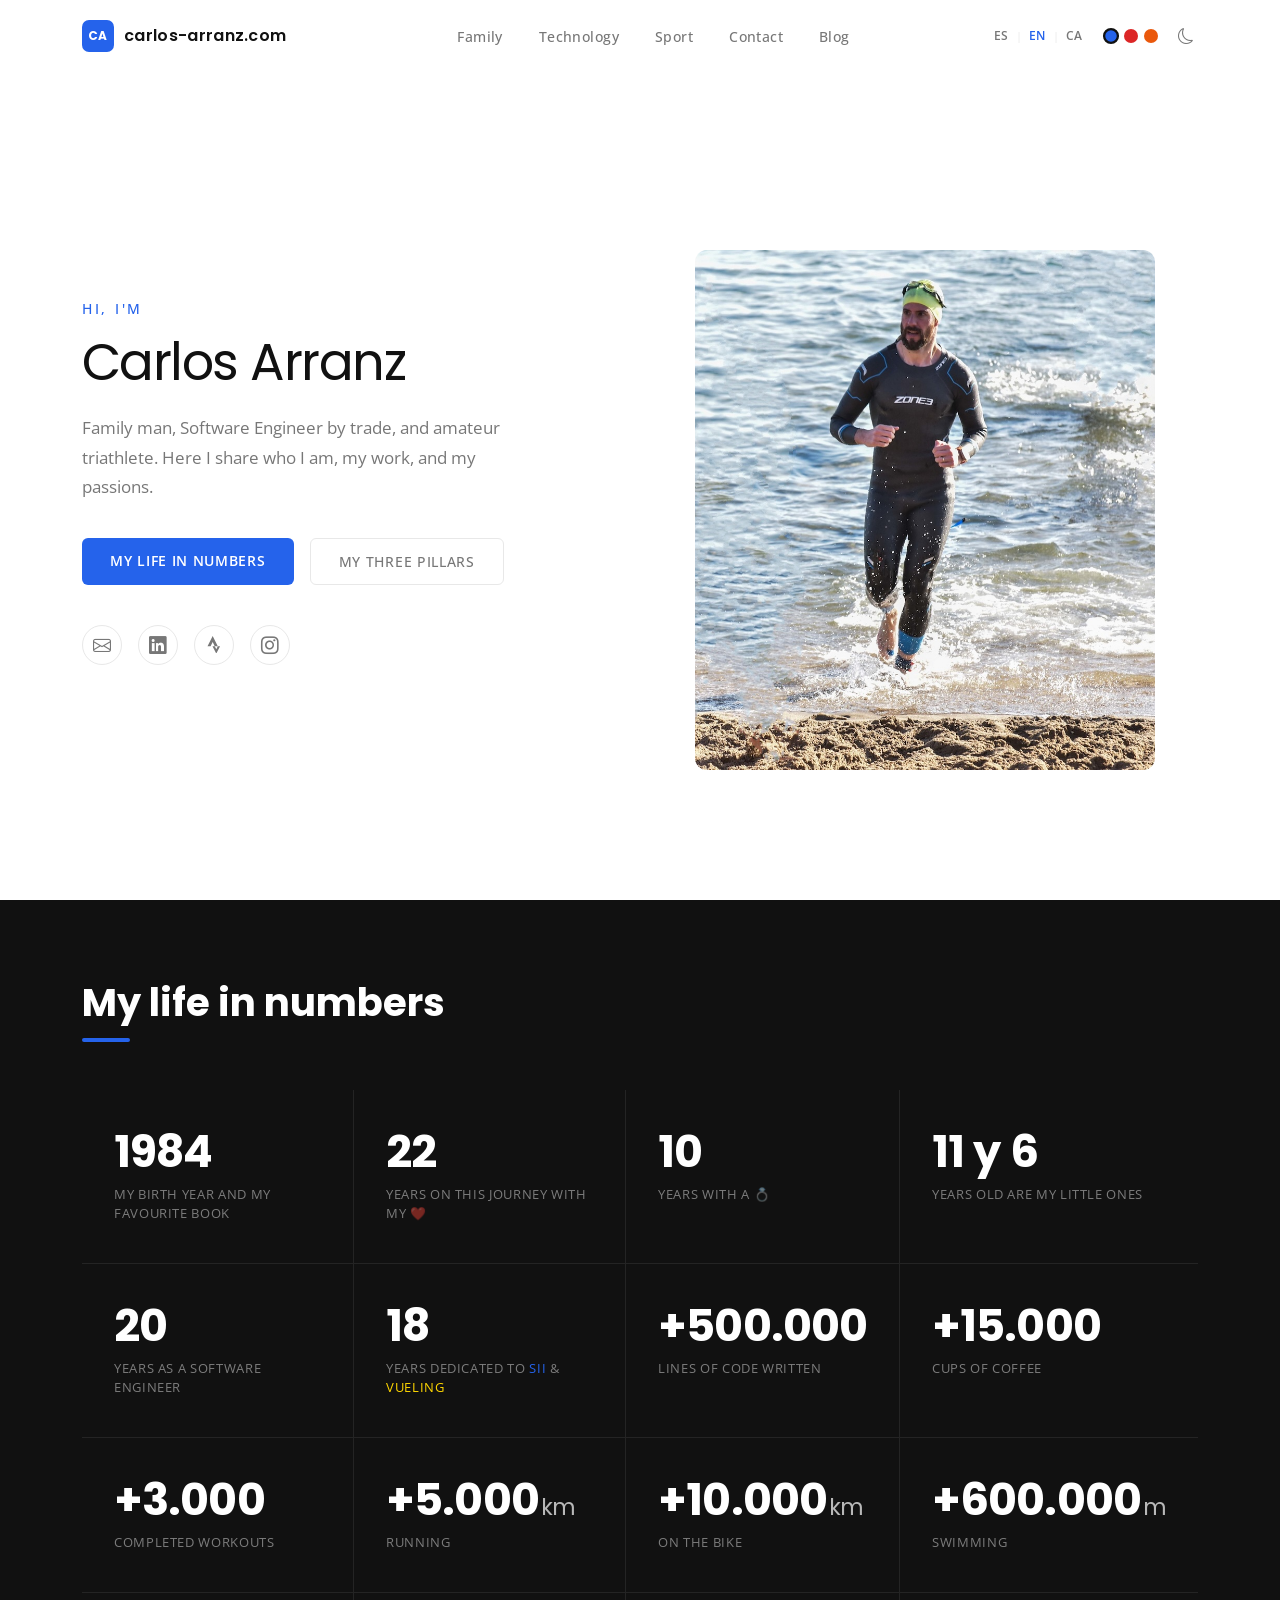
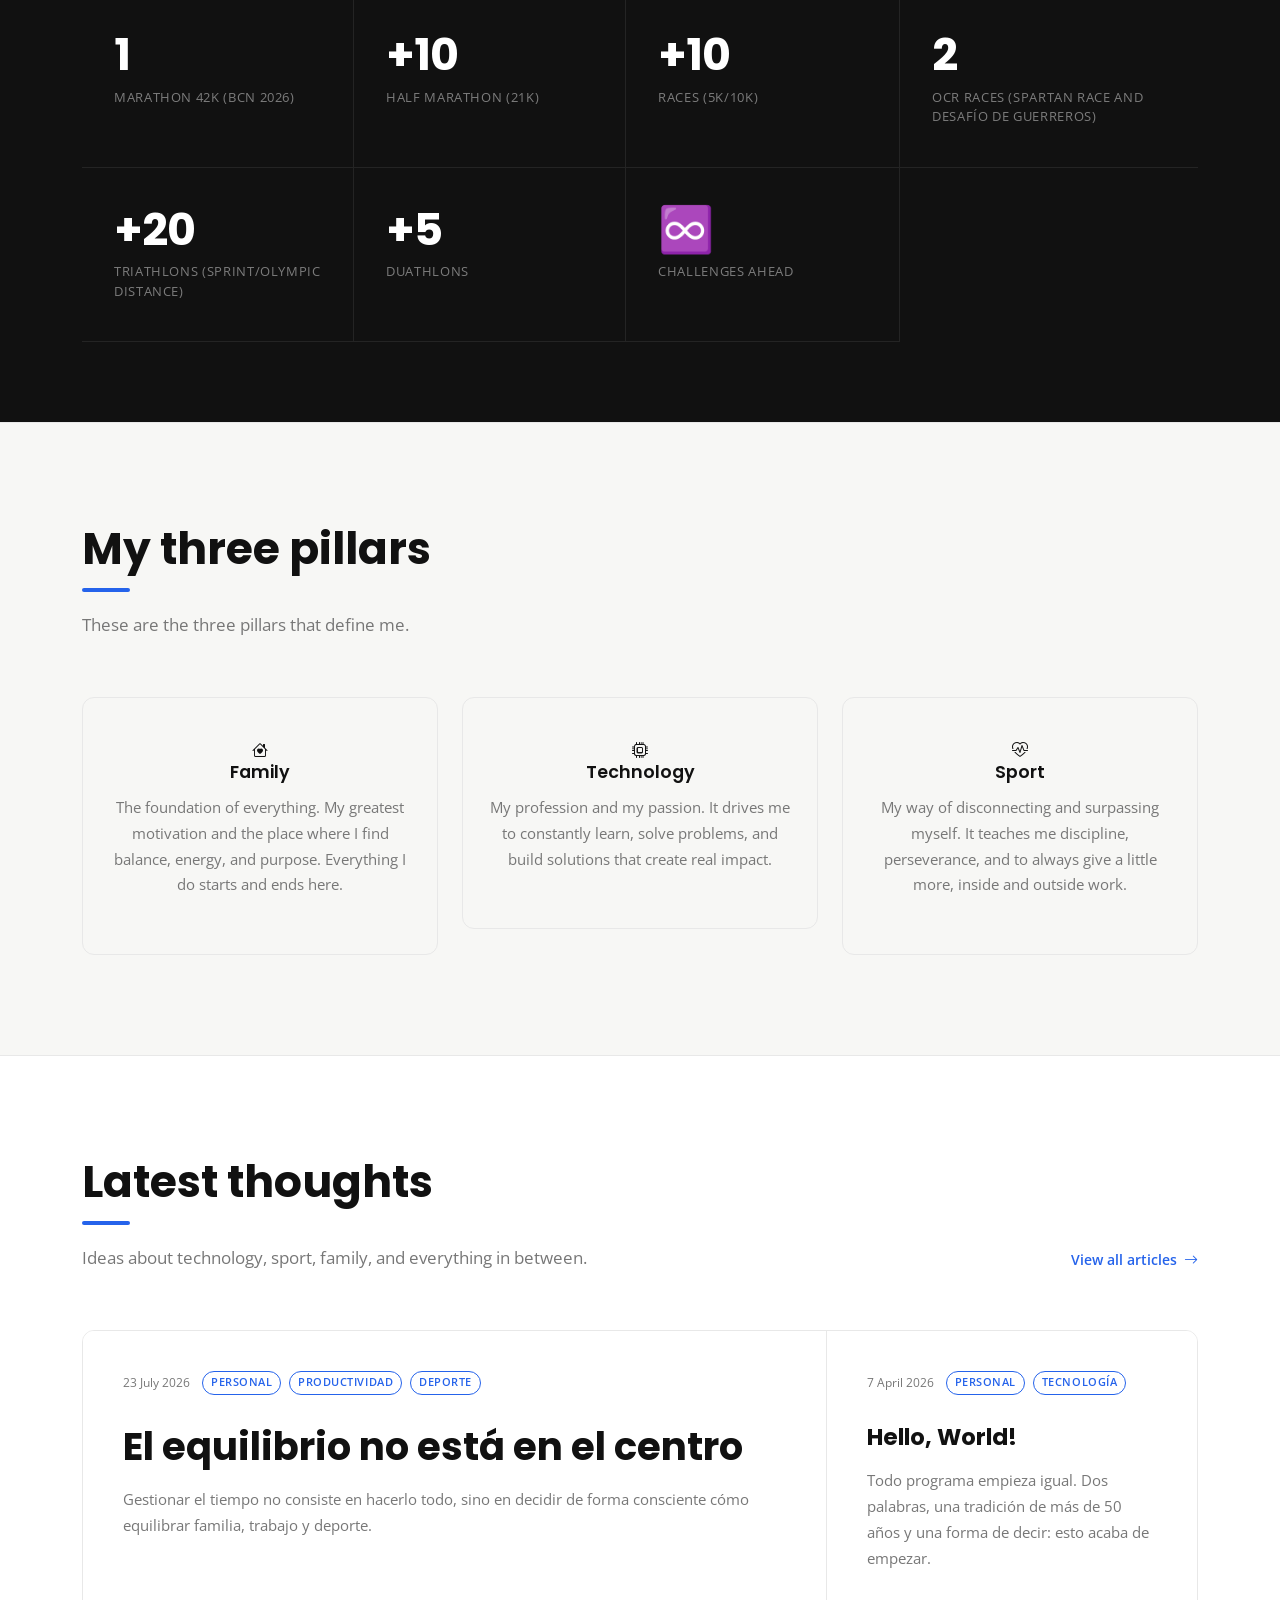
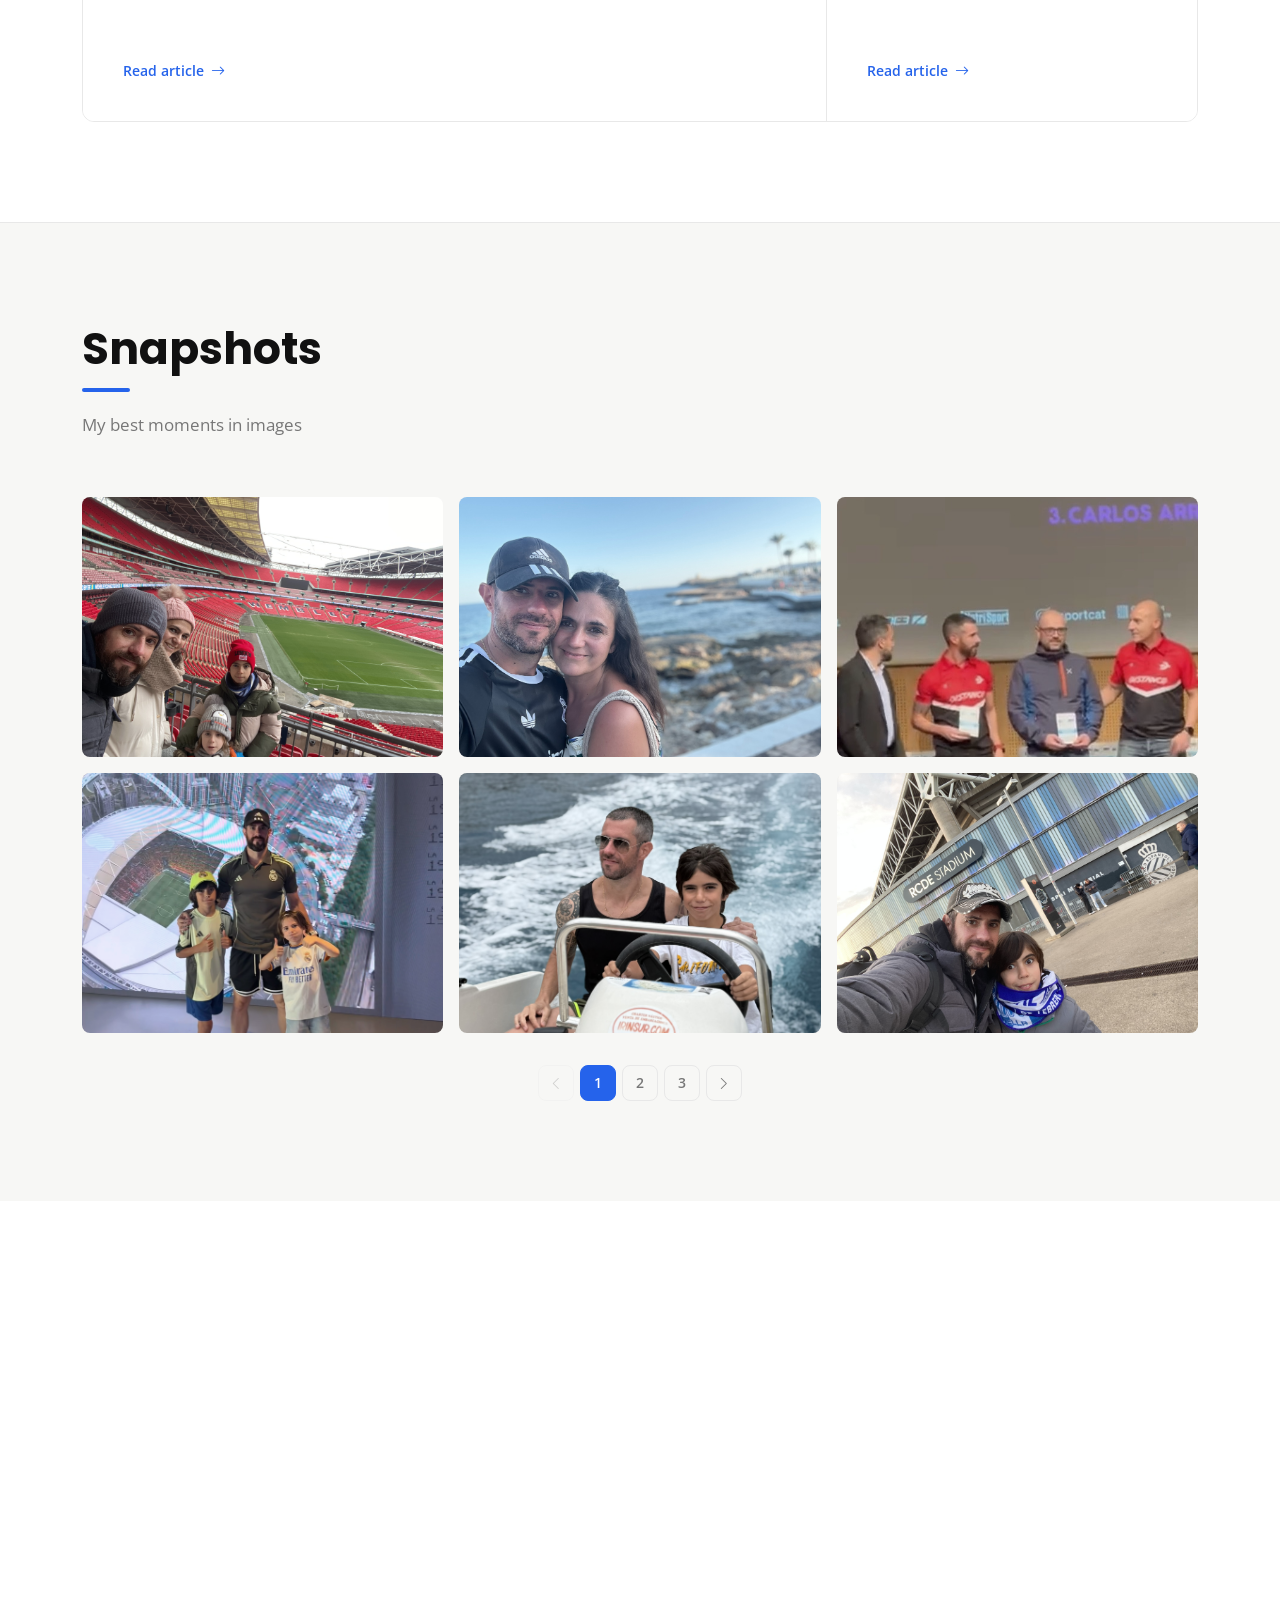
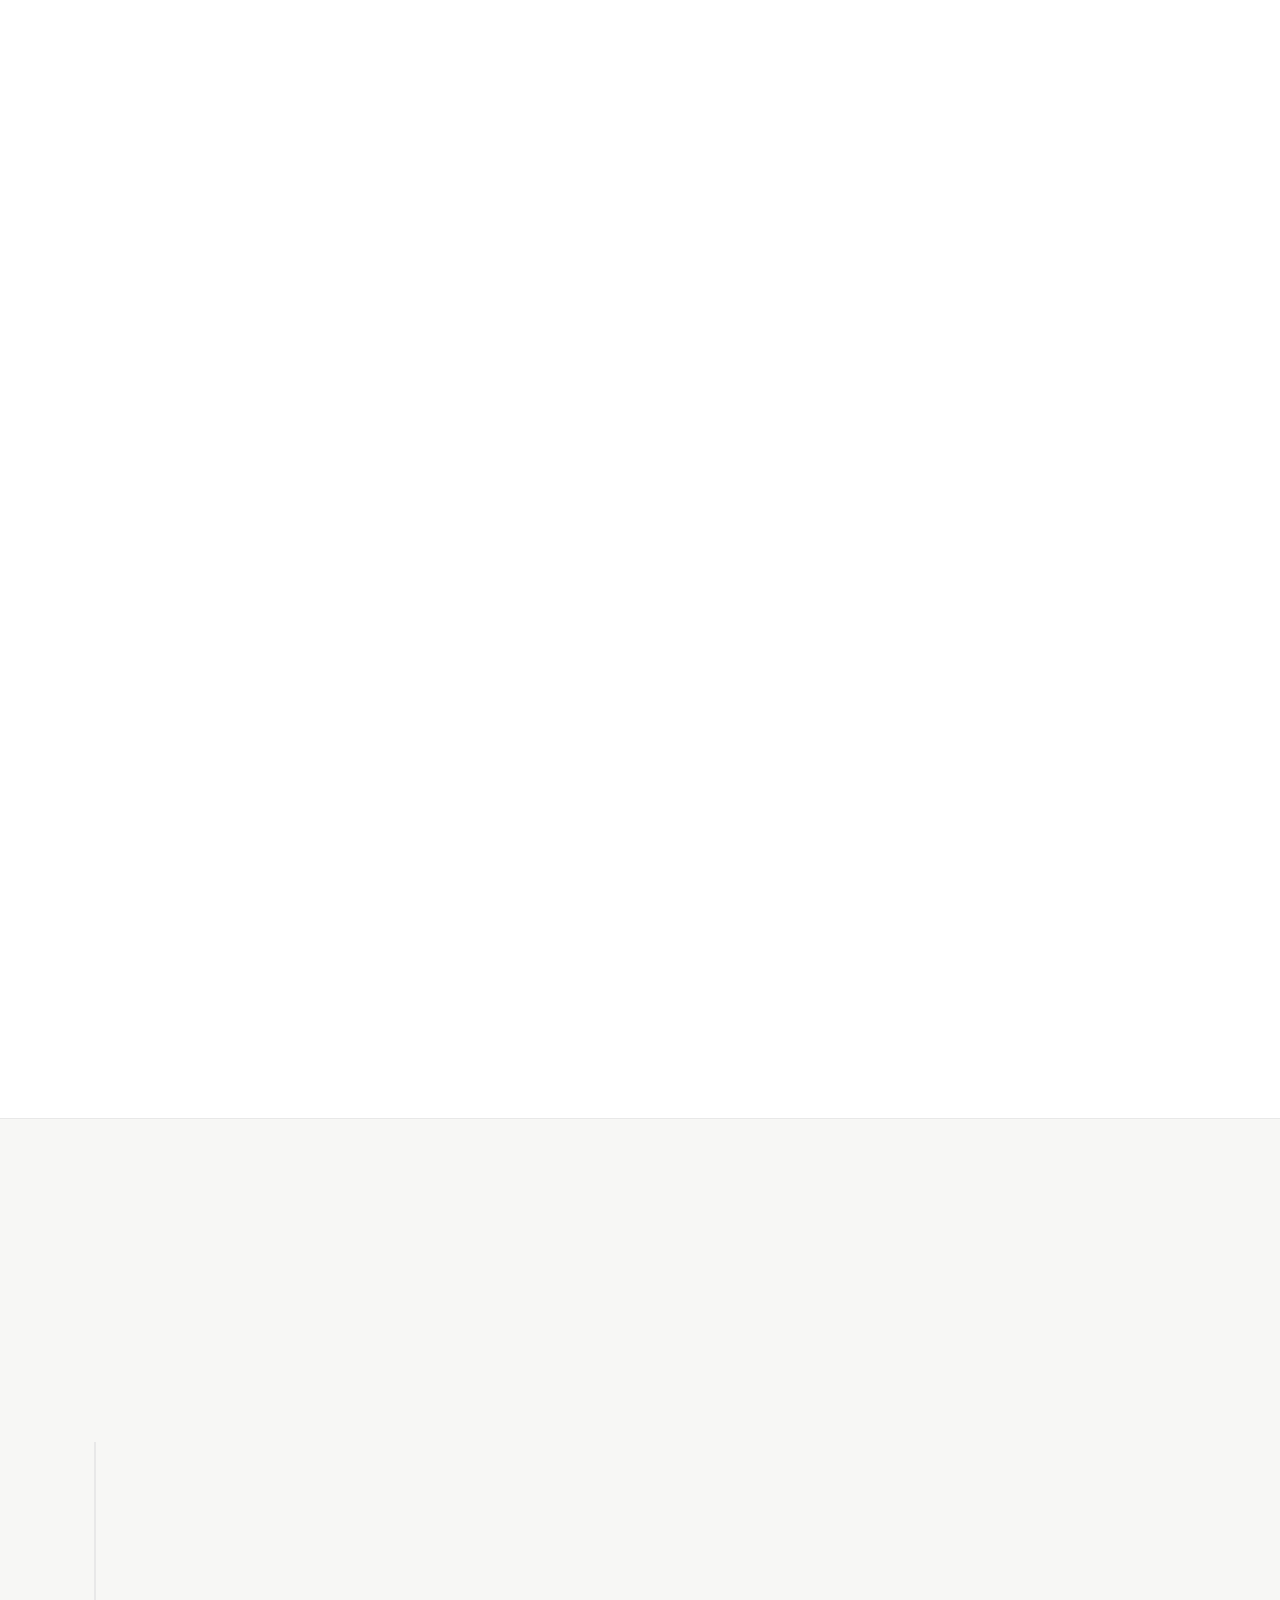
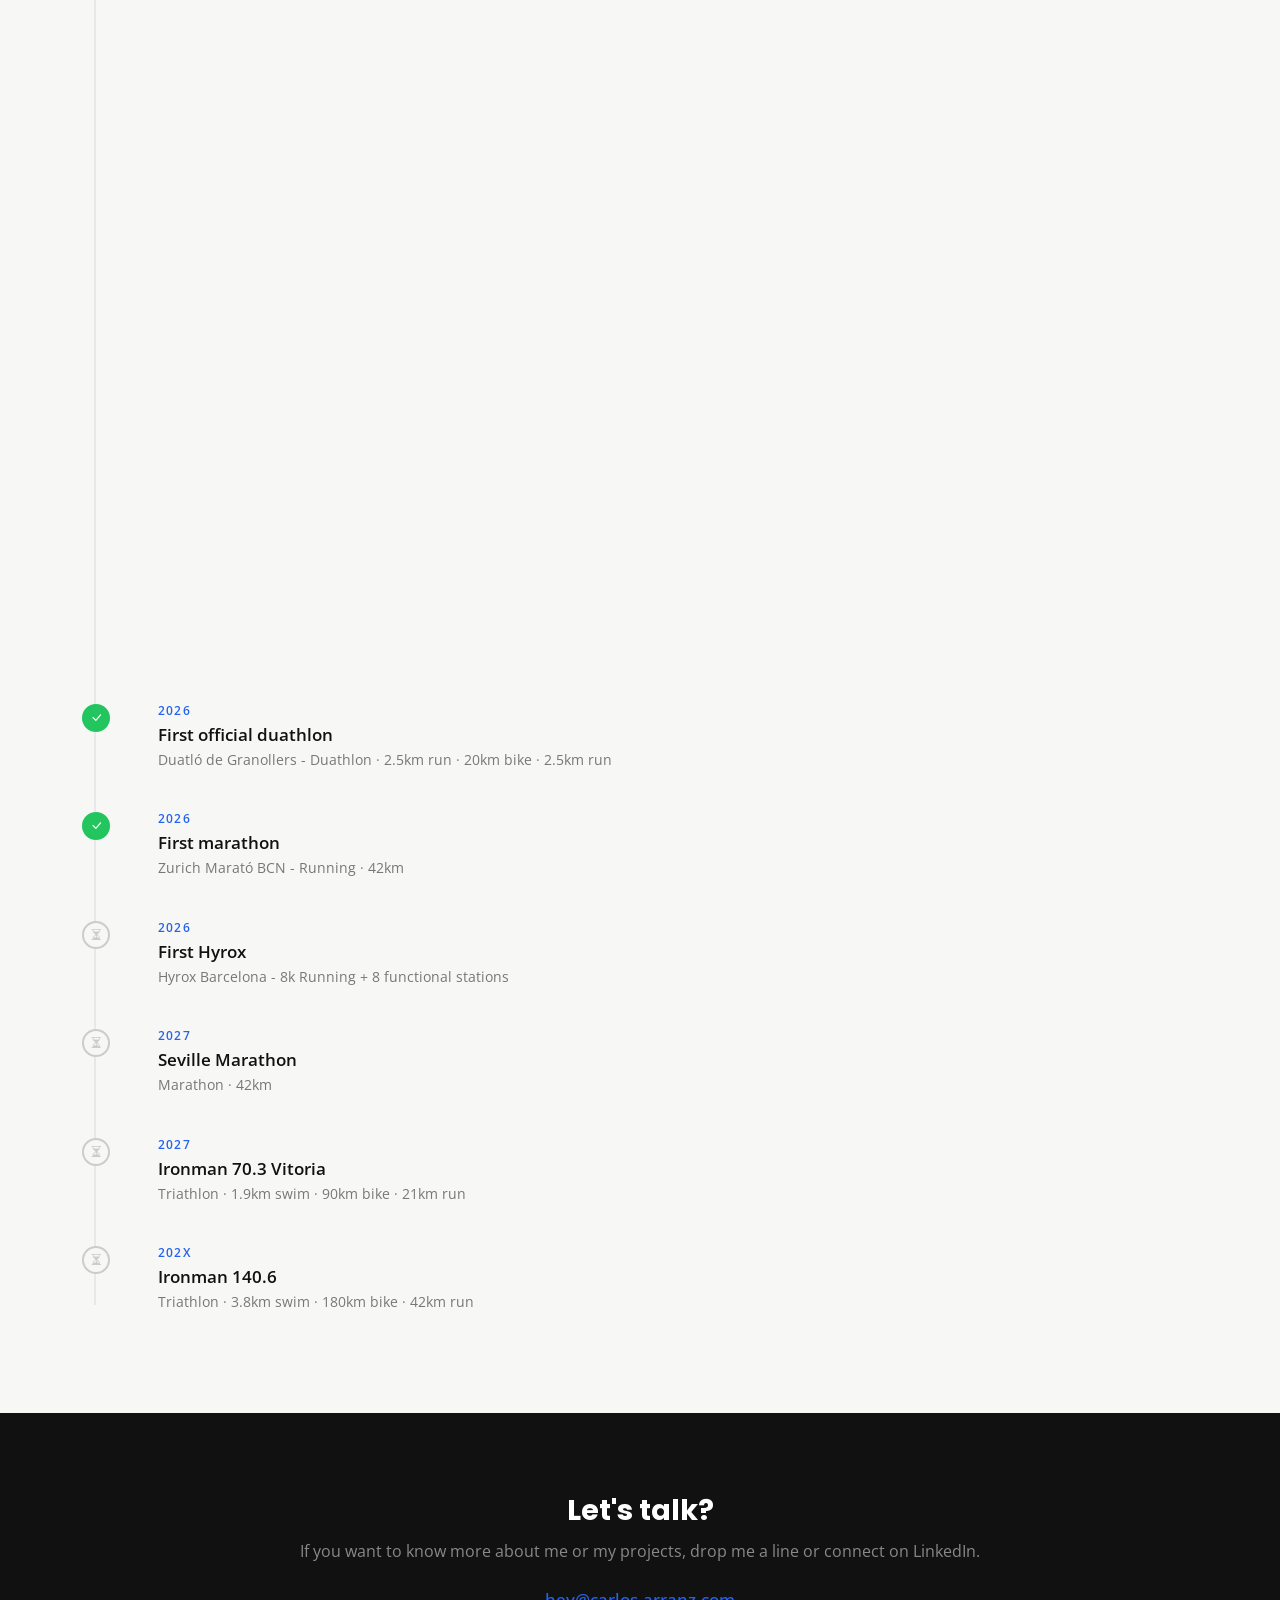
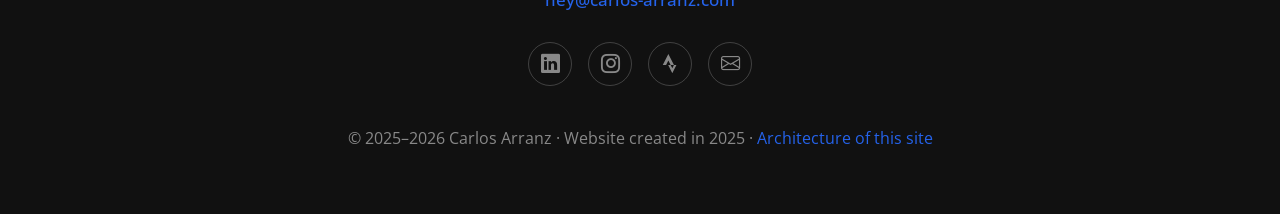
==== commit 2f1dbb5e: "Despliegue cambios" ====
--- a/index.html
+++ b/index.html
@@ -385,15 +385,6 @@
                         <span class="timeline-year">2026</span>
                         <h4 data-i18n="reto-2026-hyrox-title">Primer Hyrox</h4>
                         <p data-i18n="reto-2026-hyrox-desc">Hyrox Barcelona - 8k Running + 8 Estaciones funcionales</p>
-                    </div>
-                </div>
-
-                <div class="timeline-item pending">
-                    <div class="timeline-dot"><i class="bi bi-hourglass-split"></i></div>
-                    <div class="timeline-content">
-                        <span class="timeline-year">2026</span>
-                        <h4 data-i18n="reto-2026-deka-title">Primer DEKA Fit</h4>
-                        <p data-i18n="reto-2026-deka-desc">DEKA Fit - 5k Running + 10 Estaciones funcionales</p>
                     </div>
                 </div>
 
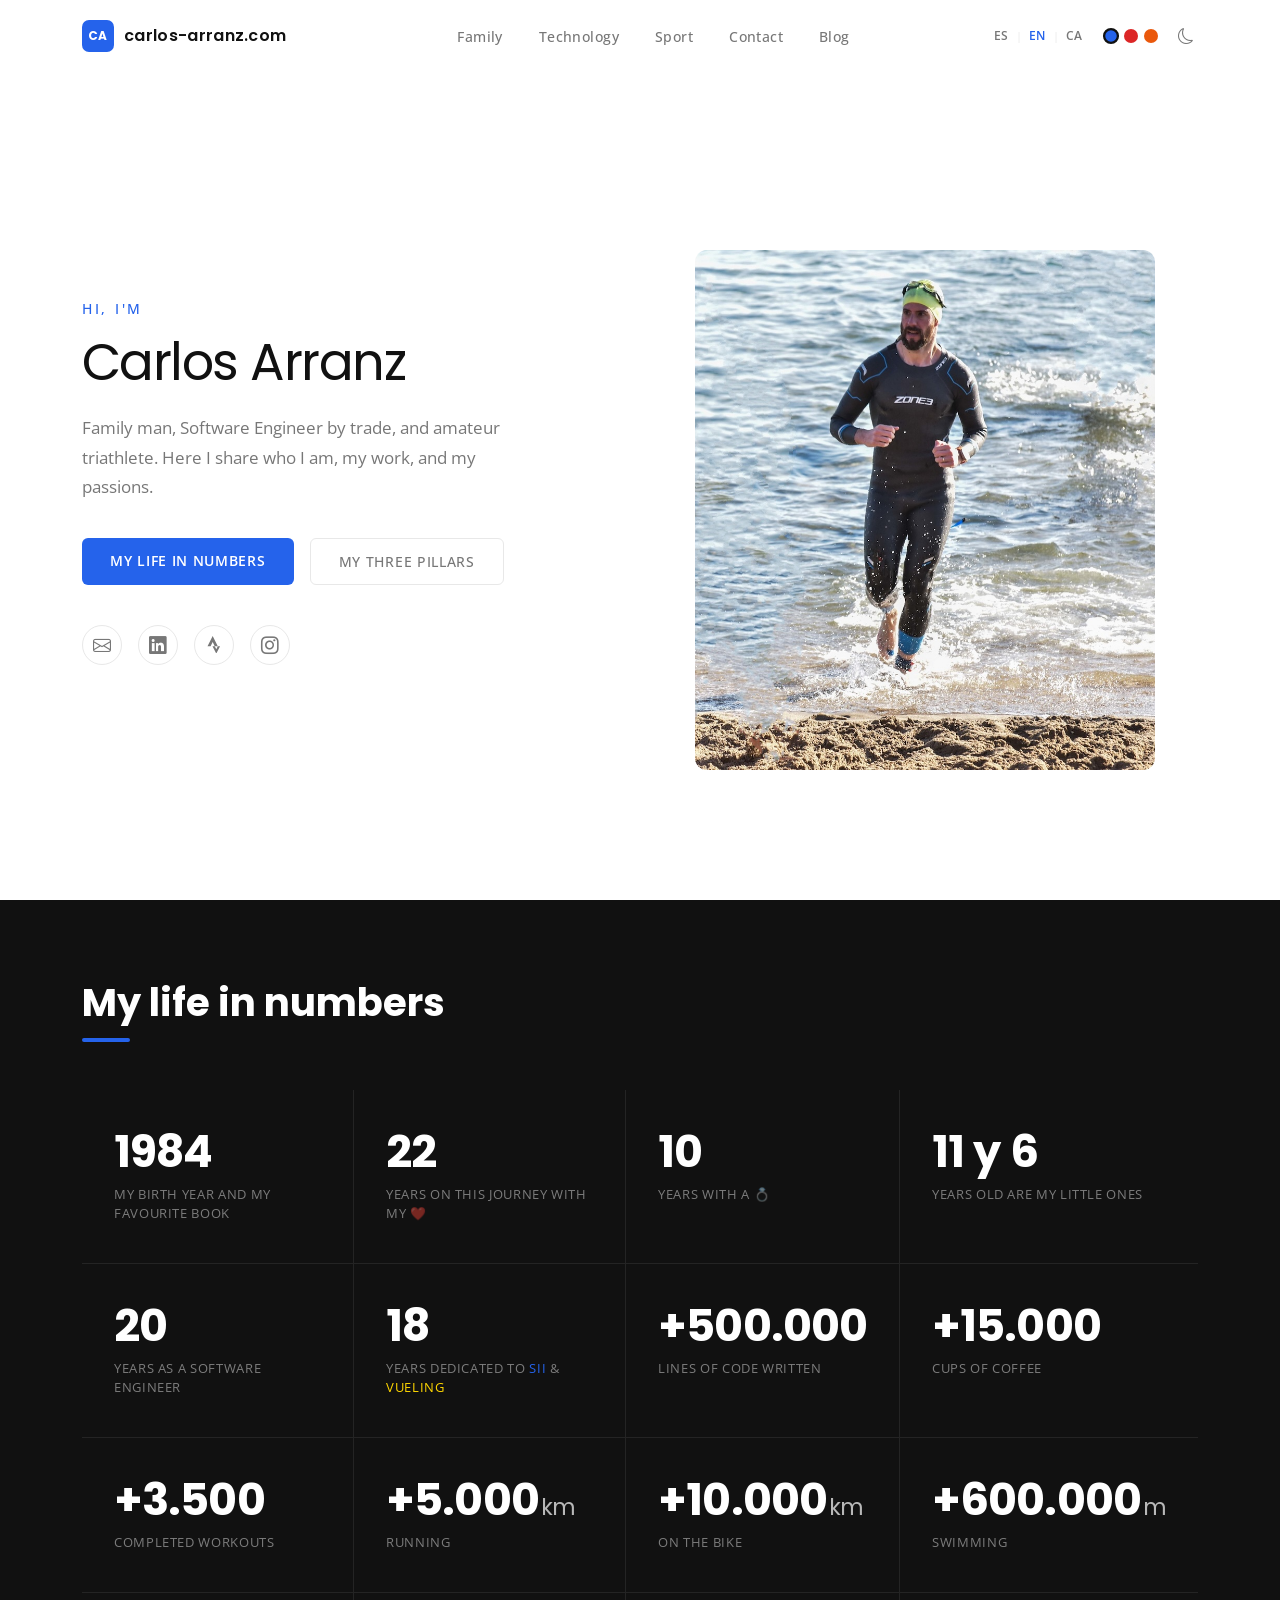
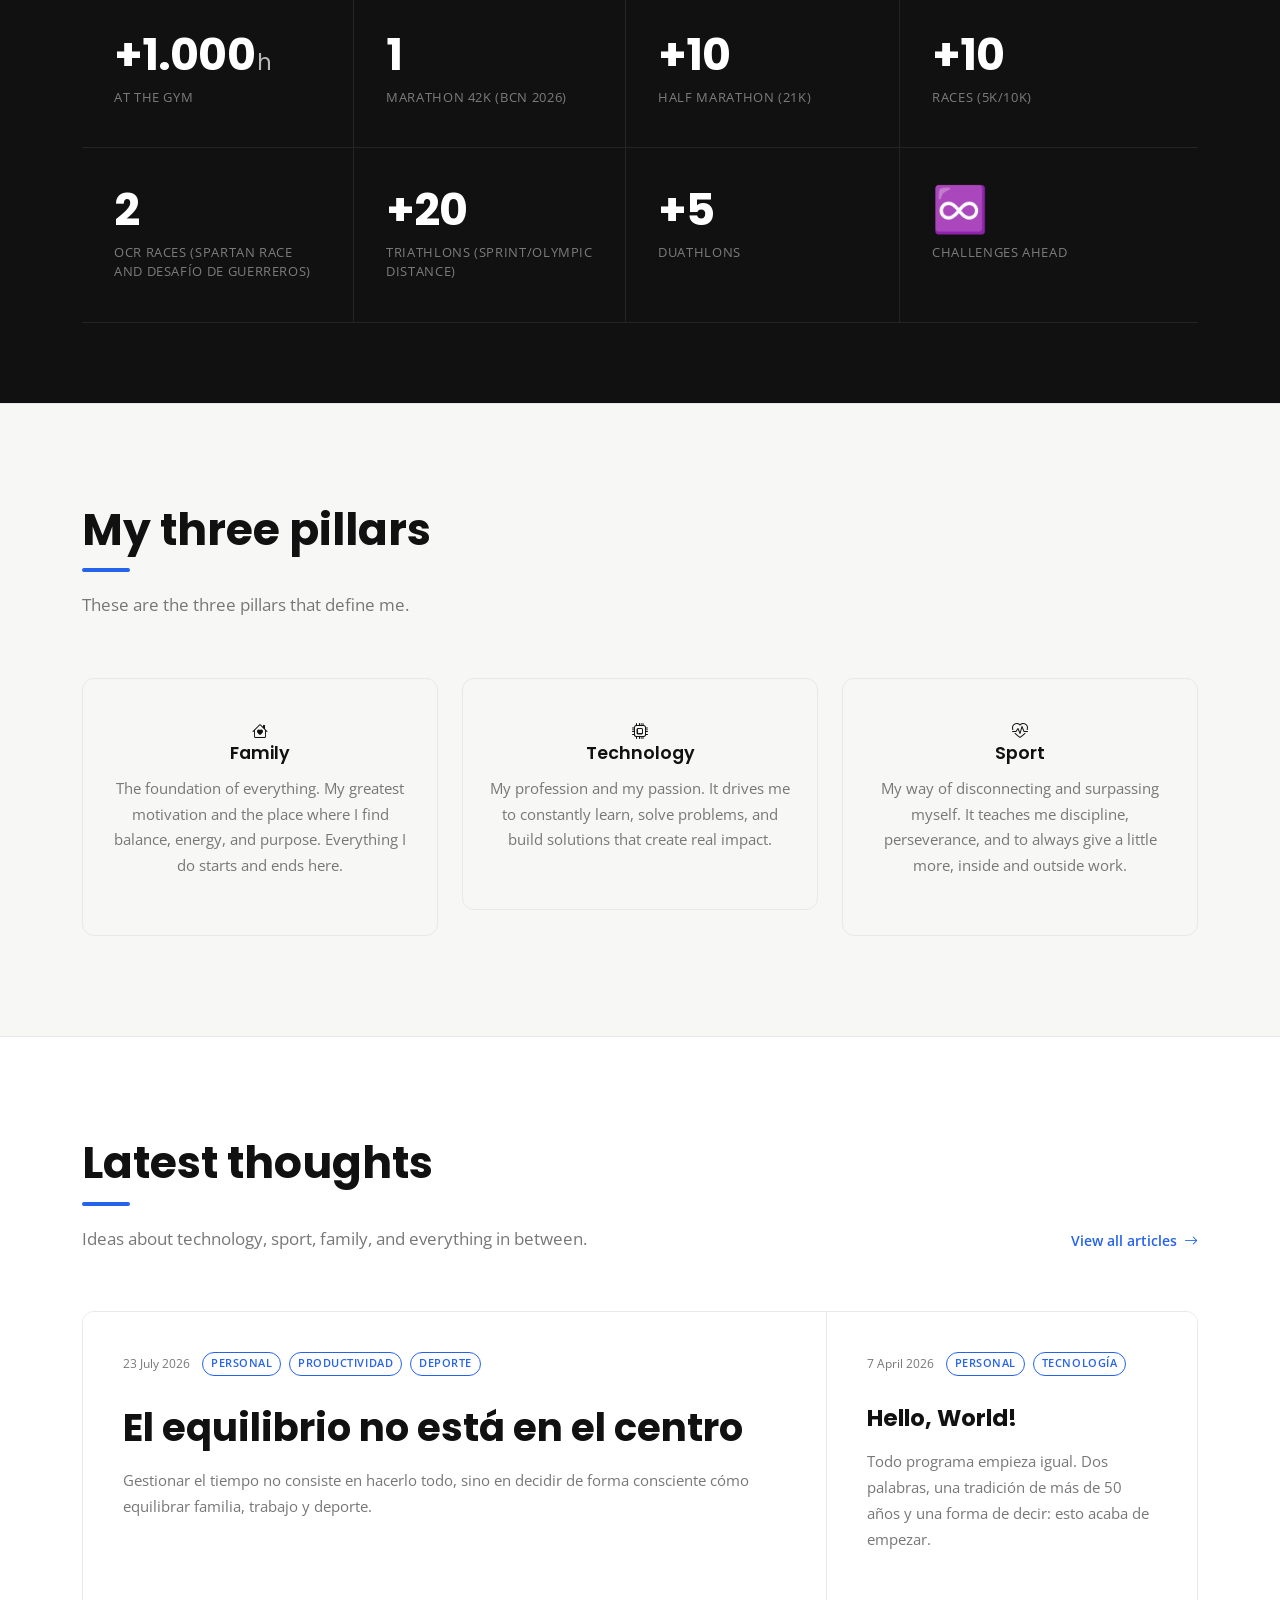
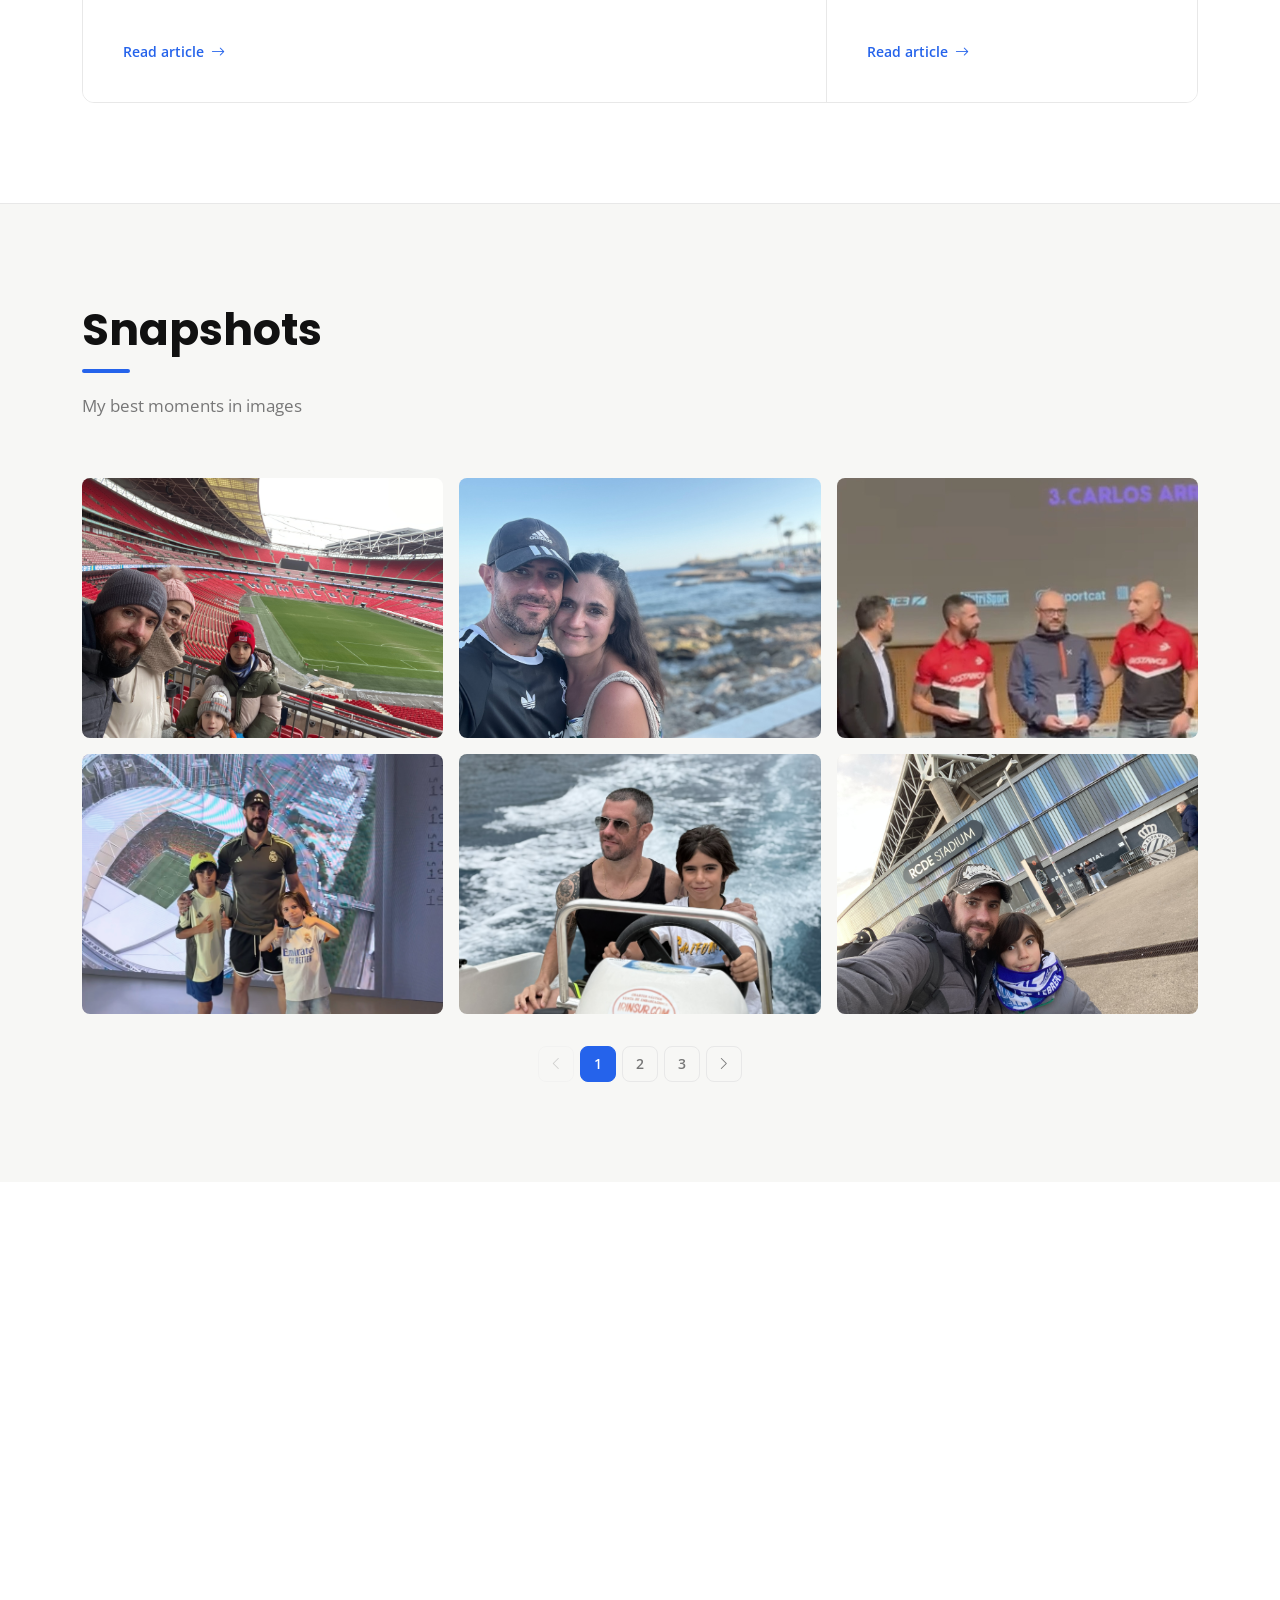
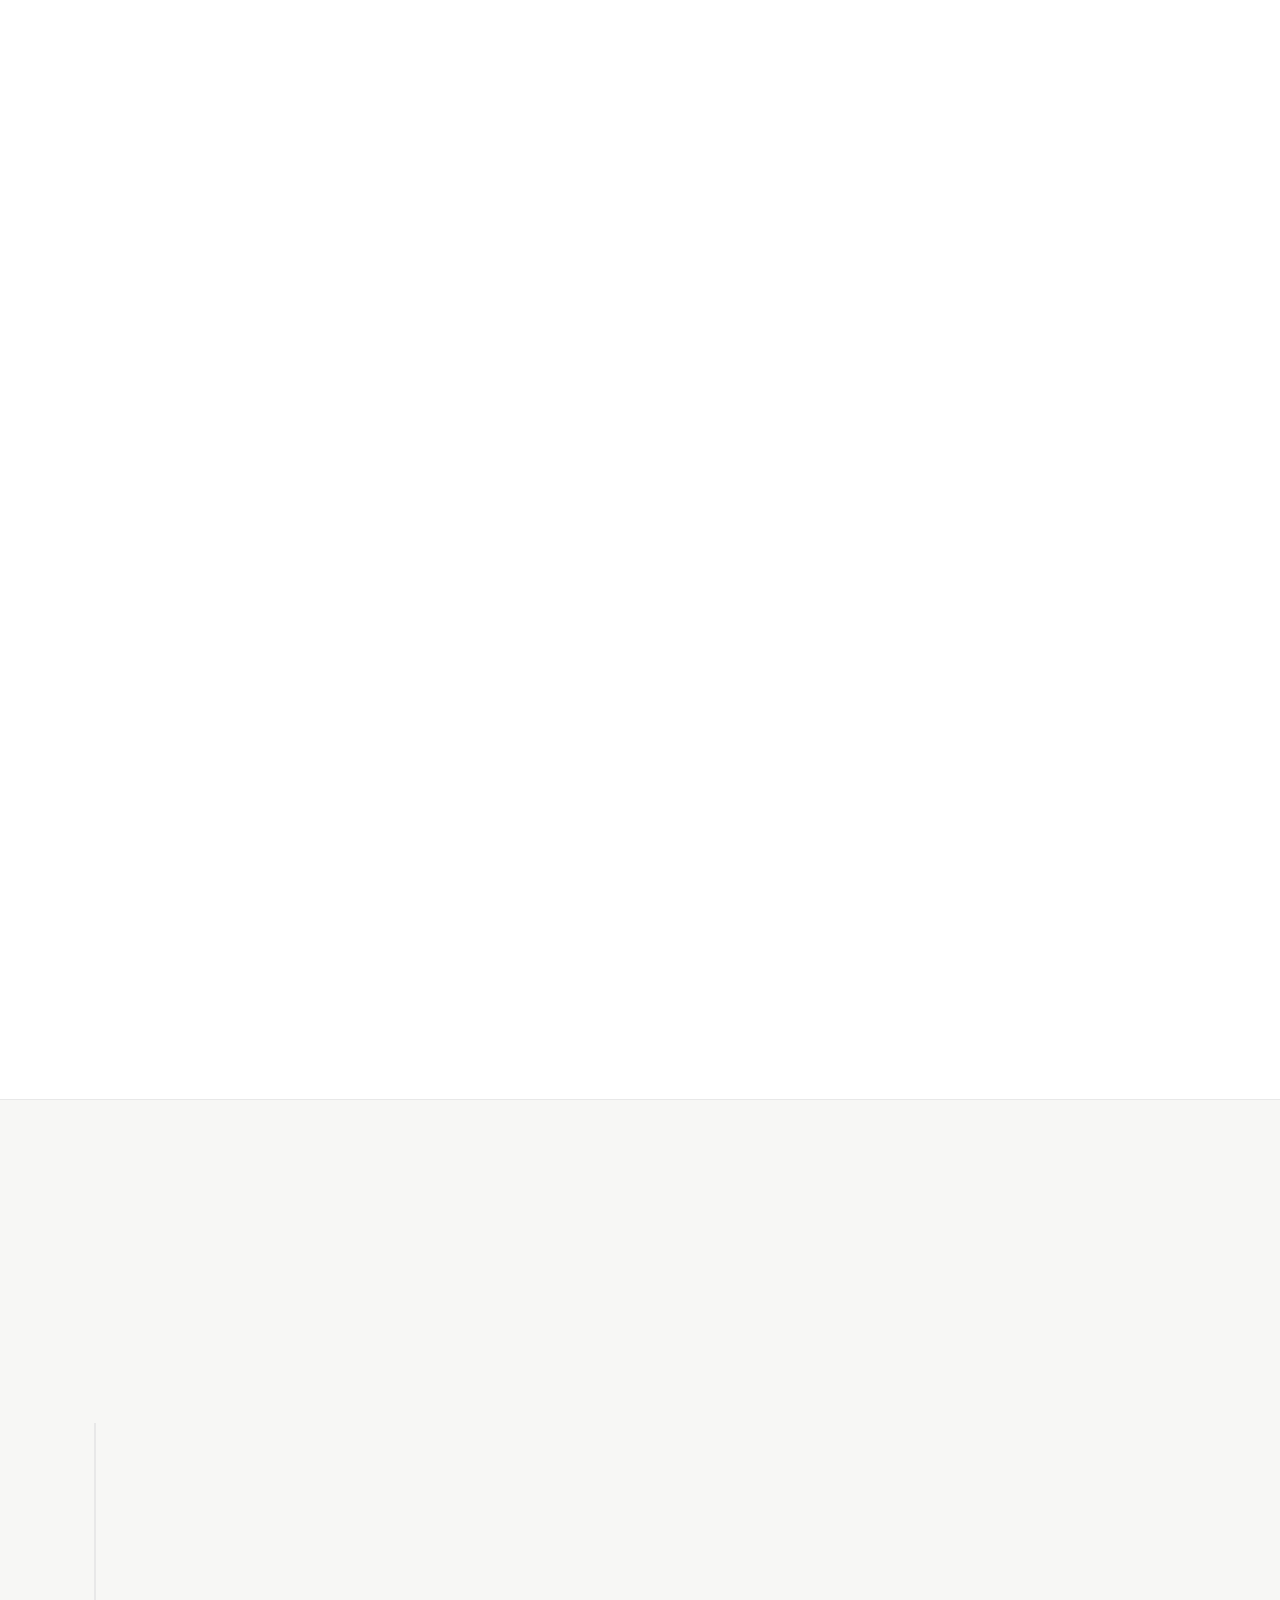
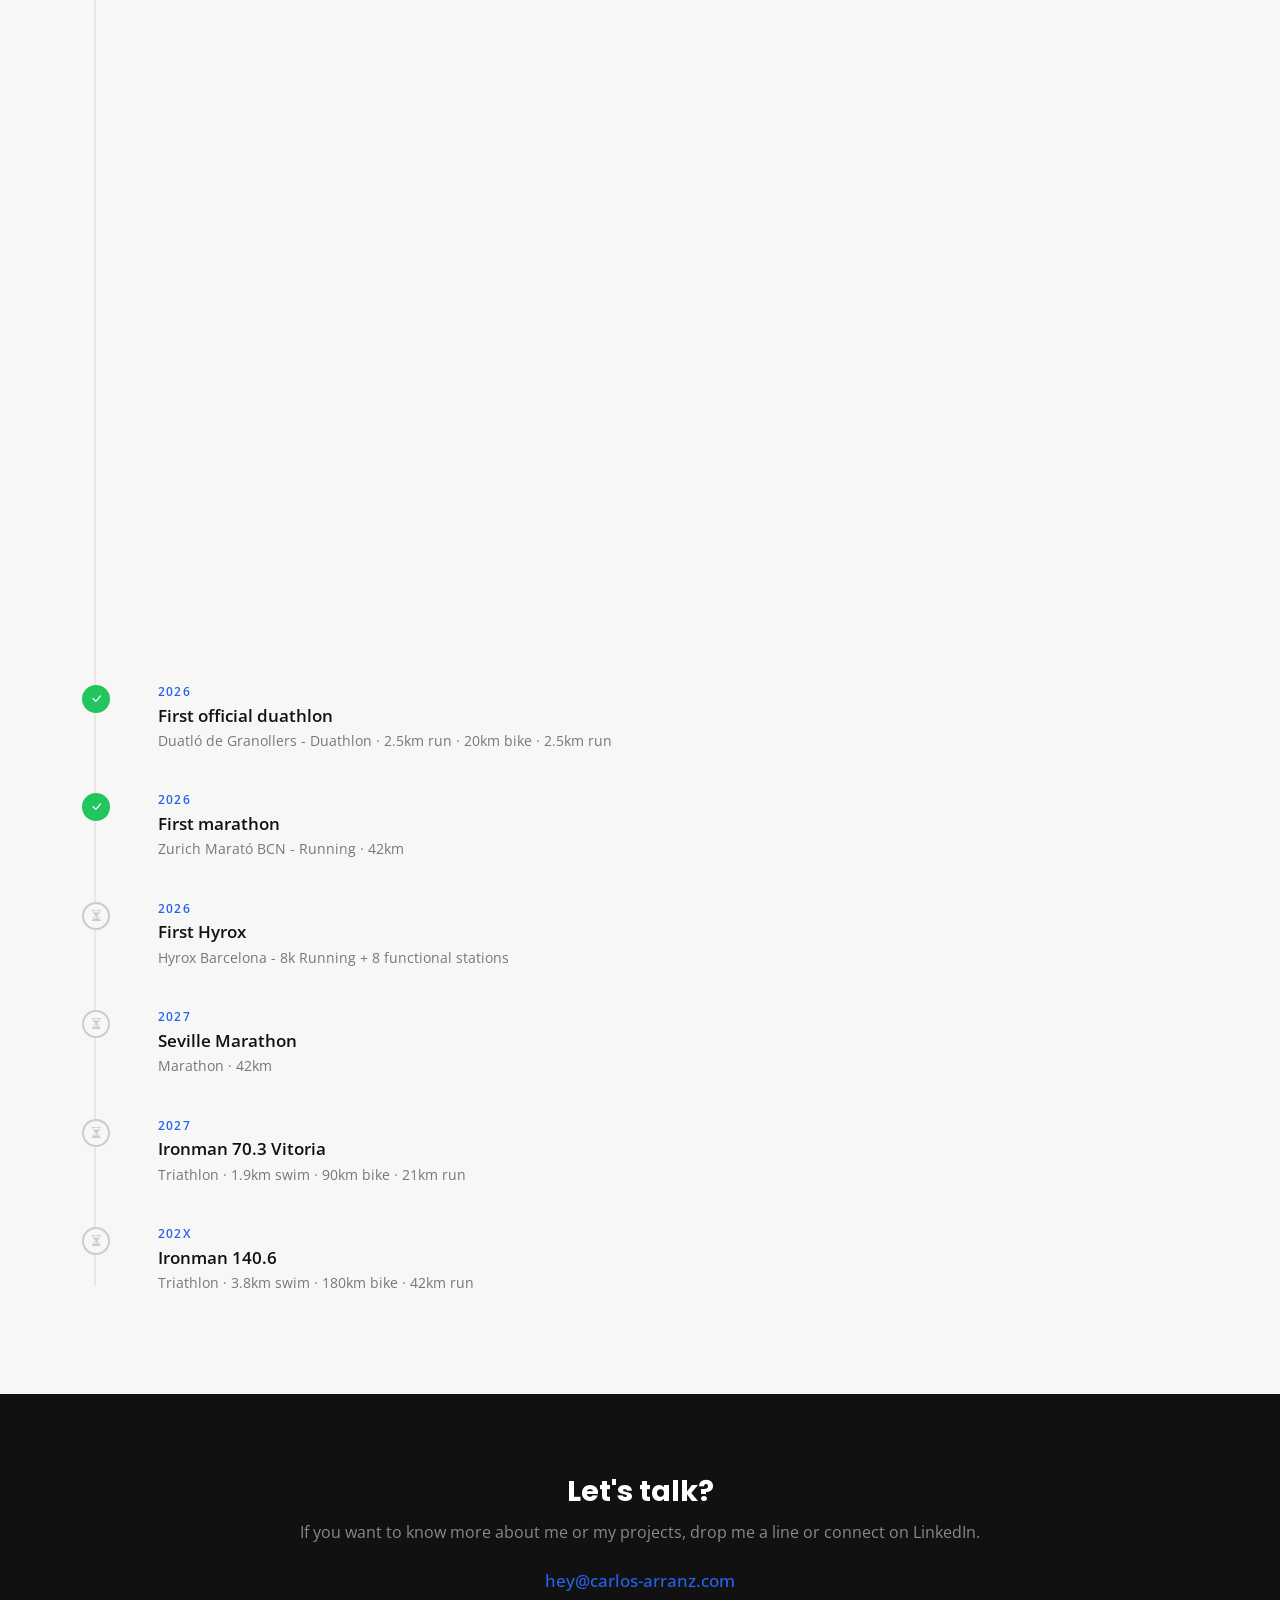
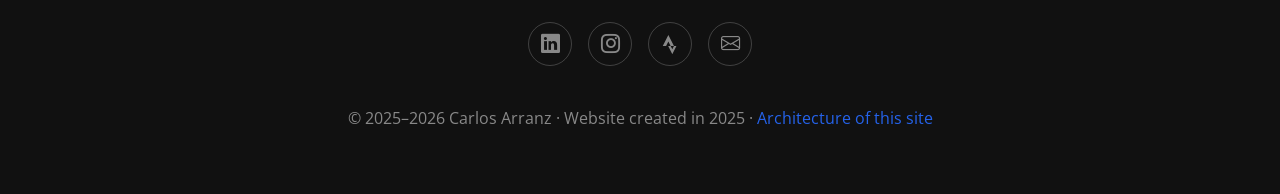
==== commit e1978378: "Add new gym statistic line." ====
--- a/index.html
+++ b/index.html
@@ -149,10 +149,11 @@
                 <div class="number-item"><span class="number-value" id="years-siivueling"></span><span class="number-label" data-i18n-html="num-siivueling">Años para <a href="https://siigroup-spain.com" target="_blank">SII</a> & <a href="https://vueling.com" target="_blank">Vueling</a></span></div>
                 <div class="number-item"><span class="number-value">+500.000</span><span class="number-label" data-i18n="num-code">Líneas de código escritas</span></div>
                 <div class="number-item"><span class="number-value">+15.000</span><span class="number-label" data-i18n="num-coffee">Tazas de café</span></div>
-                <div class="number-item"><span class="number-value">+3.000</span><span class="number-label" data-i18n="num-workouts">Entrenos completados</span></div>
+                <div class="number-item"><span class="number-value">+3.500</span><span class="number-label" data-i18n="num-workouts">Entrenos completados</span></div>
                 <div class="number-item"><span class="number-value">+5.000<small>km</small></span><span class="number-label" data-i18n="num-running">Corriendo</span></div>
                 <div class="number-item"><span class="number-value">+10.000<small>km</small></span><span class="number-label" data-i18n="num-cycling">En bici</span></div>
                 <div class="number-item"><span class="number-value">+600.000<small>m</small></span><span class="number-label" data-i18n="num-swimming">Nadando</span></div>
+                <div class="number-item"><span class="number-value">+1.000<small>h</small></span><span class="number-label" data-i18n="num-gym">De gym</span></div>
                 <div class="number-item"><span class="number-value">1</span><span class="number-label" data-i18n="num-marathon">Maratón</span></div>
                 <div class="number-item"><span class="number-value">+10</span><span class="number-label" data-i18n="num-halfmarathon">Medias maratones</span></div>
                 <div class="number-item"><span class="number-value">+10</span><span class="number-label" data-i18n="num-short-races">Carreras de 5 y 10 km</span></div>
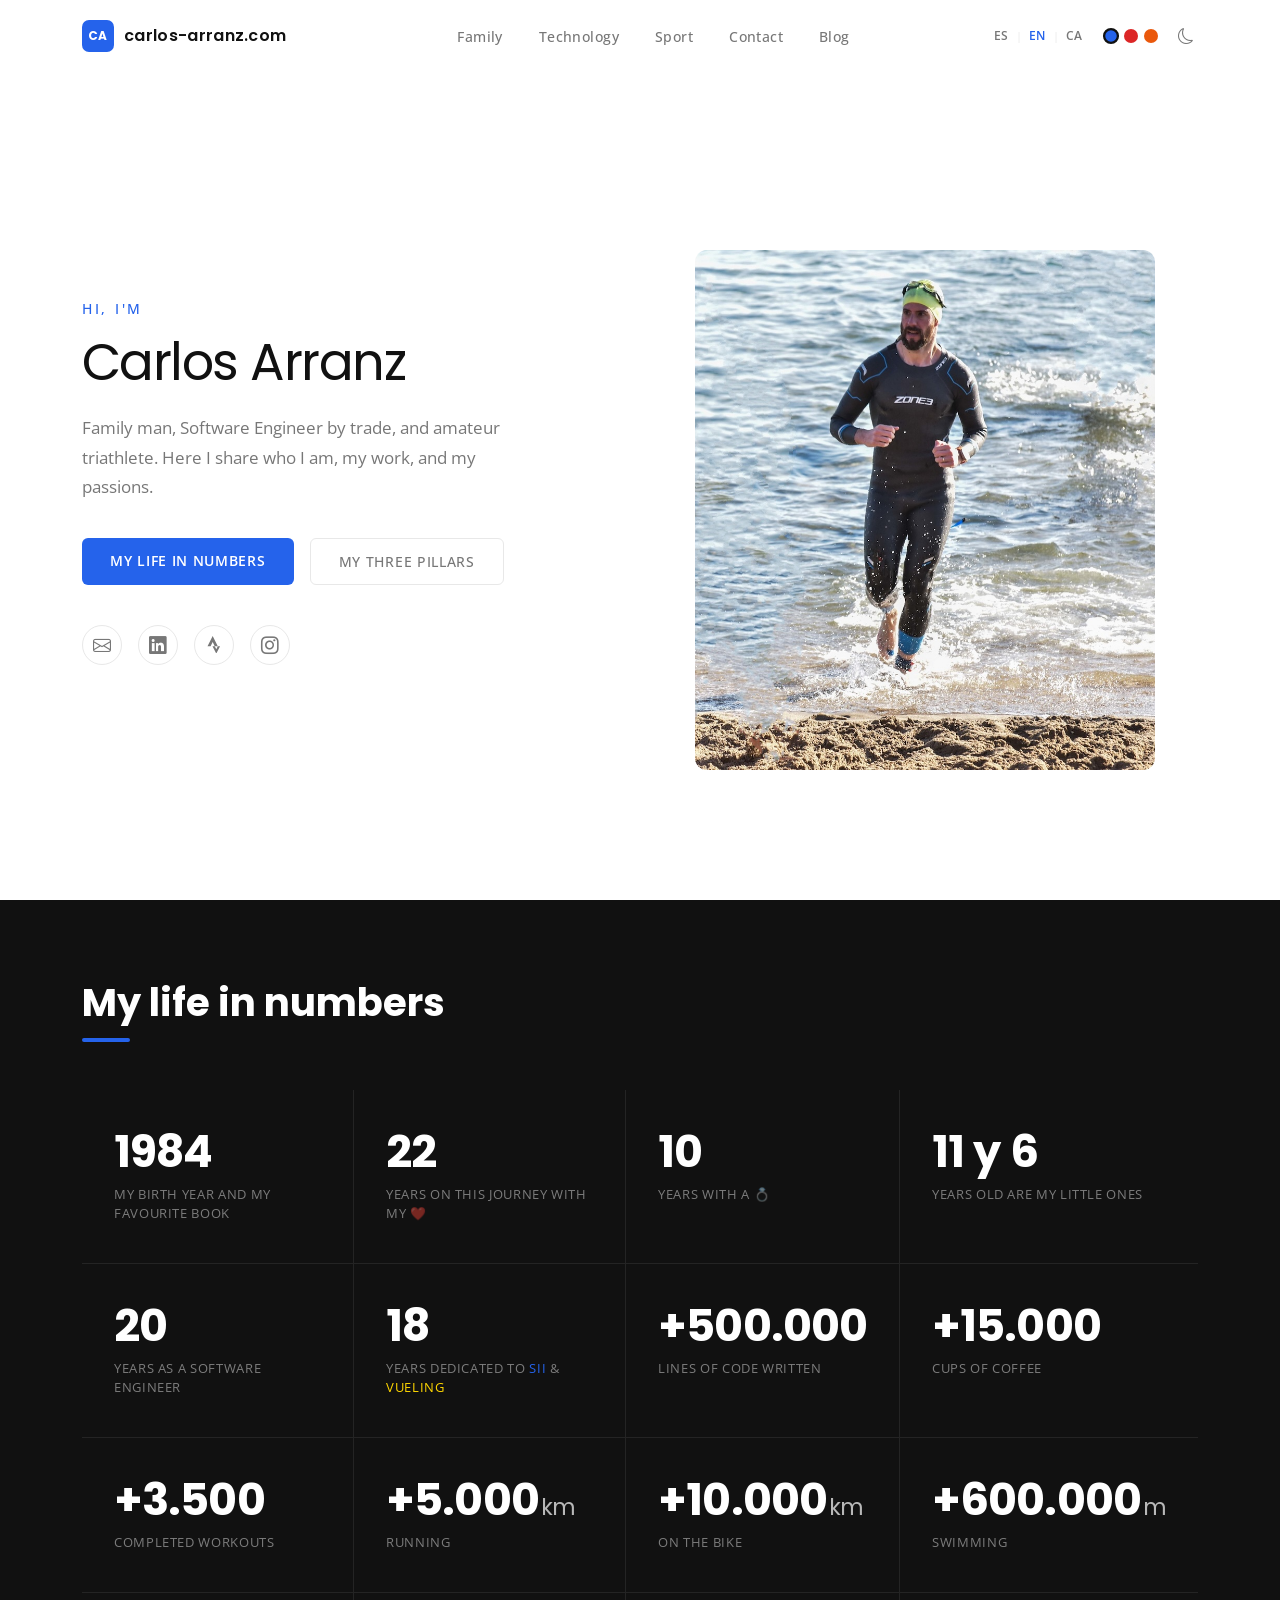
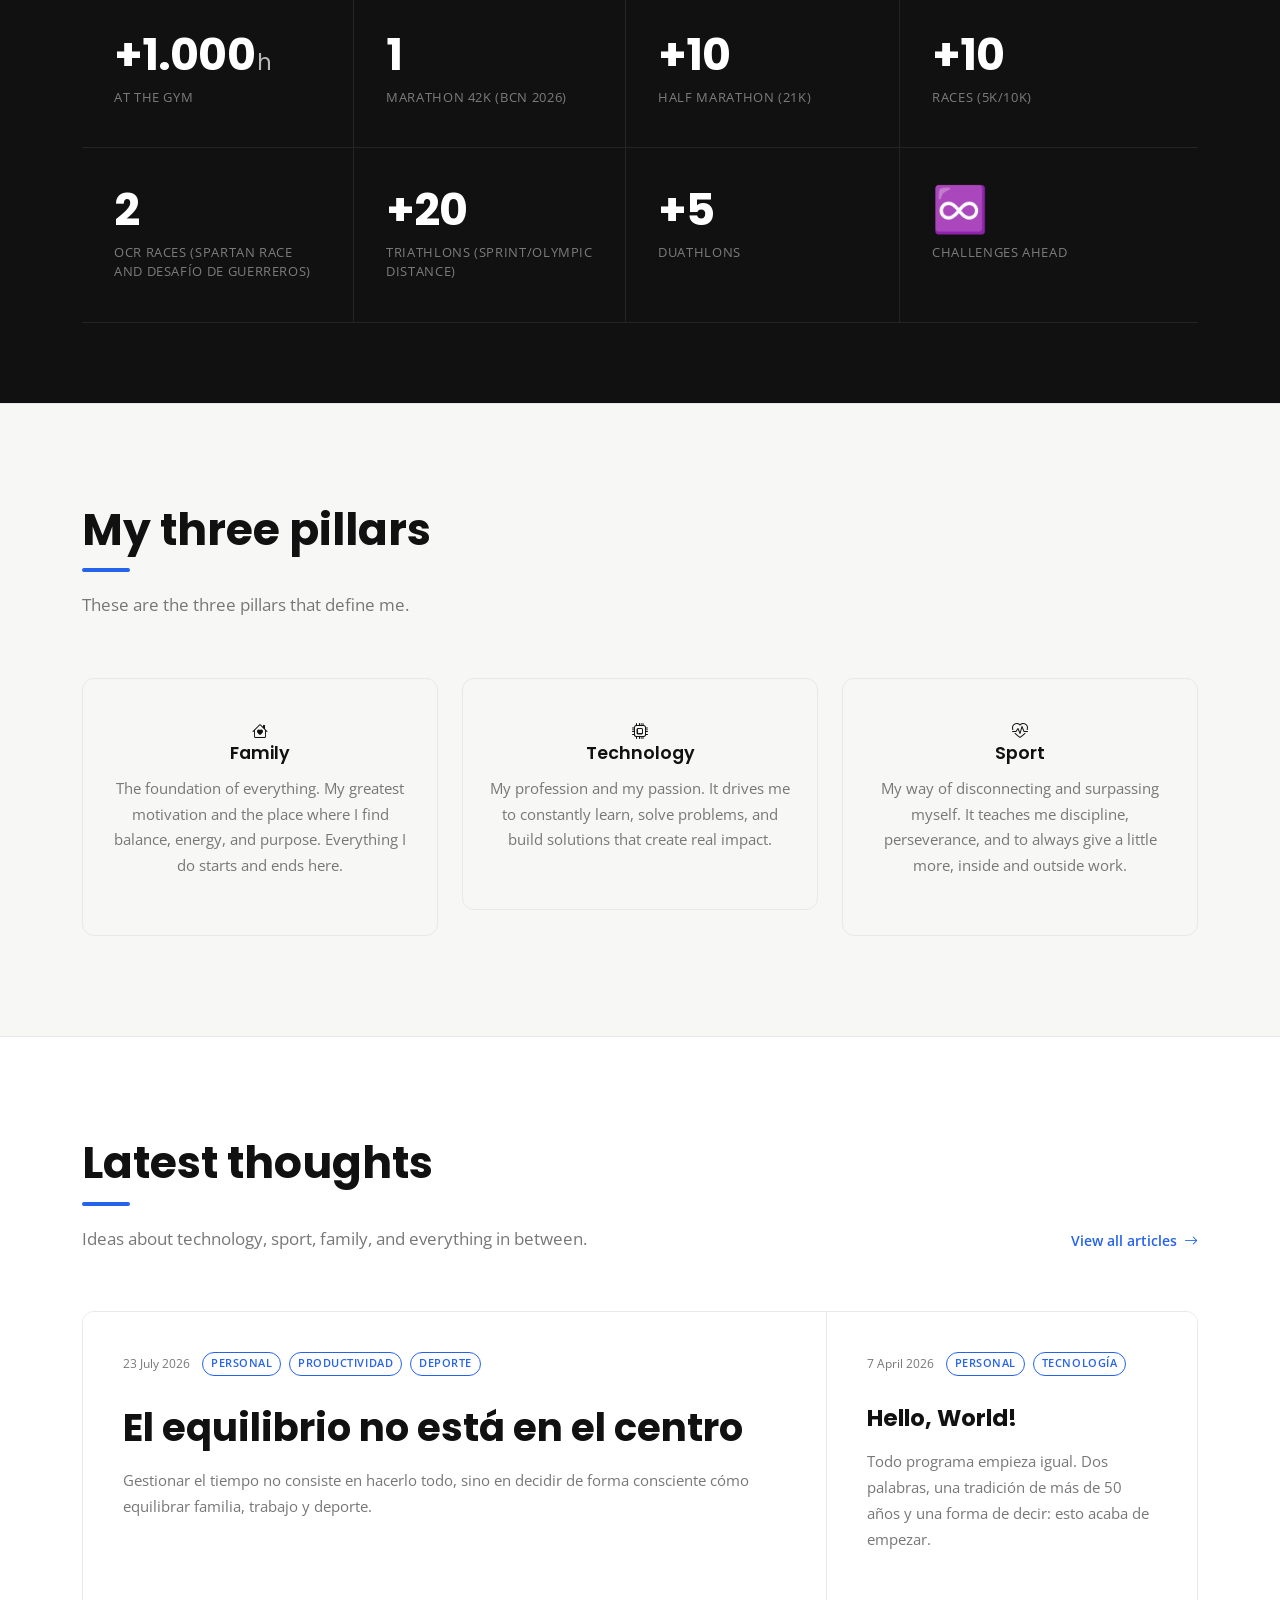
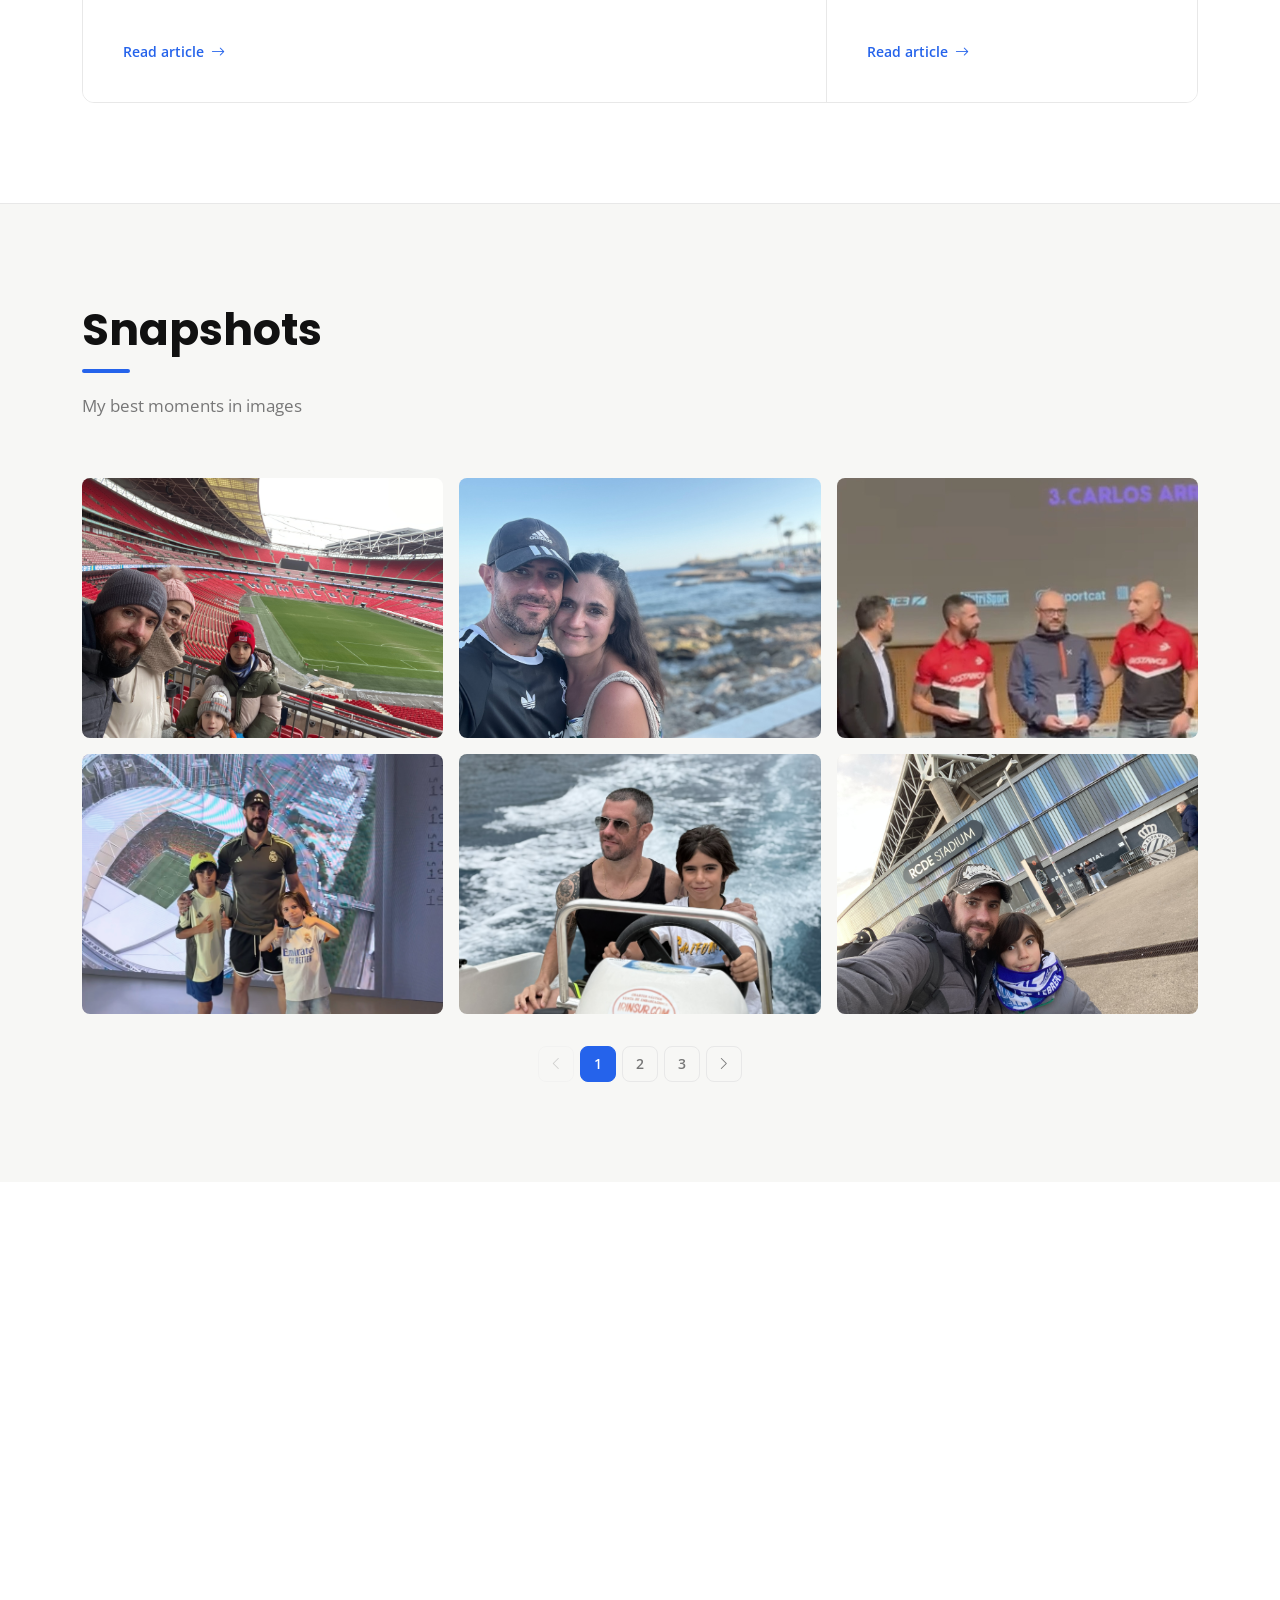
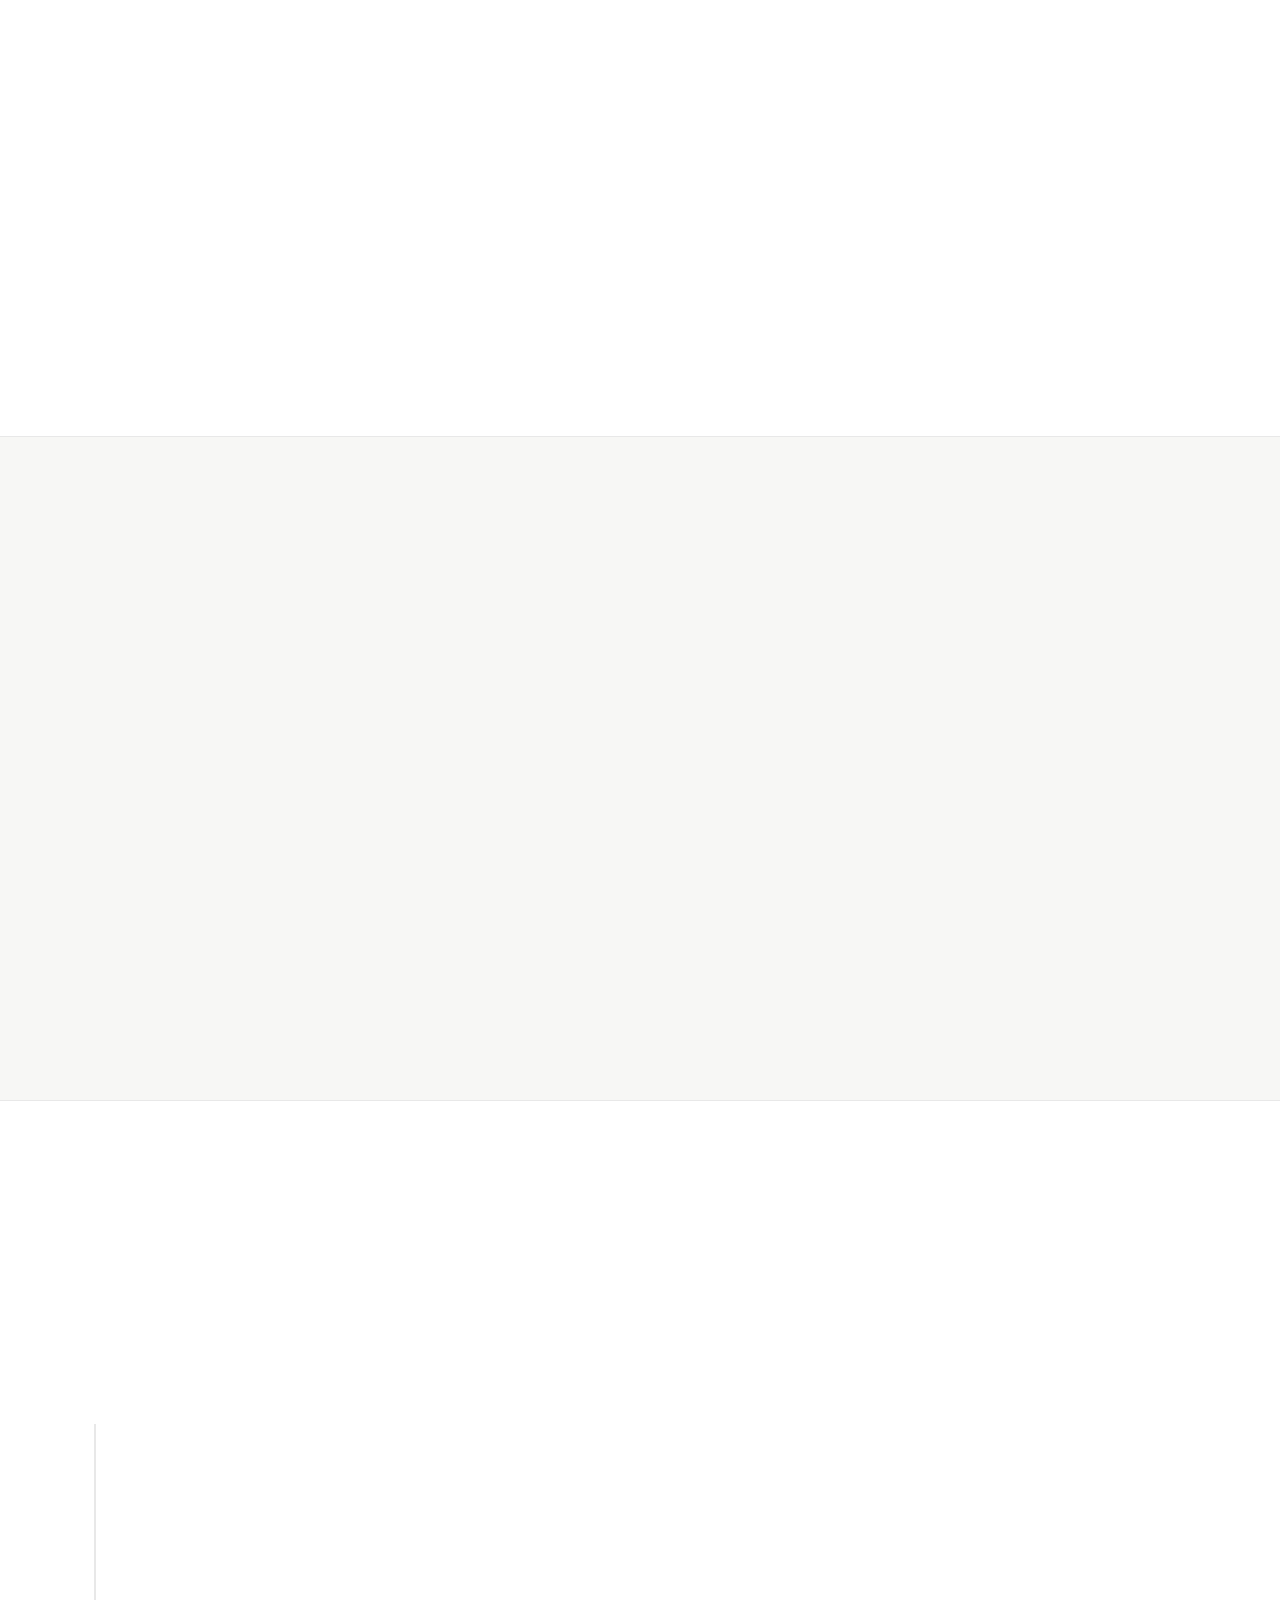
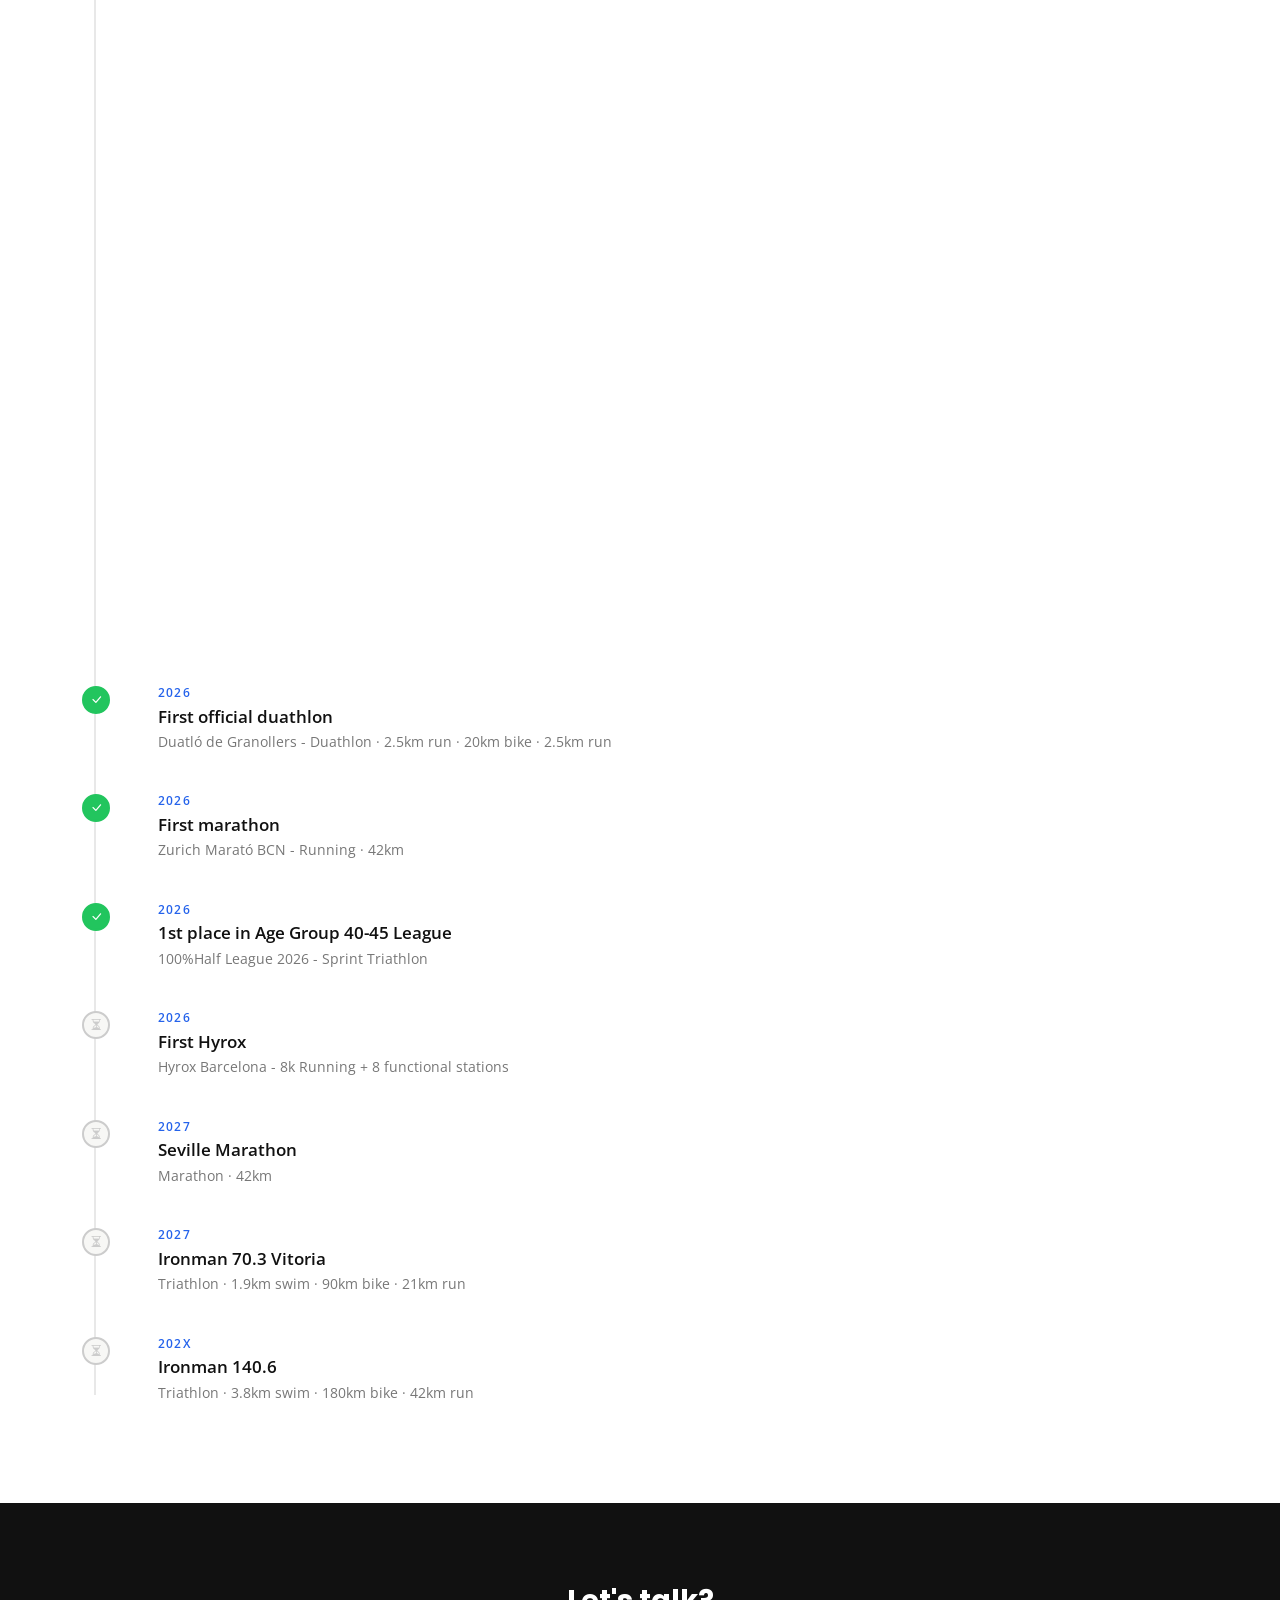
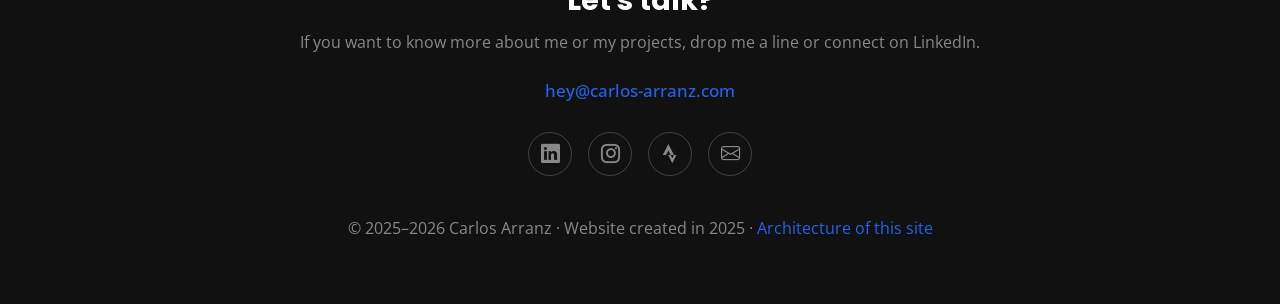
==== commit 32581733: "Add 2026 age group league win" ====
--- a/index.html
+++ b/index.html
@@ -377,6 +377,15 @@
                         <span class="timeline-year">2026</span>
                         <h4 data-i18n="reto-2026-marathon-title">Marató de Barcelona</h4>
                         <p data-i18n="reto-2026-marathon-desc">Marató · 42km</p>
+                    </div>
+                </div>
+
+                <div class="timeline-item achieved">
+                    <div class="timeline-dot"><i class="bi bi-check-lg"></i></div>
+                    <div class="timeline-content">
+                        <span class="timeline-year">2026</span>
+                        <h4 data-i18n="reto-2026-podium-title">1a posición en Liga G.E. 40-45</h4>
+                        <p data-i18n="reto-2026-podium-desc">Liga 100%Half 2026 - Triatlón Sprint</p>
                     </div>
                 </div>
 
--- a/css/styles.css
+++ b/css/styles.css
@@ -426,8 +426,13 @@
 /* ============================================
    TECNOLOGÍA
 ============================================ */
+.tecnologia-section {
+    background: var(--bg-alt);
+    border-top: 1px solid var(--border);
+}
+
 .tech-card {
-    background: var(--bg-alt);
+    background: var(--bg);
     border: 1px solid var(--border);
     border-radius: 12px;
     padding: 32px 28px;
@@ -763,7 +768,7 @@
 /* ============================================
    MIS RETOS — OPCIÓN A (BUCKET LIST)
 ============================================ */
-.retos-section { background: var(--bg-alt); border-top: 1px solid var(--border); }
+.retos-section { background: var(--bg); border-top: 1px solid var(--border); }
 .strava-link { color: #FC4C02; text-decoration: underline; text-underline-offset: 3px; }
 .strava-link:hover { color: #e04000; }
 
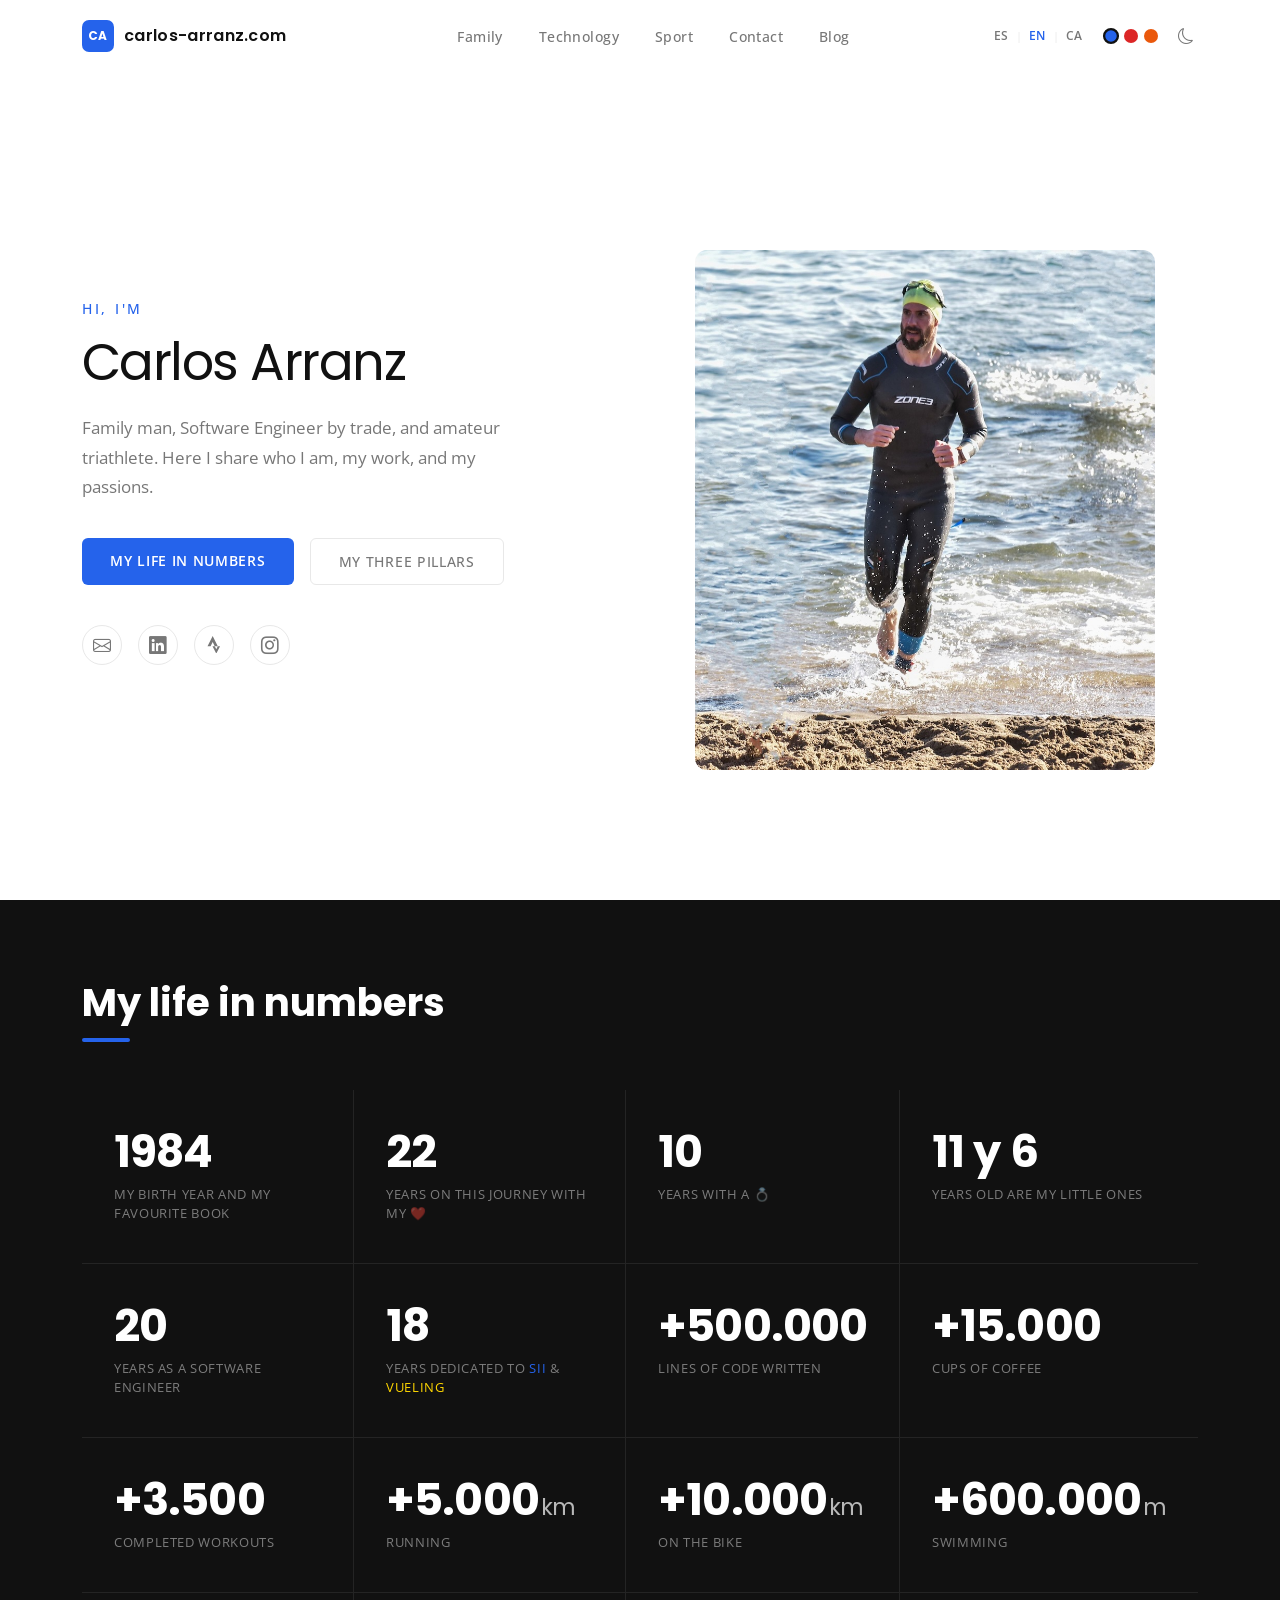
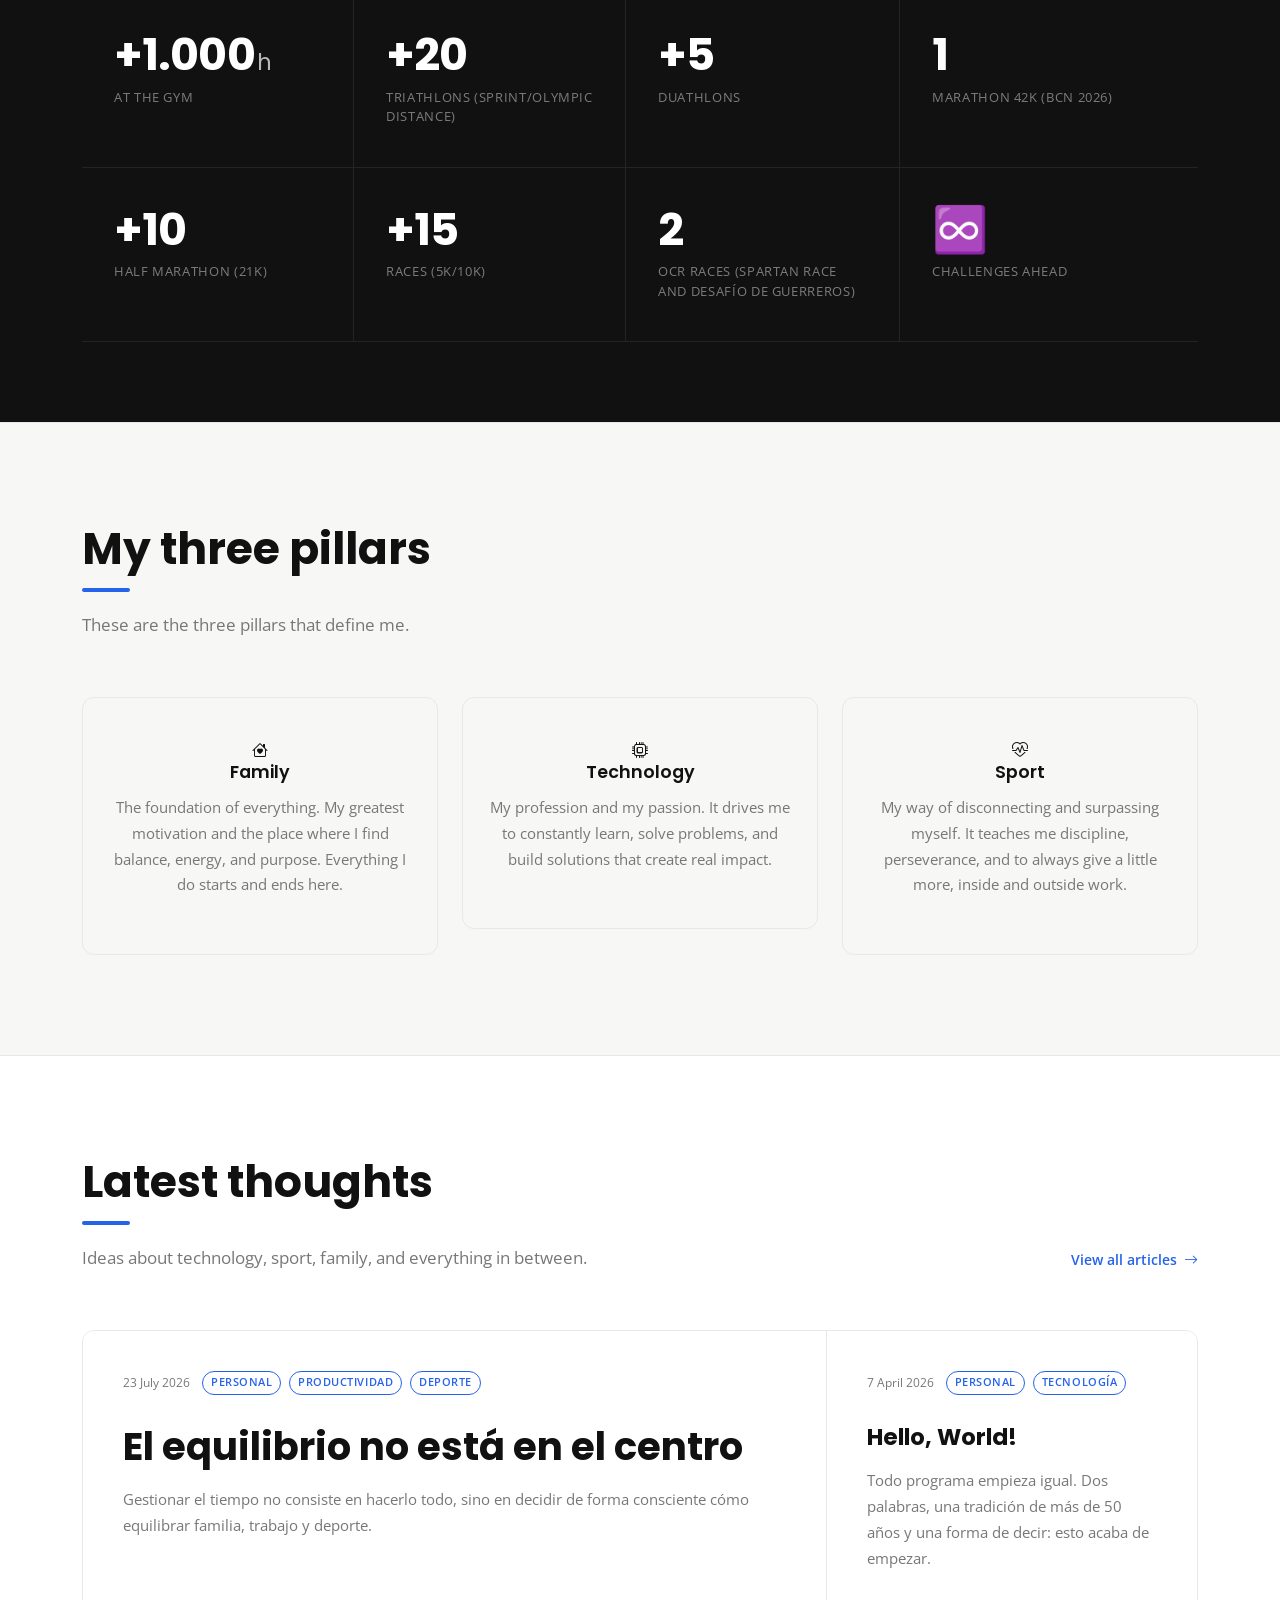
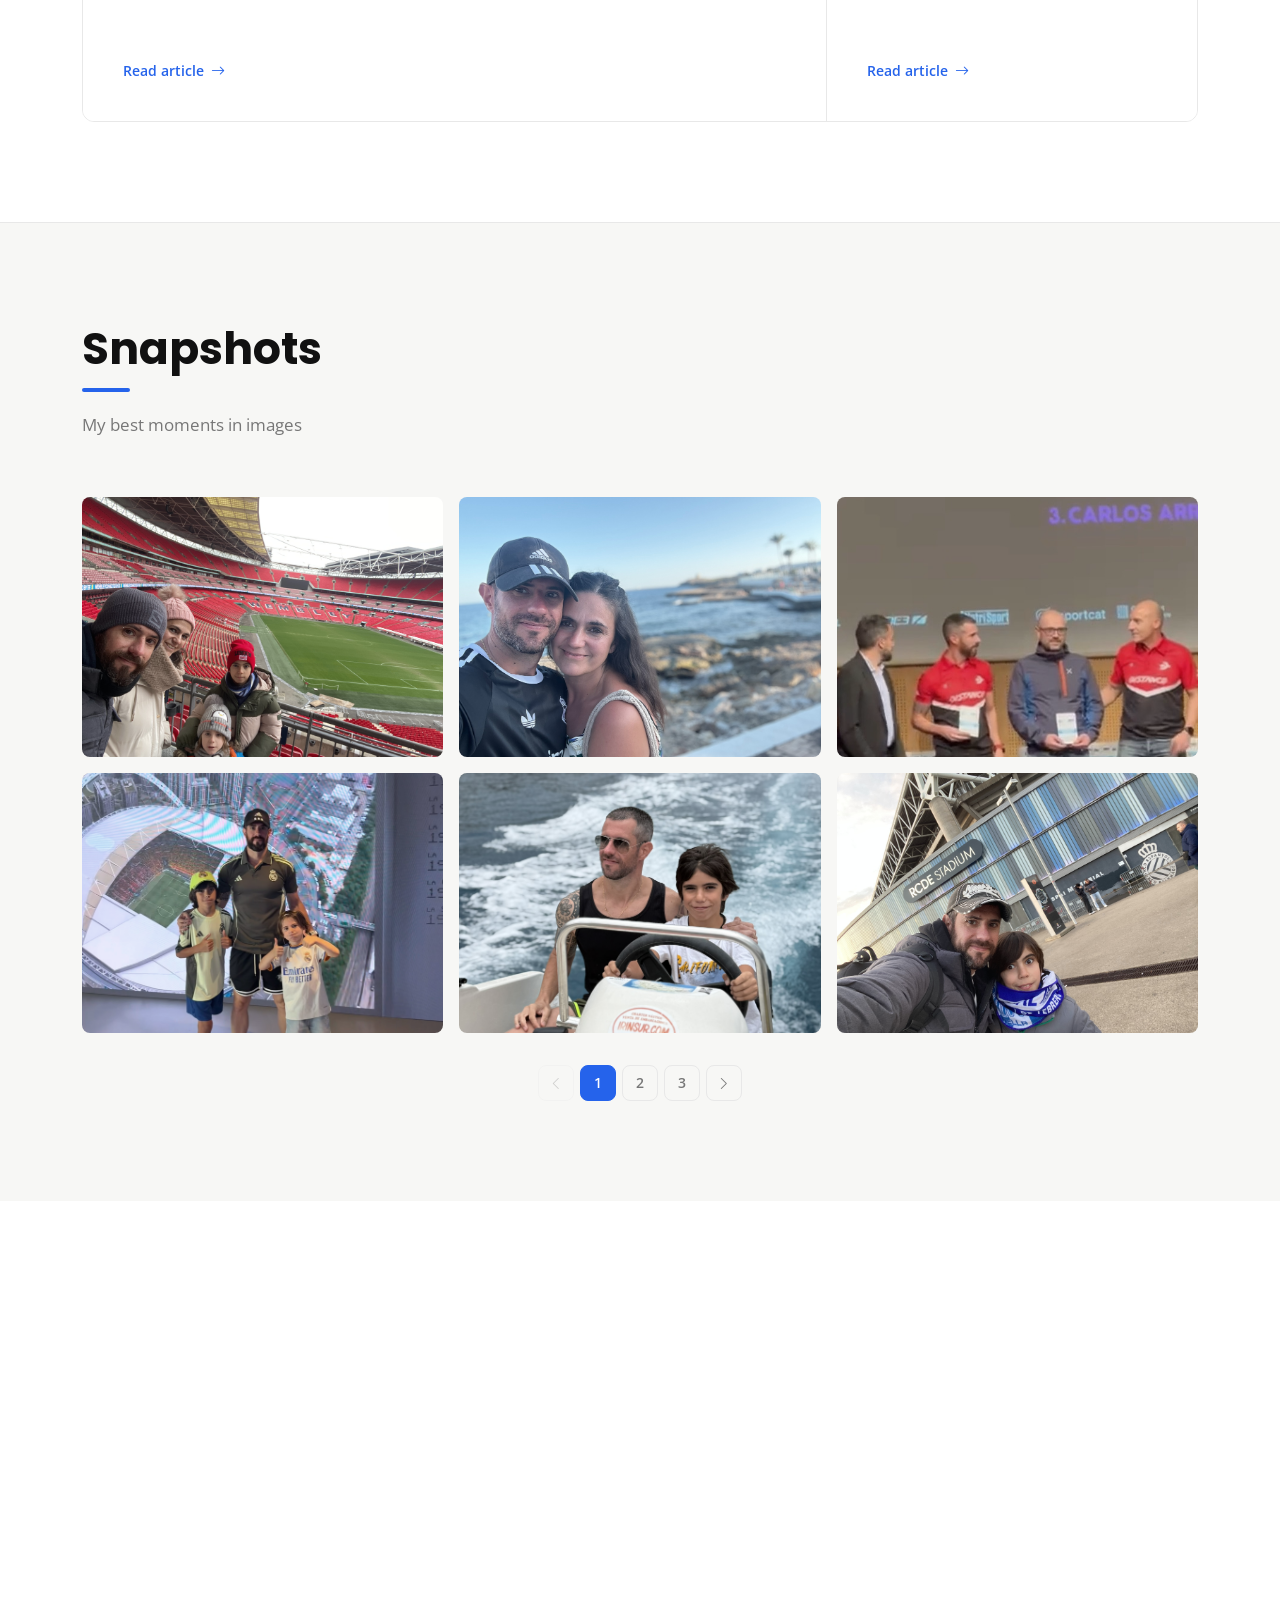
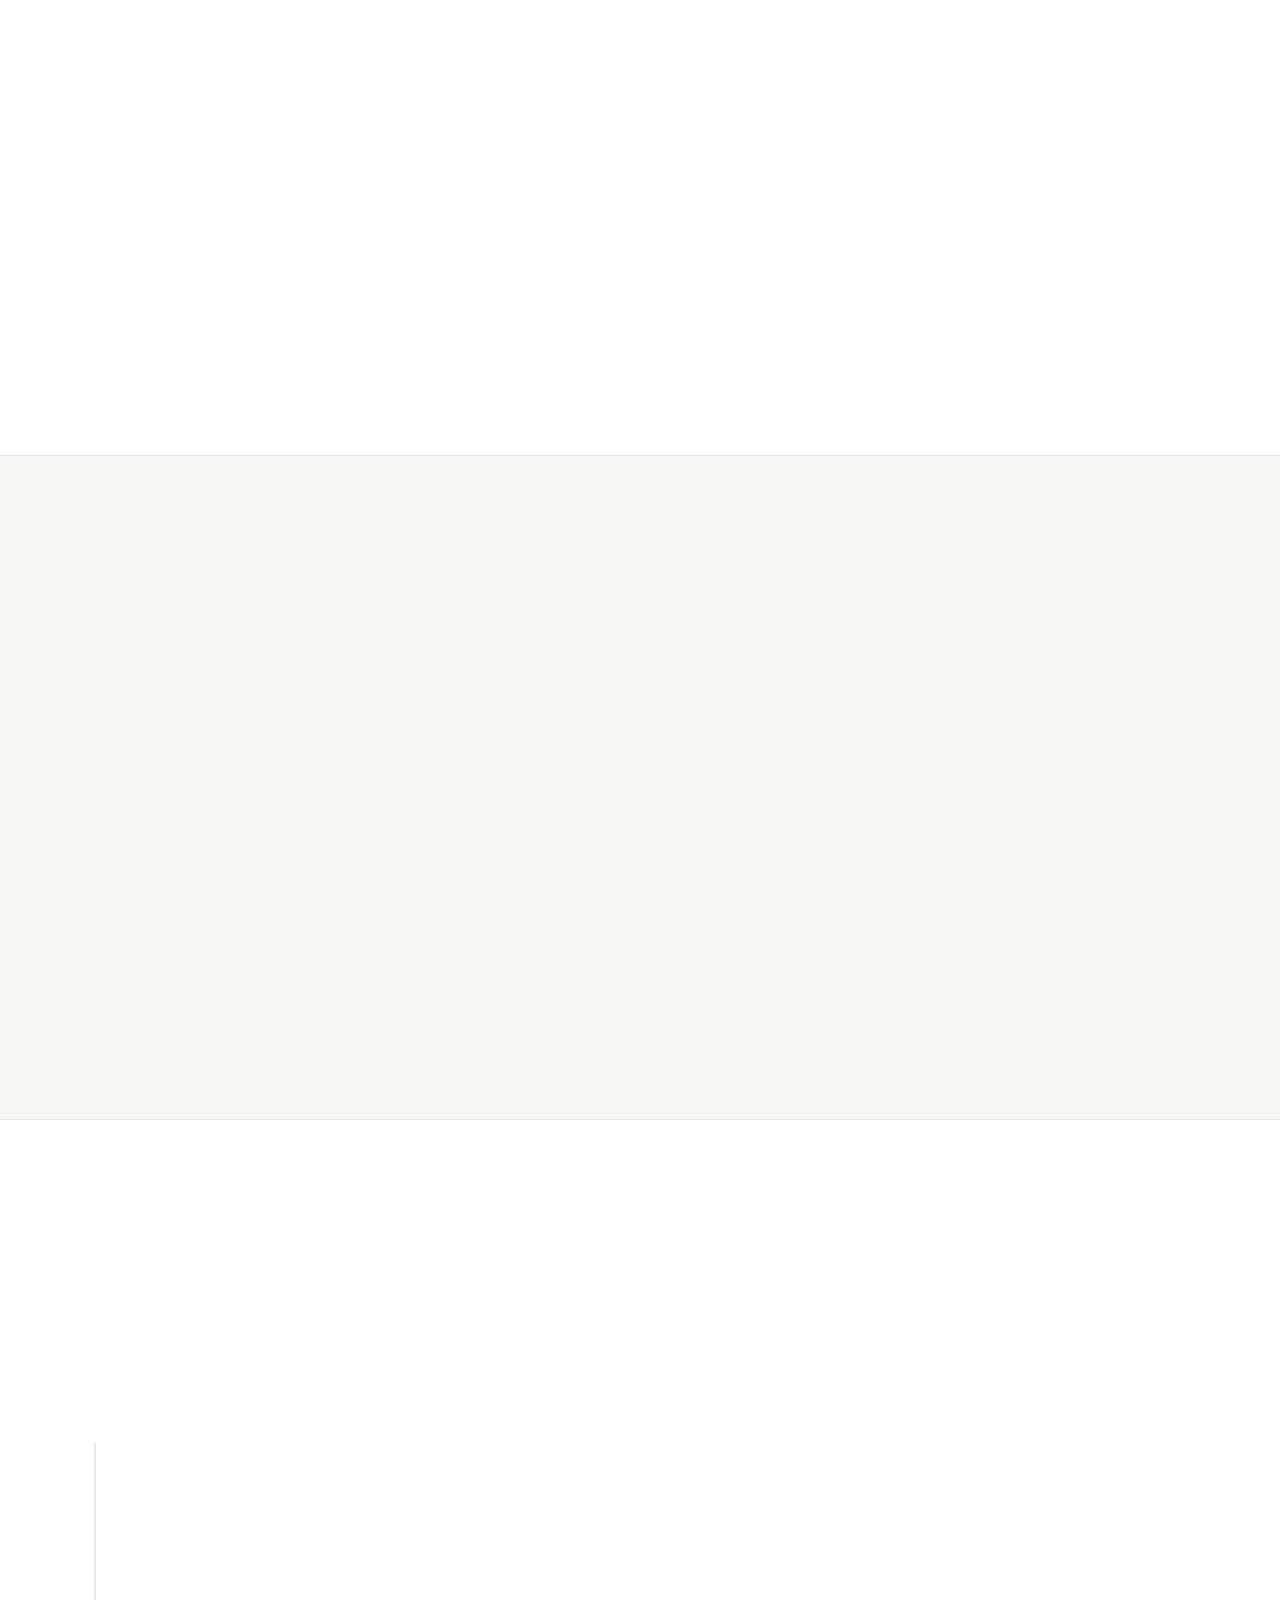
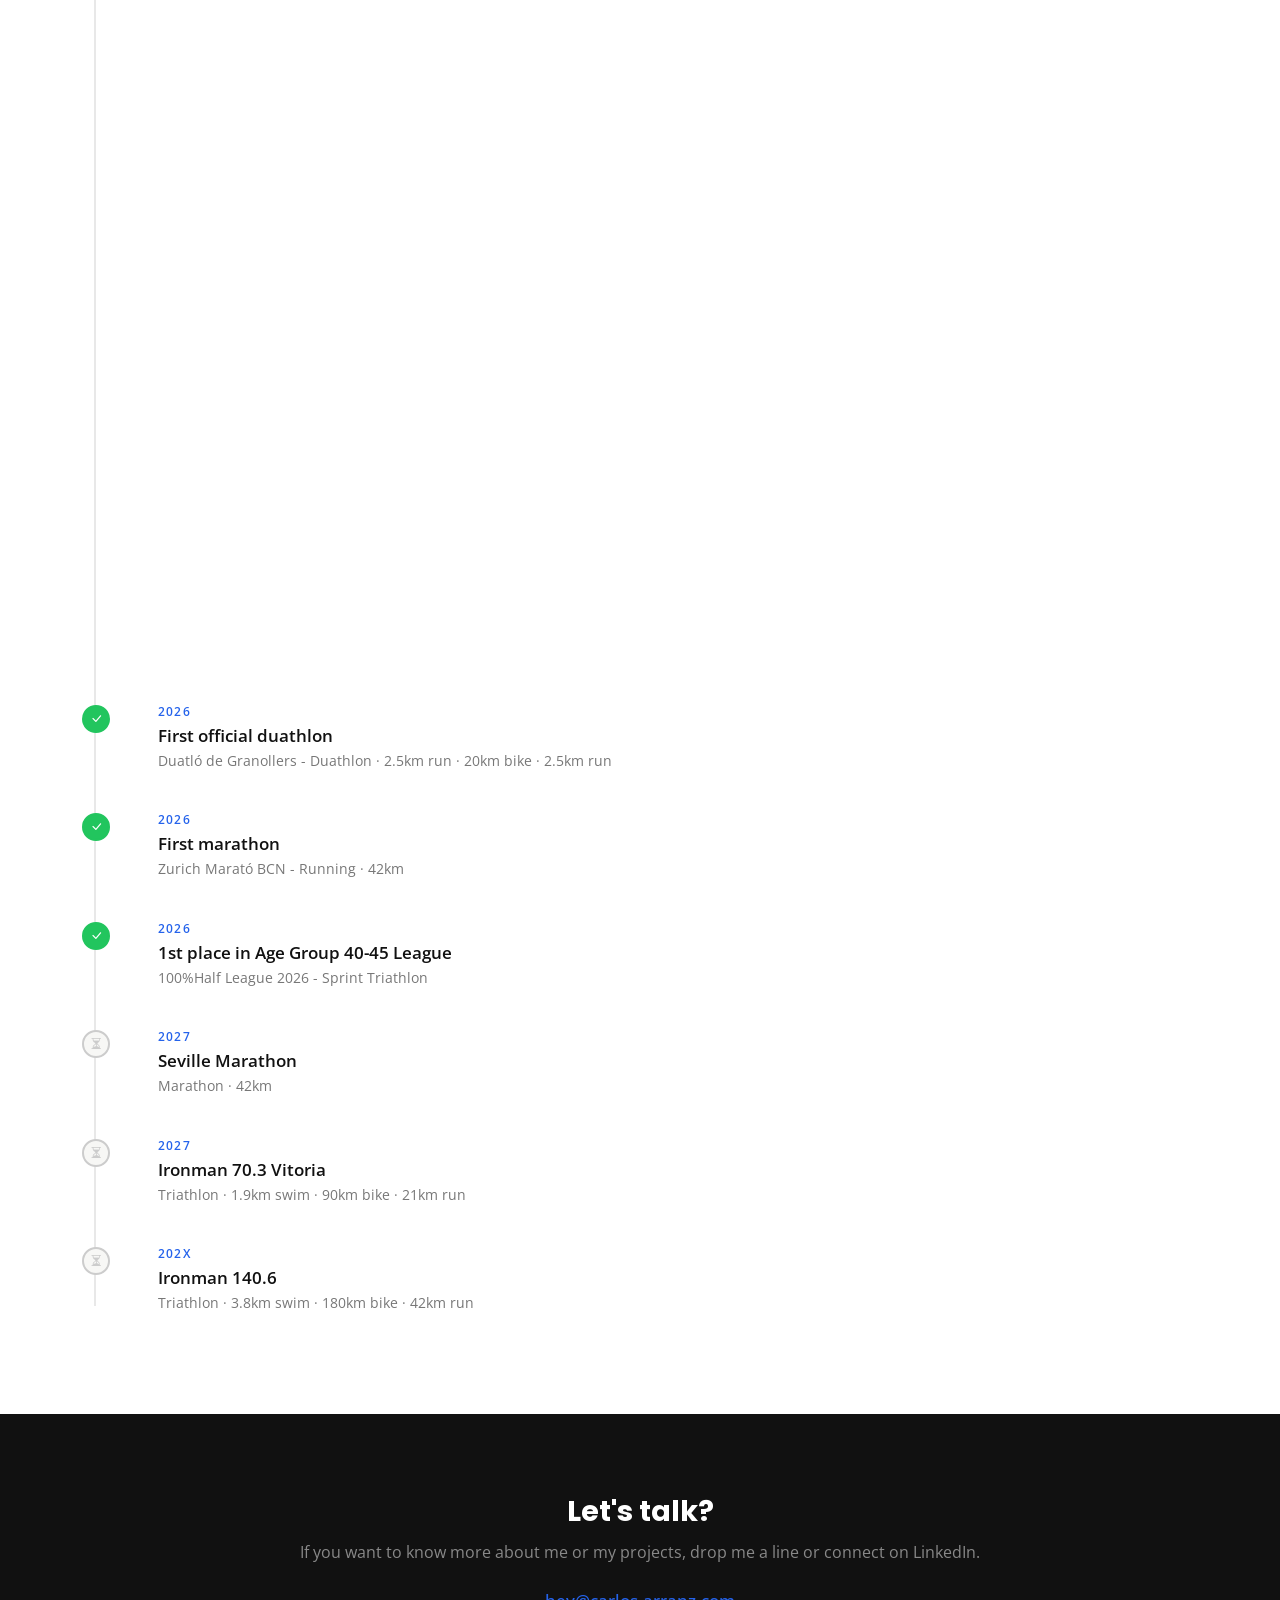
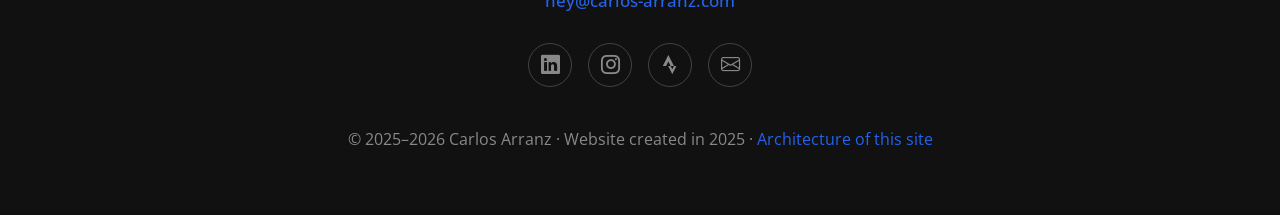
==== commit 3e7b61eb: "Cambiar hitos y números" ====
--- a/index.html
+++ b/index.html
@@ -154,12 +154,12 @@
                 <div class="number-item"><span class="number-value">+10.000<small>km</small></span><span class="number-label" data-i18n="num-cycling">En bici</span></div>
                 <div class="number-item"><span class="number-value">+600.000<small>m</small></span><span class="number-label" data-i18n="num-swimming">Nadando</span></div>
                 <div class="number-item"><span class="number-value">+1.000<small>h</small></span><span class="number-label" data-i18n="num-gym">De gym</span></div>
+                <div class="number-item"><span class="number-value">+20</span><span class="number-label" data-i18n="num-triathlons">Triatlones (Distancia Sprint/Olímpico)</span></div>
+                <div class="number-item"><span class="number-value">+5</span><span class="number-label" data-i18n="num-duathlons">Duatlones</span></div>
                 <div class="number-item"><span class="number-value">1</span><span class="number-label" data-i18n="num-marathon">Maratón</span></div>
                 <div class="number-item"><span class="number-value">+10</span><span class="number-label" data-i18n="num-halfmarathon">Medias maratones</span></div>
-                <div class="number-item"><span class="number-value">+10</span><span class="number-label" data-i18n="num-short-races">Carreras de 5 y 10 km</span></div>
+                <div class="number-item"><span class="number-value">+15</span><span class="number-label" data-i18n="num-short-races">Carreras de 5 y 10 km</span></div>
                 <div class="number-item"><span class="number-value">2</span><span class="number-label" data-i18n="num-ocrs">Carreras OCR (Spartan Race y Desafío de Guerreros)</span></div>
-                <div class="number-item"><span class="number-value">+20</span><span class="number-label" data-i18n="num-triathlons">Triatlones (Distancia Sprint/Olímpico)</span></div>
-                <div class="number-item"><span class="number-value">+5</span><span class="number-label" data-i18n="num-duathlons">Duatlones</span></div>
                 <div class="number-item"><span class="number-value">♾️</span><span class="number-label" data-i18n="num-experiences">Retos por cumplir</span></div>
             </div>
         </div>
@@ -386,15 +386,6 @@
                         <span class="timeline-year">2026</span>
                         <h4 data-i18n="reto-2026-podium-title">1a posición en Liga G.E. 40-45</h4>
                         <p data-i18n="reto-2026-podium-desc">Liga 100%Half 2026 - Triatlón Sprint</p>
-                    </div>
-                </div>
-
-                <div class="timeline-item pending">
-                    <div class="timeline-dot"><i class="bi bi-hourglass-split"></i></div>
-                    <div class="timeline-content">
-                        <span class="timeline-year">2026</span>
-                        <h4 data-i18n="reto-2026-hyrox-title">Primer Hyrox</h4>
-                        <p data-i18n="reto-2026-hyrox-desc">Hyrox Barcelona - 8k Running + 8 Estaciones funcionales</p>
                     </div>
                 </div>
 
